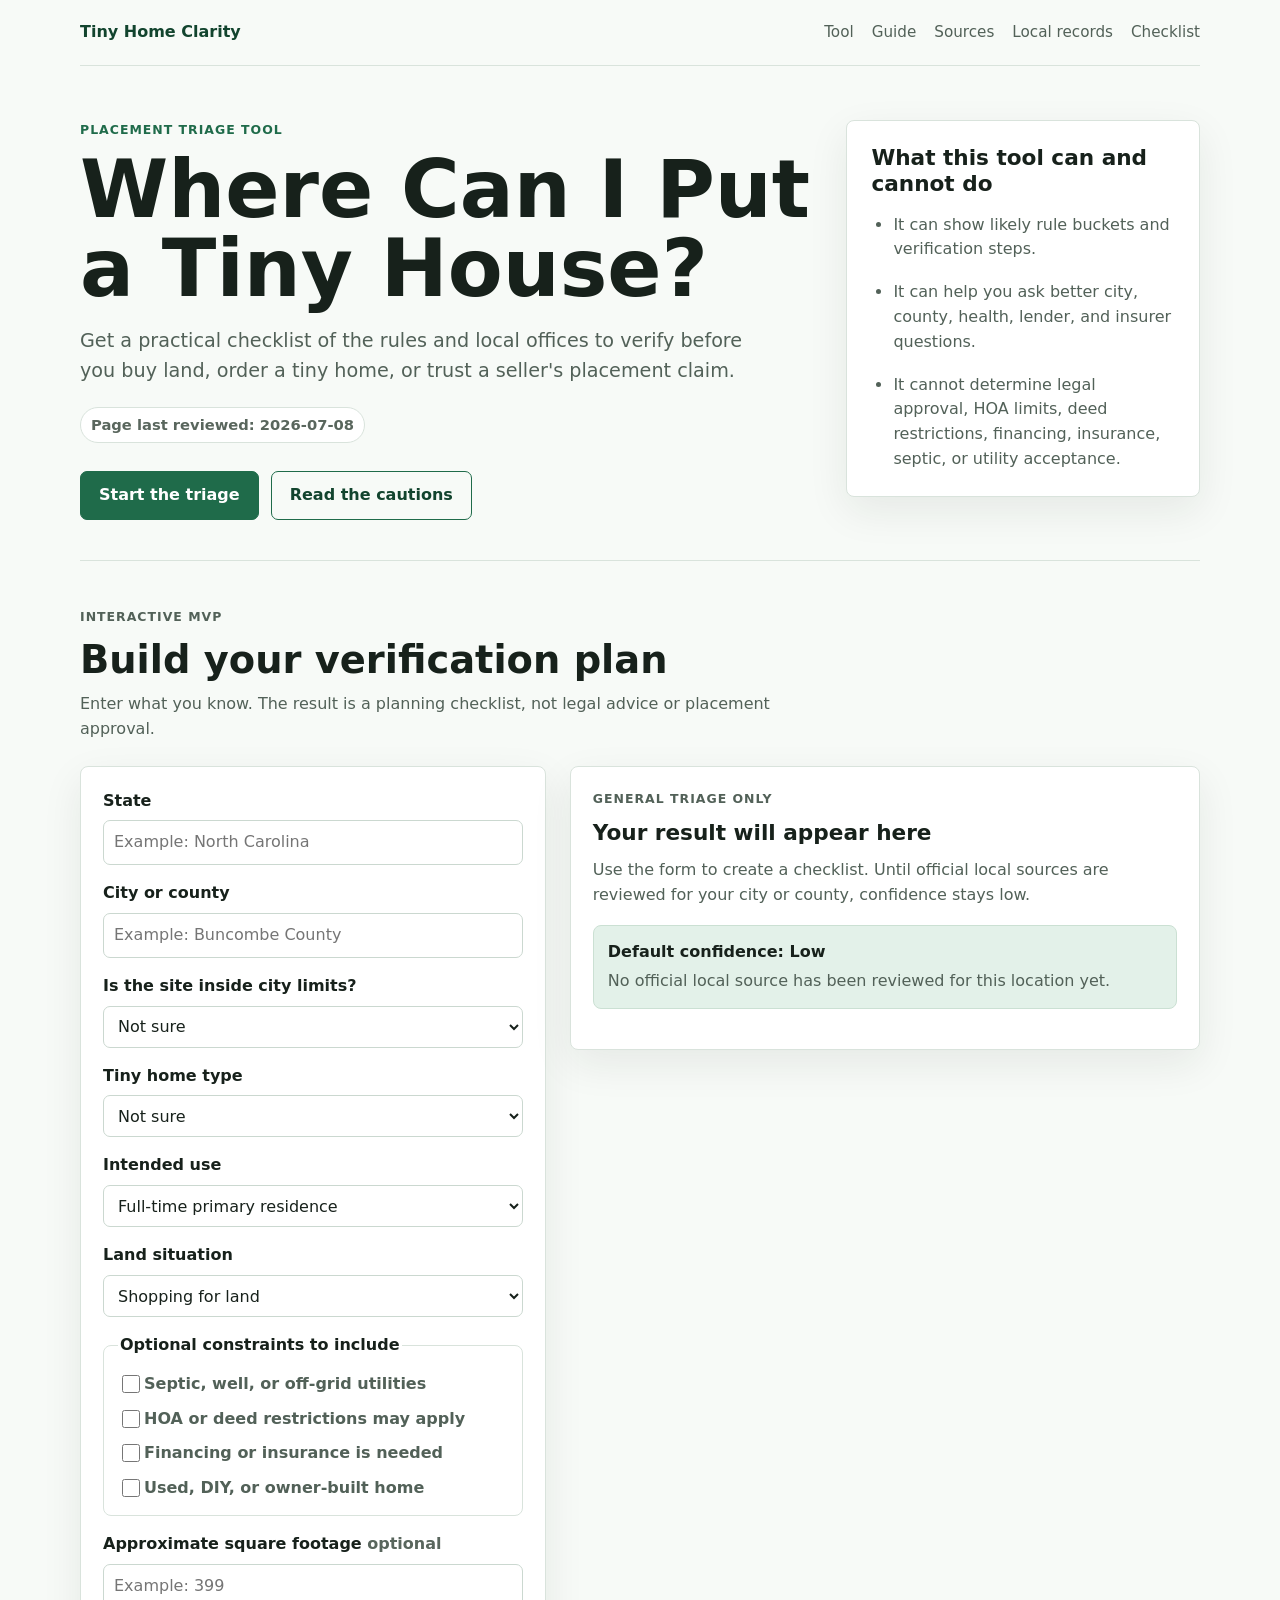
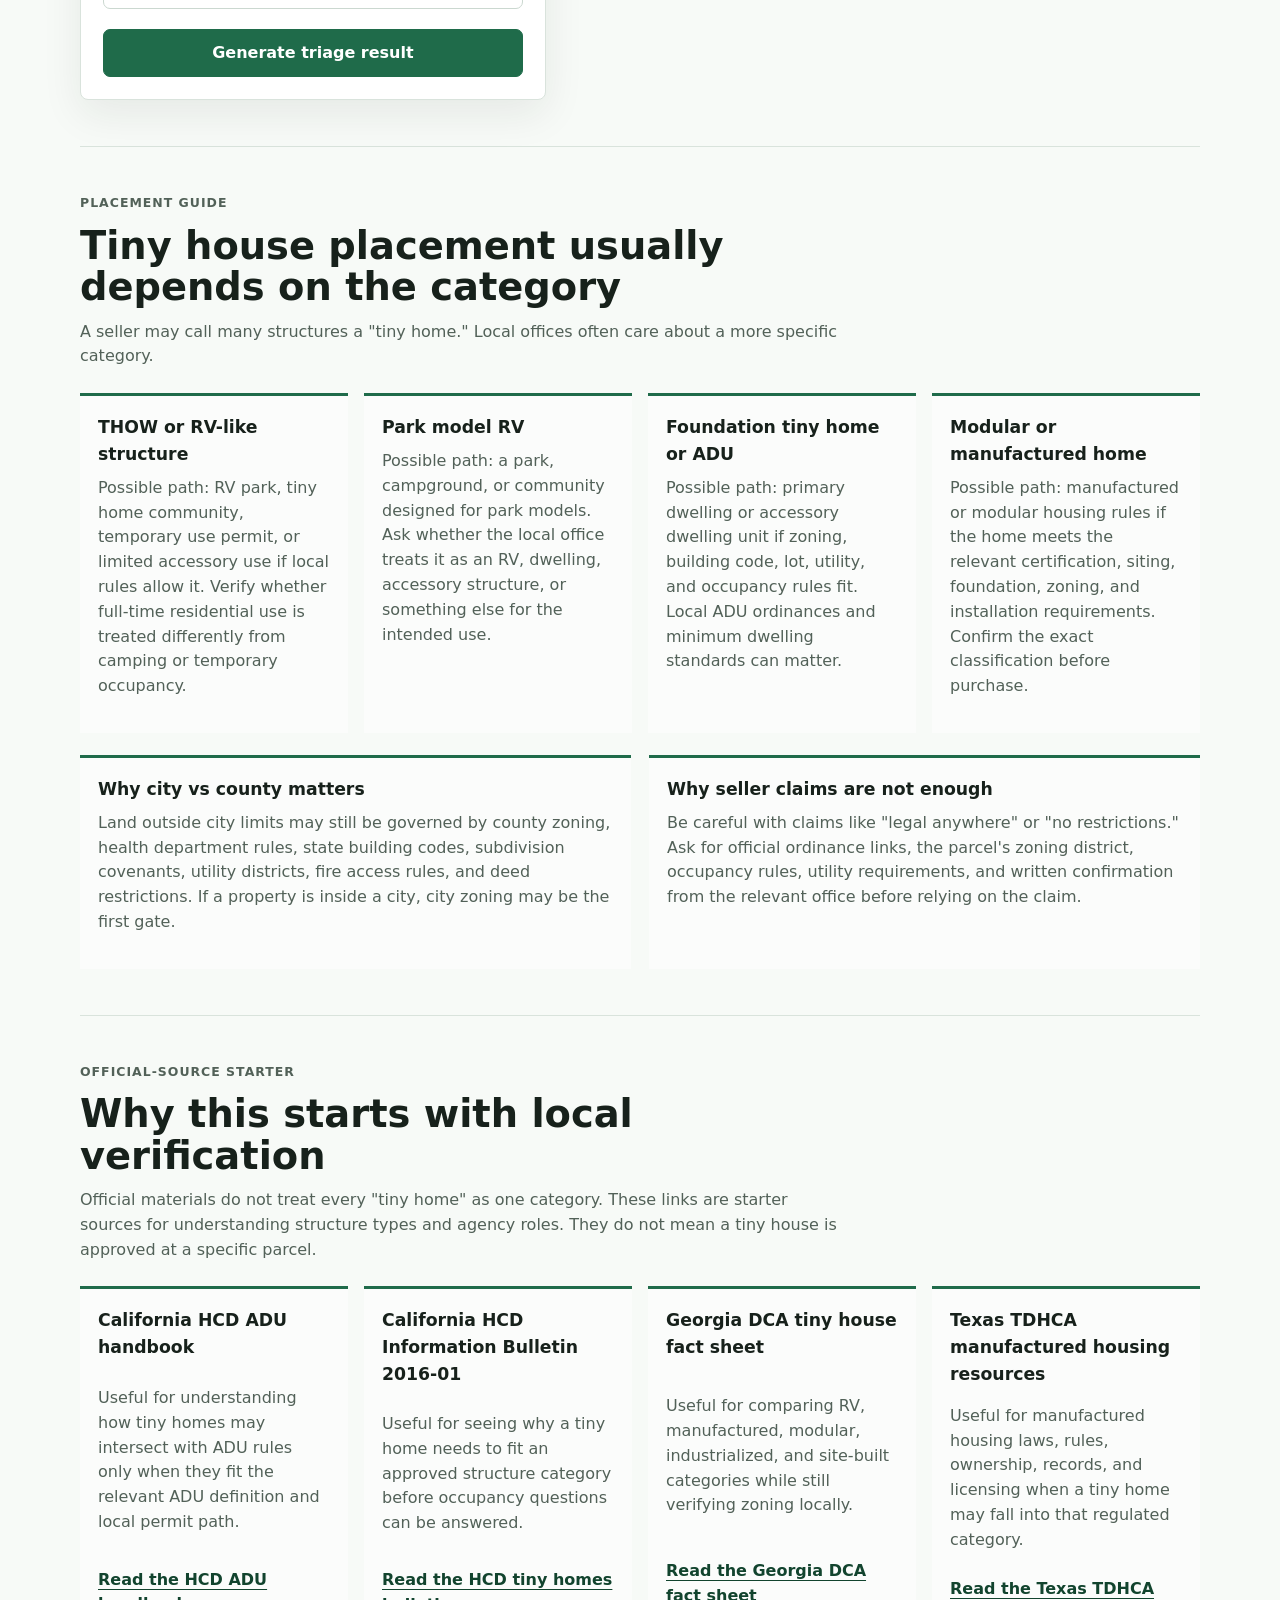
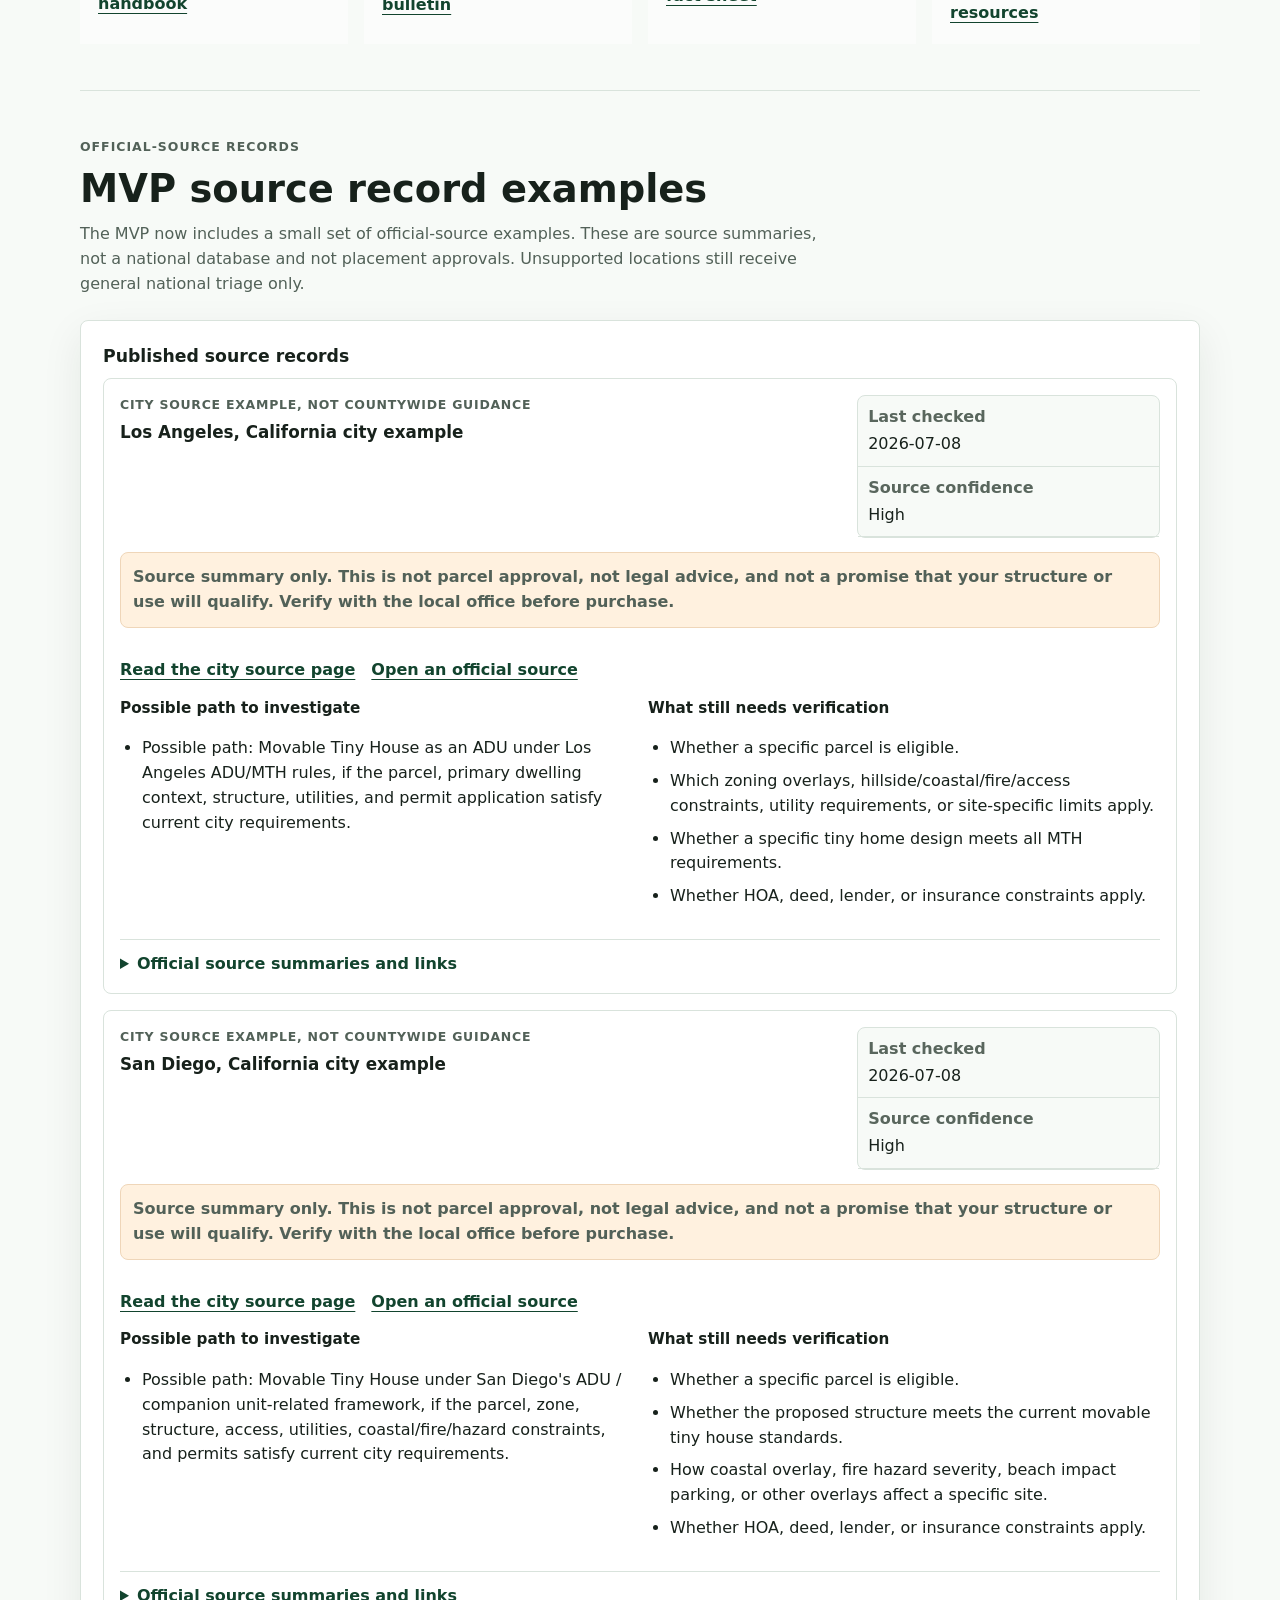
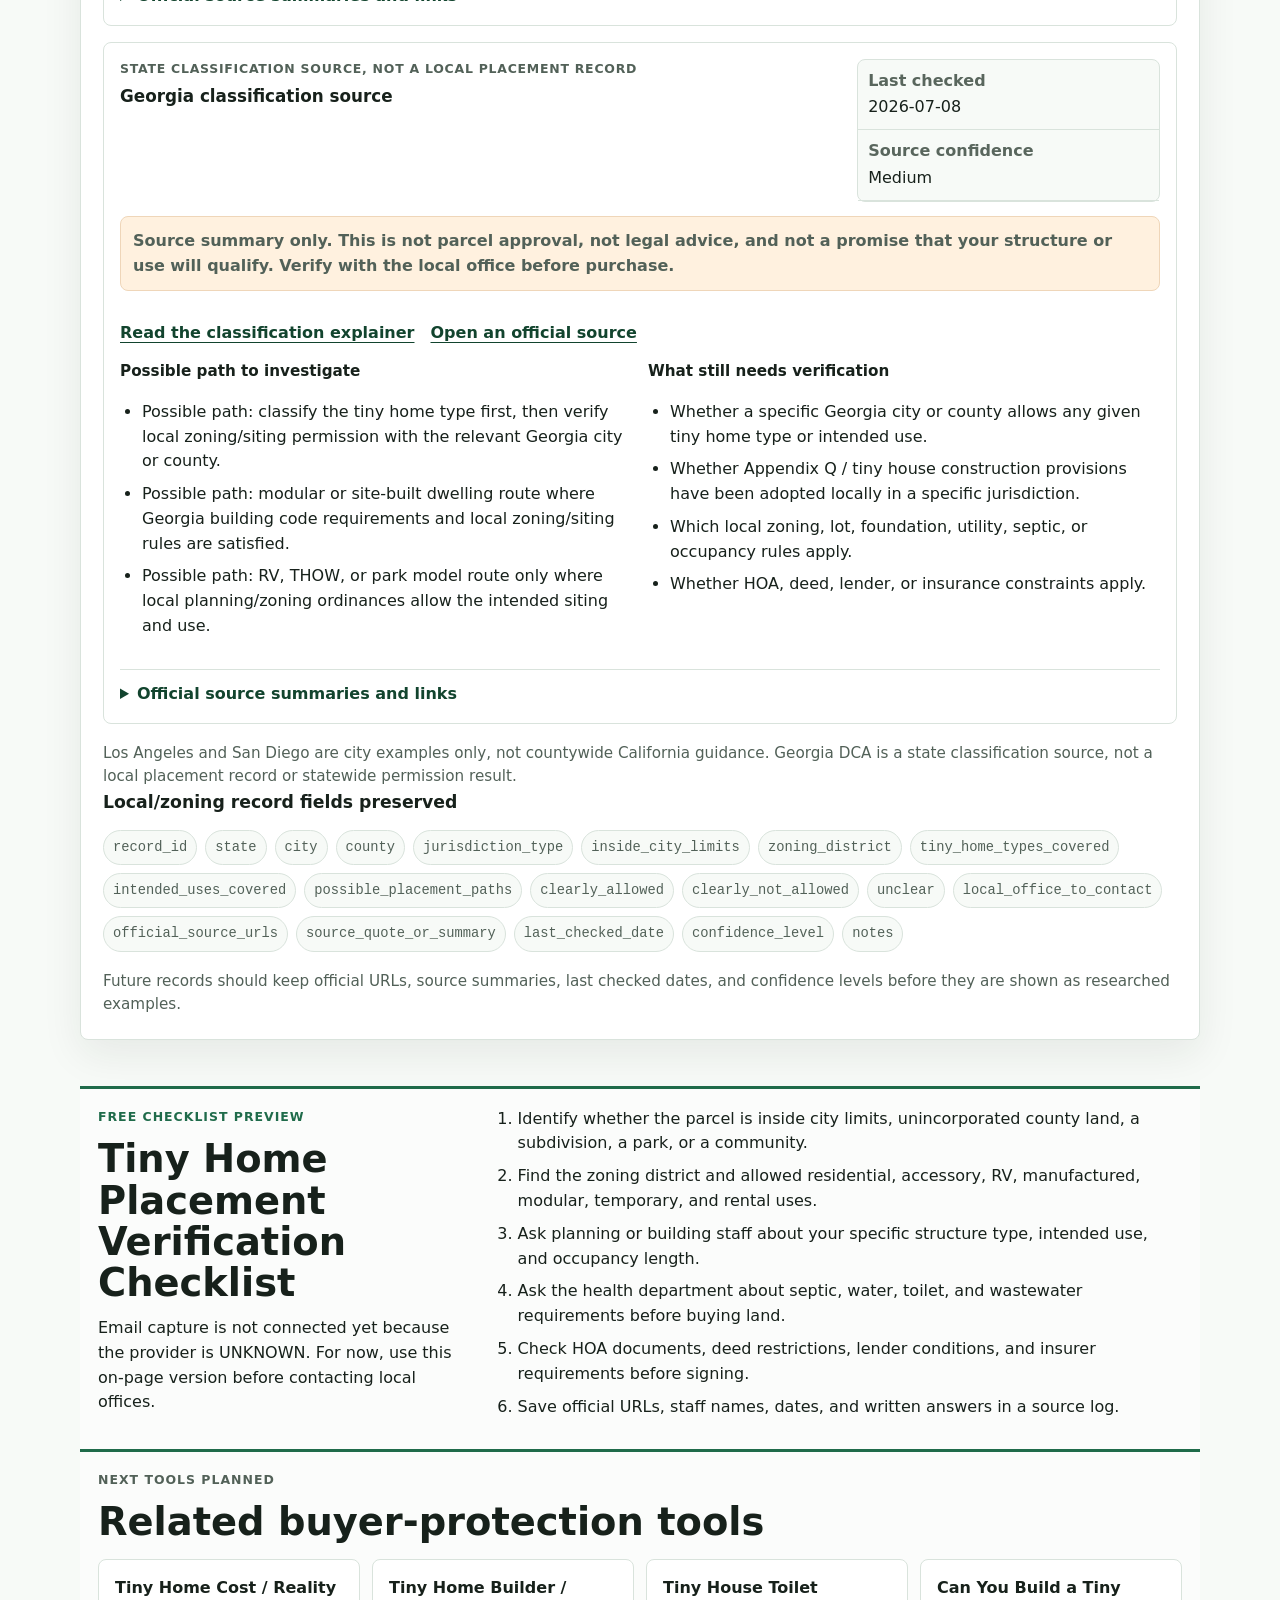
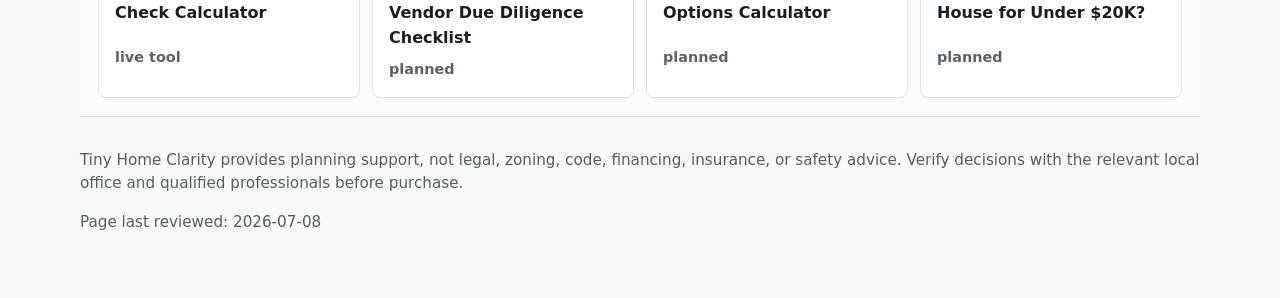
==== site/index.html @ 68c2bb1c "Add tiny home cost calculator" ====
<!doctype html>
<html lang="en">
  <head>
    <meta charset="utf-8">
    <meta name="viewport" content="width=device-width, initial-scale=1">
    <title>Where Can I Put a Tiny House? | Tiny Home Clarity</title>
    <meta name="description" content="Use this tiny house placement triage tool to identify zoning, code, septic, HOA, financing, insurance, and local office checks before buying land or a tiny home.">
    <link rel="stylesheet" href="./styles.css">
  </head>
  <body>
    <header class="site-header">
      <a class="brand" href="./" aria-label="Tiny Home Clarity home">Tiny Home Clarity</a>
      <nav class="site-nav" aria-label="Page sections">
        <a href="#tool">Tool</a>
        <a href="#guide">Guide</a>
        <a href="#sources">Sources</a>
        <a href="#records">Local records</a>
        <a href="#checklist">Checklist</a>
      </nav>
    </header>

    <main>
      <section class="hero">
        <div class="hero-copy">
          <p class="eyebrow">Placement triage tool</p>
          <h1>Where Can I Put a Tiny House?</h1>
          <p class="lede">Get a practical checklist of the rules and local offices to verify before you buy land, order a tiny home, or trust a seller's placement claim.</p>
          <p class="freshness-label">Page last reviewed: 2026-07-08</p>
          <div class="hero-actions" aria-label="Primary actions">
            <a class="button primary" href="#tool">Start the triage</a>
            <a class="button secondary" href="#guide">Read the cautions</a>
          </div>
        </div>
        <aside class="hero-panel" aria-label="Important caveats">
          <h2>What this tool can and cannot do</h2>
          <ul class="check-list">
            <li>It can show likely rule buckets and verification steps.</li>
            <li>It can help you ask better city, county, health, lender, and insurer questions.</li>
            <li>It cannot determine legal approval, HOA limits, deed restrictions, financing, insurance, septic, or utility acceptance.</li>
          </ul>
        </aside>
      </section>

      <section id="tool" class="tool-section" aria-labelledby="tool-title">
        <div class="section-heading">
          <p class="eyebrow">Interactive MVP</p>
          <h2 id="tool-title">Build your verification plan</h2>
          <p>Enter what you know. The result is a planning checklist, not legal advice or placement approval.</p>
        </div>

        <div class="tool-grid">
          <form id="placement-form" class="form-card">
            <div class="field-row">
              <label for="state">State</label>
              <input id="state" name="state" type="text" placeholder="Example: North Carolina" autocomplete="address-level1" required>
            </div>

            <div class="field-row">
              <label for="place">City or county</label>
              <input id="place" name="place" type="text" placeholder="Example: Buncombe County" autocomplete="address-level2" required>
            </div>

            <div class="field-row">
              <label for="inside-city">Is the site inside city limits?</label>
              <select id="inside-city" name="insideCity" required>
                <option value="not sure">Not sure</option>
                <option value="yes">Yes</option>
                <option value="no">No</option>
              </select>
            </div>

            <div class="field-row">
              <label for="home-type">Tiny home type</label>
              <select id="home-type" name="homeType" required>
                <option value="not sure">Not sure</option>
                <option value="thow">THOW / tiny house on wheels</option>
                <option value="park-model">Park model RV</option>
                <option value="rv">RV or travel trailer</option>
                <option value="foundation">Foundation tiny home</option>
                <option value="adu">ADU</option>
                <option value="modular">Modular home</option>
                <option value="manufactured">Manufactured home</option>
                <option value="cabin">Small cabin</option>
              </select>
            </div>

            <div class="field-row">
              <label for="intended-use">Intended use</label>
              <select id="intended-use" name="intendedUse" required>
                <option value="full-time">Full-time primary residence</option>
                <option value="part-time">Part-time / vacation</option>
                <option value="family">Backyard family housing</option>
                <option value="rental">Rental</option>
                <option value="temporary">Temporary while building</option>
                <option value="community">Community / park placement</option>
              </select>
            </div>

            <div class="field-row">
              <label for="land">Land situation</label>
              <select id="land" name="land" required>
                <option value="shopping">Shopping for land</option>
                <option value="own">Own land</option>
                <option value="family">Family or friend land</option>
                <option value="community">Tiny home community / RV park</option>
                <option value="not sure">Not sure</option>
              </select>
            </div>

            <fieldset>
              <legend>Optional constraints to include</legend>
              <label class="option"><input type="checkbox" name="utilities" value="septic"> Septic, well, or off-grid utilities</label>
              <label class="option"><input type="checkbox" name="hoa" value="hoa"> HOA or deed restrictions may apply</label>
              <label class="option"><input type="checkbox" name="finance" value="finance"> Financing or insurance is needed</label>
              <label class="option"><input type="checkbox" name="used" value="used"> Used, DIY, or owner-built home</label>
            </fieldset>

            <div class="field-row">
              <label for="square-feet">Approximate square footage <span>optional</span></label>
              <input id="square-feet" name="squareFeet" type="number" min="80" max="2000" step="10" placeholder="Example: 399">
            </div>

            <button class="button primary full" type="submit">Generate triage result</button>
          </form>

          <section id="result" class="result-panel" aria-live="polite" aria-labelledby="result-title">
            <p class="eyebrow">General triage only</p>
            <h2 id="result-title">Your result will appear here</h2>
            <p>Use the form to create a checklist. Until official local sources are reviewed for your city or county, confidence stays low.</p>
            <div class="empty-state">
              <strong>Default confidence: Low</strong>
              <span>No official local source has been reviewed for this location yet.</span>
            </div>
          </section>
        </div>
      </section>

      <section id="guide" class="content-section" aria-labelledby="guide-title">
        <div class="section-heading">
          <p class="eyebrow">Placement guide</p>
          <h2 id="guide-title">Tiny house placement usually depends on the category</h2>
          <p>A seller may call many structures a "tiny home." Local offices often care about a more specific category.</p>
        </div>

        <div class="category-grid">
          <article>
            <h3>THOW or RV-like structure</h3>
            <p>Possible path: RV park, tiny home community, temporary use permit, or limited accessory use if local rules allow it. Verify whether full-time residential use is treated differently from camping or temporary occupancy.</p>
          </article>
          <article>
            <h3>Park model RV</h3>
            <p>Possible path: a park, campground, or community designed for park models. Ask whether the local office treats it as an RV, dwelling, accessory structure, or something else for the intended use.</p>
          </article>
          <article>
            <h3>Foundation tiny home or ADU</h3>
            <p>Possible path: primary dwelling or accessory dwelling unit if zoning, building code, lot, utility, and occupancy rules fit. Local ADU ordinances and minimum dwelling standards can matter.</p>
          </article>
          <article>
            <h3>Modular or manufactured home</h3>
            <p>Possible path: manufactured or modular housing rules if the home meets the relevant certification, siting, foundation, zoning, and installation requirements. Confirm the exact classification before purchase.</p>
          </article>
        </div>

        <div class="split-panel">
          <div>
            <h3>Why city vs county matters</h3>
            <p>Land outside city limits may still be governed by county zoning, health department rules, state building codes, subdivision covenants, utility districts, fire access rules, and deed restrictions. If a property is inside a city, city zoning may be the first gate.</p>
          </div>
          <div>
            <h3>Why seller claims are not enough</h3>
            <p>Be careful with claims like "legal anywhere" or "no restrictions." Ask for official ordinance links, the parcel's zoning district, occupancy rules, utility requirements, and written confirmation from the relevant office before relying on the claim.</p>
          </div>
        </div>
      </section>

      <section id="sources" class="content-section" aria-labelledby="sources-title">
        <div class="section-heading">
          <p class="eyebrow">Official-source starter</p>
          <h2 id="sources-title">Why this starts with local verification</h2>
          <p>Official materials do not treat every "tiny home" as one category. These links are starter sources for understanding structure types and agency roles. They do not mean a tiny house is approved at a specific parcel.</p>
        </div>

        <div class="source-grid">
          <article>
            <h3>California HCD ADU handbook</h3>
            <p>Useful for understanding how tiny homes may intersect with ADU rules only when they fit the relevant ADU definition and local permit path.</p>
            <a href="https://www.hcd.ca.gov/sites/default/files/docs/policy-and-research/adu-handbook-update.pdf">Read the HCD ADU handbook</a>
          </article>
          <article>
            <h3>California HCD Information Bulletin 2016-01</h3>
            <p>Useful for seeing why a tiny home needs to fit an approved structure category before occupancy questions can be answered.</p>
            <a href="https://www.hcd.ca.gov/sites/default/files/docs/building-standards/ib-2016-01.pdf">Read the HCD tiny homes bulletin</a>
          </article>
          <article>
            <h3>Georgia DCA tiny house fact sheet</h3>
            <p>Useful for comparing RV, manufactured, modular, industrialized, and site-built categories while still verifying zoning locally.</p>
            <a href="https://dca.georgia.gov/document/public-notices/georgiatinyhousefactsheet32824pdf/download">Read the Georgia DCA fact sheet</a>
          </article>
          <article>
            <h3>Texas TDHCA manufactured housing resources</h3>
            <p>Useful for manufactured housing laws, rules, ownership, records, and licensing when a tiny home may fall into that regulated category.</p>
            <a href="https://www.tdhca.texas.gov/manufactured-housing-federal-and-state-laws-and-rules">Read the Texas TDHCA resources</a>
          </article>
        </div>
      </section>

      <section id="records" class="content-section" aria-labelledby="records-title">
        <div class="section-heading">
          <p class="eyebrow">Official-source records</p>
          <h2 id="records-title">MVP source record examples</h2>
          <p>The MVP now includes a small set of official-source examples. These are source summaries, not a national database and not placement approvals. Unsupported locations still receive general national triage only.</p>
        </div>

        <div class="record-card">
          <h3>Published source records</h3>
          <div id="records-overview" class="records-overview" aria-live="polite">
            <p class="small-note">Loading official-source example records...</p>
          </div>
          <p class="small-note">Los Angeles and San Diego are city examples only, not countywide California guidance. Georgia DCA is a state classification source, not a local placement record or statewide permission result.</p>

          <h3>Local/zoning record fields preserved</h3>
          <div class="record-grid" role="list" aria-label="Required local record fields">
            <span role="listitem">record_id</span>
            <span role="listitem">state</span>
            <span role="listitem">city</span>
            <span role="listitem">county</span>
            <span role="listitem">jurisdiction_type</span>
            <span role="listitem">inside_city_limits</span>
            <span role="listitem">zoning_district</span>
            <span role="listitem">tiny_home_types_covered</span>
            <span role="listitem">intended_uses_covered</span>
            <span role="listitem">possible_placement_paths</span>
            <span role="listitem">clearly_allowed</span>
            <span role="listitem">clearly_not_allowed</span>
            <span role="listitem">unclear</span>
            <span role="listitem">local_office_to_contact</span>
            <span role="listitem">official_source_urls</span>
            <span role="listitem">source_quote_or_summary</span>
            <span role="listitem">last_checked_date</span>
            <span role="listitem">confidence_level</span>
            <span role="listitem">notes</span>
          </div>
          <p class="small-note">Future records should keep official URLs, source summaries, last checked dates, and confidence levels before they are shown as researched examples.</p>
        </div>
      </section>

      <section id="checklist" class="content-section checklist-section" aria-labelledby="checklist-title">
        <div>
          <p class="eyebrow">Free checklist preview</p>
          <h2 id="checklist-title">Tiny Home Placement Verification Checklist</h2>
          <p>Email capture is not connected yet because the provider is UNKNOWN. For now, use this on-page version before contacting local offices.</p>
        </div>
        <ol class="number-list">
          <li>Identify whether the parcel is inside city limits, unincorporated county land, a subdivision, a park, or a community.</li>
          <li>Find the zoning district and allowed residential, accessory, RV, manufactured, modular, temporary, and rental uses.</li>
          <li>Ask planning or building staff about your specific structure type, intended use, and occupancy length.</li>
          <li>Ask the health department about septic, water, toilet, and wastewater requirements before buying land.</li>
          <li>Check HOA documents, deed restrictions, lender conditions, and insurer requirements before signing.</li>
          <li>Save official URLs, staff names, dates, and written answers in a source log.</li>
        </ol>
      </section>

      <section class="content-section next-links" aria-labelledby="next-title">
        <p class="eyebrow">Next tools planned</p>
        <h2 id="next-title">Related buyer-protection tools</h2>
        <div class="planned-grid" aria-label="Planned tools">
          <a href="./tiny-home-cost-calculator/">Tiny Home Cost / Reality Check Calculator <span>live tool</span></a>
          <article>Tiny Home Builder / Vendor Due Diligence Checklist <span>planned</span></article>
          <article>Tiny House Toilet Options Calculator <span>planned</span></article>
          <article>Can You Build a Tiny House for Under $20K? <span>planned</span></article>
        </div>
      </section>
    </main>

    <footer class="site-footer">
      <p>Tiny Home Clarity provides planning support, not legal, zoning, code, financing, insurance, or safety advice. Verify decisions with the relevant local office and qualified professionals before purchase.</p>
      <p>Page last reviewed: 2026-07-08</p>
    </footer>

    <script>
      const form = document.querySelector("#placement-form");
      const result = document.querySelector("#result");
      const recordsOverview = document.querySelector("#records-overview");
      let localRecords = [];

      const ruleBuckets = {
        always: [
          "Zoning/use rules for the parcel and intended occupancy",
          "Building department requirements for the structure and installation",
          "Health department review for septic, water, toilets, and wastewater",
          "Utility, driveway, access, fire, and address requirements",
          "HOA, subdivision, deed, lender, and insurance constraints"
        ],
        thow: [
          "RV, camping, temporary-use, or movable dwelling rules",
          "Whether full-time occupancy is allowed for a wheeled structure"
        ],
        "park-model": [
          "Park model RV placement and occupancy rules",
          "Community, campground, or park approval requirements"
        ],
        rv: [
          "RV parking, camping, and temporary occupancy rules",
          "Limits on using an RV as a primary residence"
        ],
        foundation: [
          "Minimum dwelling standards and residential building code path",
          "Foundation, utility hookup, inspection, and certificate requirements"
        ],
        adu: [
          "Accessory dwelling unit ordinance and owner-occupancy or rental limits",
          "Setback, size, parking, utility, and address rules for ADUs"
        ],
        modular: [
          "State modular certification, local zoning, foundation, and installation rules",
          "Inspection handoff between factory certification and local site work"
        ],
        manufactured: [
          "Manufactured housing zoning, HUD-code, installation, and foundation rules",
          "Park, subdivision, age, width, or design restrictions"
        ],
        cabin: [
          "Cabin, accessory structure, and dwelling conversion rules",
          "Occupancy limits if the structure is not approved as a residence"
        ],
        "not sure": [
          "Structure classification: ask whether the office treats it as an RV, dwelling, ADU, modular, manufactured home, or accessory structure"
        ]
      };

      const pathMap = {
        thow: ["RV park or tiny home community path", "Temporary RV/use permit path", "Rural accessory use path if local rules support that use"],
        "park-model": ["RV park or tiny home community path", "Park model community path", "Temporary or seasonal-use path if locally allowed"],
        rv: ["RV park or campground path", "Temporary RV/use permit path", "Seasonal or vacation-use path if locally allowed"],
        foundation: ["Foundation dwelling path", "Small single-family home path", "ADU path if it is accessory to an existing dwelling"],
        adu: ["ADU path if the local ordinance allows this structure and use", "Backyard family housing path if occupancy rules fit"],
        modular: ["Modular home path", "Foundation dwelling path if zoning and site work requirements fit"],
        manufactured: ["Manufactured home path", "Manufactured home park or approved residential zoning path"],
        cabin: ["Small cabin path", "Foundation dwelling path if converted and approved for residential occupancy"],
        "not sure": ["Classification-first path: confirm the structure category before buying or applying"]
      };

      const redFlags = [
        "Seller says the tiny home is legal anywhere.",
        "No official zoning source or local office contact is provided.",
        "A land listing says no restrictions without confirming city, county, subdivision, HOA, and deed rules.",
        "A THOW is marketed as a permanent dwelling where only RV or camping rules appear to apply.",
        "Septic, water, power, fire access, driveway, insurance, or financing assumptions are missing."
      ];

      const baseChecklist = [
        "Identify whether the parcel is inside city limits or under county jurisdiction.",
        "Find the zoning district and the allowed uses for that district.",
        "Ask the planning/building department about the exact tiny home type and intended use.",
        "Ask the health department about septic, water, toilet, and wastewater requirements.",
        "Check HOA documents, deed restrictions, and subdivision covenants.",
        "Ask your lender and insurer before purchase if financing or coverage is needed.",
        "Save official URLs, staff names, dates, and written answers in a source log."
      ];

      function listItems(items) {
        return items.map((item) => `<li>${escapeHtml(item)}</li>`).join("");
      }

      function escapeHtml(value) {
        return String(value).replace(/[&<>"']/g, (character) => ({
          "&": "&amp;",
          "<": "&lt;",
          ">": "&gt;",
          '"': "&quot;",
          "'": "&#39;"
        })[character]);
      }

      function normalize(value) {
        return String(value || "").toLowerCase().replace(/[^a-z0-9]/g, "");
      }

      function stateMatches(record, state) {
        const recordState = normalize(record.state);
        const selectedState = normalize(state);
        const aliases = {
          ca: "california",
          california: "california",
          ga: "georgia",
          georgia: "georgia"
        };

        return recordState === selectedState || aliases[selectedState] === recordState;
      }

      function cityMatches(record, place) {
        if (!record.city || record.city === "UNKNOWN") {
          return false;
        }

        const city = normalize(record.city);
        const selectedPlace = normalize(place);
        return selectedPlace === city || selectedPlace === `cityof${city}`;
      }

      function getMatchingRecords(state, place) {
        return localRecords.filter((record) => {
          if (!stateMatches(record, state)) {
            return false;
          }

          if (record.jurisdiction_type === "state agency classification source") {
            return true;
          }

          return record.jurisdiction_type === "city" && cityMatches(record, place);
        });
      }

      function recordKind(record) {
        if (record.jurisdiction_type === "state agency classification source") {
          return "State classification source, not a local placement record";
        }

        return "City source example, not countywide guidance";
      }

      function recordTitle(record) {
        if (record.jurisdiction_type === "state agency classification source") {
          return `${record.state} classification source`;
        }

        return `${record.city}, ${record.state} city example`;
      }

      function sourceLinks(urls) {
        return urls.map((url) => `<li><a href="${escapeHtml(url)}">${escapeHtml(url)}</a></li>`).join("");
      }

      function supportPagePath(record) {
        const paths = {
          "los-angeles-ca-movable-tiny-house-adu": "./los-angeles-tiny-house-adu/",
          "san-diego-ca-movable-tiny-house-adu": "./san-diego-tiny-house-adu/",
          "georgia-dca-tiny-house-classification": "./georgia-tiny-house-classification/"
        };

        return paths[record.record_id] || "";
      }

      function supportPageLabel(record) {
        if (record.jurisdiction_type === "state agency classification source") {
          return "Read the classification explainer";
        }

        return "Read the city source page";
      }

      function renderRecord(record) {
        const supportPath = supportPagePath(record);
        const firstSource = record.official_source_urls[0];

        return `
          <article class="record-example">
            <div class="record-example-heading">
              <div>
                <p class="record-kind">${escapeHtml(recordKind(record))}</p>
                <h4>${escapeHtml(recordTitle(record))}</h4>
              </div>
              <dl class="record-meta">
                <div><dt>Last checked</dt><dd>${escapeHtml(record.last_checked_date)}</dd></div>
                <div><dt>Source confidence</dt><dd>${escapeHtml(record.confidence_level)}</dd></div>
              </dl>
            </div>
            <p class="record-caution">Source summary only. This is not parcel approval, not legal advice, and not a promise that your structure or use will qualify. Verify with the local office before purchase.</p>
            <div class="record-links">
              ${supportPath ? `<a class="record-page-link" href="${escapeHtml(supportPath)}">${escapeHtml(supportPageLabel(record))}</a>` : ""}
              ${firstSource ? `<a class="record-visible-source" href="${escapeHtml(firstSource)}">Open an official source</a>` : ""}
            </div>
            <div class="record-detail-grid">
              <div>
                <h5>Possible path to investigate</h5>
                <ul>${listItems(record.possible_placement_paths)}</ul>
              </div>
              <div>
                <h5>What still needs verification</h5>
                <ul>${listItems(record.unclear)}</ul>
              </div>
            </div>
            <details>
              <summary>Official source summaries and links</summary>
              <h5>Source summaries</h5>
              <ul>${listItems(record.source_quote_or_summary)}</ul>
              <h5>Official source URLs</h5>
              <ul class="source-url-list">${sourceLinks(record.official_source_urls)}</ul>
              <h5>Office or agency to contact</h5>
              <ul>${listItems(record.local_office_to_contact)}</ul>
            </details>
          </article>
        `;
      }

      function renderRecordsOverview(records) {
        if (!recordsOverview) {
          return;
        }

        if (!records.length) {
          recordsOverview.innerHTML = '<p class="small-note">No official-source example records are loaded yet.</p>';
          return;
        }

        recordsOverview.innerHTML = records.map(renderRecord).join("");
      }

      async function loadLocalRecords() {
        try {
          const response = await fetch("./data/local-records.json");
          if (!response.ok) {
            throw new Error(`Records request failed: ${response.status}`);
          }

          localRecords = await response.json();
          renderRecordsOverview(localRecords);
        } catch (error) {
          if (recordsOverview) {
            recordsOverview.innerHTML = '<p class="small-note">Official-source example records could not be loaded. The triage tool still works as general national guidance.</p>';
          }
        }
      }

      function getChecked(name) {
        return Array.from(form.querySelectorAll(`input[name="${name}"]:checked`)).map((input) => input.value);
      }

      function buildResult(event) {
        event.preventDefault();

        const data = new FormData(form);
        const rawState = String(data.get("state") || "").trim() || "UNKNOWN state";
        const rawPlace = String(data.get("place") || "").trim() || "UNKNOWN city/county";
        const state = escapeHtml(rawState);
        const place = escapeHtml(rawPlace);
        const insideCity = data.get("insideCity");
        const homeType = data.get("homeType");
        const intendedUse = data.get("intendedUse");
        const land = data.get("land");
        const squareFeet = escapeHtml(String(data.get("squareFeet") || "").trim());
        const constraints = {
          utilities: getChecked("utilities").length > 0,
          hoa: getChecked("hoa").length > 0,
          finance: getChecked("finance").length > 0,
          used: getChecked("used").length > 0
        };

        const buckets = [...ruleBuckets.always, ...(ruleBuckets[homeType] || [])];
        const paths = [...(pathMap[homeType] || pathMap["not sure"])];
        const checklist = [...baseChecklist];
        const matchingRecords = getMatchingRecords(rawState, rawPlace);
        const sourceDates = [...new Set(matchingRecords.map((record) => record.last_checked_date))];
        const sourceConfidence = [...new Set(matchingRecords.map((record) => `${recordTitle(record)}: ${record.confidence_level}`))];

        if (insideCity === "not sure") {
          checklist.unshift("Confirm city-limit status with the county GIS, assessor, planning office, or city boundary map.");
        }

        if (intendedUse === "rental") {
          buckets.push("Short-term rental, landlord, business license, occupancy, and tax rules");
          checklist.push("Ask whether rental use is regulated separately from owner occupancy.");
        }

        if (intendedUse === "temporary") {
          buckets.push("Temporary dwelling, construction housing, camping, and permit time-limit rules");
          paths.push("Temporary while building path if the local office offers a permit for that use");
        }

        if (intendedUse === "community" || land === "community") {
          checklist.push("Request written community or park rules, lease terms, move-out rules, and utility billing details.");
        }

        if (land === "shopping") {
          checklist.push("Do not rely on listing copy. Verify parcel zoning, access, utilities, and deed restrictions before an offer becomes nonrefundable.");
        }

        if (constraints.utilities) {
          buckets.push("Septic/well/off-grid system approval and maintenance rules");
          checklist.push("Ask whether composting toilets, wells, greywater, solar, or hauled water are accepted for this use.");
        }

        if (constraints.hoa) {
          checklist.push("Read HOA, deed, architectural, minimum-size, parking, and occupancy rules before buying.");
        }

        if (constraints.finance) {
          checklist.push("Ask the lender and insurer whether this structure type, land setup, and occupancy plan can be financed or insured.");
        }

        if (constraints.used) {
          checklist.push("For used, DIY, or owner-built homes, ask what inspections, certifications, labels, plans, or engineer letters are required.");
        }

        if (squareFeet) {
          buckets.push(`Minimum size, room, egress, ceiling height, and occupancy standards for an approximately ${squareFeet} sq ft structure`);
        }

        result.innerHTML = `
          <p class="eyebrow">General triage only</p>
          <h2 id="result-title">Verification plan for ${place}, ${state}</h2>
          <div class="confidence">
            <strong>Personal placement confidence: Low</strong>
            <span>${matchingRecords.length ? "A matching official-source example exists, but this tool still cannot verify your parcel, structure, use, HOA, lender, insurer, utilities, or permit outcome." : "No matching official local source has been reviewed for this location. Verify with the local planning/building department before purchase."}</span>
          </div>

          <div class="result-block">
            <h3>Likely rule buckets to check</h3>
            <ul>${listItems([...new Set(buckets)])}</ul>
          </div>

          <div class="result-block">
            <h3>Possible placement paths to investigate</h3>
            <ul>${listItems([...new Set(paths.map((path) => `Possible path: ${path}. Verify that the local ordinance allows this structure and use.`))])}</ul>
          </div>

          <div class="result-block warning">
            <h3>Red flags before you buy</h3>
            <ul>${listItems(redFlags)}</ul>
          </div>

          <div class="result-block">
            <h3>Verification checklist</h3>
            <ol>${listItems([...new Set(checklist)])}</ol>
          </div>

          <div class="result-block source-status">
            <h3>Local record status</h3>
            <dl>
              <div><dt>State</dt><dd>${state}</dd></div>
              <div><dt>City/county</dt><dd>${place}</dd></div>
              <div><dt>Inside city limits</dt><dd>${insideCity}</dd></div>
              <div><dt>Tiny home type</dt><dd>${form.elements.homeType.selectedOptions[0].textContent}</dd></div>
              <div><dt>Intended use</dt><dd>${form.elements.intendedUse.selectedOptions[0].textContent}</dd></div>
              <div><dt>Official source URLs</dt><dd>${matchingRecords.length ? "See matching source summary below" : "UNKNOWN"}</dd></div>
              <div><dt>Last checked date</dt><dd>${sourceDates.length ? escapeHtml(sourceDates.join(", ")) : "UNKNOWN"}</dd></div>
              <div><dt>Source confidence</dt><dd>${sourceConfidence.length ? escapeHtml(sourceConfidence.join("; ")) : "Low"}</dd></div>
            </dl>
          </div>

          ${matchingRecords.length ? `
            <div class="result-block">
              <h3>Matching official-source example</h3>
              <p>Use this as a source summary and question prompt only. Los Angeles and San Diego examples apply to those cities only. Georgia DCA is a state classification source, not local placement permission.</p>
              <div class="records-overview">${matchingRecords.map(renderRecord).join("")}</div>
            </div>
          ` : ""}
        `;
      }

      loadLocalRecords();
      form.addEventListener("submit", buildResult);
    </script>
  </body>
</html>
---- site/styles.css ----
:root {
  color-scheme: light;
  --ink: #17211b;
  --muted: #526158;
  --subtle: #59665d;
  --line: #d9e3dc;
  --paper: #f7faf7;
  --panel: #ffffff;
  --accent: #1f6b4a;
  --accent-dark: #12442e;
  --accent-soft: #e3f1e9;
  --warn: #7a3d12;
  --warn-soft: #fff1df;
  --shadow: 0 14px 40px rgba(23, 33, 27, 0.08);
}

* {
  box-sizing: border-box;
}

html {
  scroll-behavior: smooth;
}

body {
  margin: 0;
  background: var(--paper);
  color: var(--ink);
  font-family: Inter, ui-sans-serif, system-ui, -apple-system, BlinkMacSystemFont, "Segoe UI", sans-serif;
  line-height: 1.55;
}

a {
  color: inherit;
}

.site-header,
main,
.site-footer {
  width: min(100% - 32px, 1120px);
  margin: 0 auto;
}

.site-header {
  display: flex;
  align-items: center;
  justify-content: space-between;
  gap: 24px;
  padding: 20px 0;
}

.brand {
  color: var(--accent-dark);
  font-weight: 800;
  text-decoration: none;
}

.site-nav {
  display: flex;
  flex-wrap: wrap;
  justify-content: flex-end;
  gap: 8px 18px;
  color: var(--muted);
  font-size: 0.95rem;
}

.site-nav a {
  text-decoration: none;
}

.site-nav a:hover,
.site-nav a:focus {
  color: var(--accent-dark);
  text-decoration: underline;
  text-underline-offset: 4px;
}

.hero {
  display: grid;
  grid-template-columns: minmax(0, 1.35fr) minmax(280px, 0.65fr);
  gap: 32px;
  align-items: start;
  padding: 54px 0 40px;
  border-top: 1px solid var(--line);
}

.hero-copy {
  max-width: 780px;
}

.support-hero {
  max-width: 860px;
  padding: 54px 0 40px;
  border-top: 1px solid var(--line);
}

.hero-panel,
.form-card,
.result-panel,
.record-card,
.summary-box {
  background: var(--panel);
  border: 1px solid var(--line);
  border-radius: 8px;
  box-shadow: var(--shadow);
}

.hero-panel {
  padding: 24px;
}

.summary-box {
  margin-bottom: 46px;
  padding: 22px;
}

.eyebrow {
  margin: 0 0 12px;
  color: var(--accent);
  font-size: 0.78rem;
  font-weight: 800;
  letter-spacing: 0.08em;
  text-transform: uppercase;
}

h1,
h2,
h3,
h4,
h5,
p {
  margin-top: 0;
}

h1 {
  max-width: 760px;
  margin-bottom: 18px;
  font-size: clamp(2.45rem, 7vw, 5rem);
  line-height: 0.98;
}

h2 {
  margin-bottom: 12px;
  font-size: clamp(1.6rem, 3vw, 2.55rem);
  line-height: 1.08;
}

.hero-panel h2,
.result-panel h2 {
  font-size: 1.35rem;
  line-height: 1.2;
}

h3 {
  margin-bottom: 8px;
  font-size: 1.08rem;
}

h4 {
  margin-bottom: 8px;
  font-size: 1.05rem;
}

h5 {
  margin-bottom: 8px;
  font-size: 0.95rem;
}

.lede {
  max-width: 700px;
  color: var(--muted);
  font-size: 1.2rem;
}

.freshness-label {
  display: inline-flex;
  margin: 2px 0 0;
  padding: 6px 10px;
  border: 1px solid var(--line);
  border-radius: 999px;
  background: var(--panel);
  color: var(--subtle);
  font-size: 0.92rem;
  font-weight: 800;
}

.hero-actions {
  display: flex;
  flex-wrap: wrap;
  gap: 12px;
  margin-top: 28px;
}

.button {
  display: inline-flex;
  align-items: center;
  justify-content: center;
  min-height: 44px;
  padding: 11px 18px;
  border: 1px solid var(--accent);
  border-radius: 7px;
  font: inherit;
  font-weight: 800;
  text-decoration: none;
  cursor: pointer;
}

.button.primary {
  background: var(--accent);
  color: #ffffff;
}

.button.primary:hover,
.button.primary:focus {
  background: var(--accent-dark);
}

.button.secondary {
  background: transparent;
  color: var(--accent-dark);
}

.button.full {
  width: 100%;
  margin-top: 4px;
}

.tool-section,
.content-section {
  padding: 46px 0;
  border-top: 1px solid var(--line);
}

.section-heading {
  max-width: 760px;
  margin-bottom: 24px;
}

.section-heading p,
.content-section > p,
.hero-panel p,
.result-panel p,
.record-card p {
  color: var(--muted);
}

.tool-grid {
  display: grid;
  grid-template-columns: minmax(280px, 0.85fr) minmax(320px, 1.15fr);
  gap: 24px;
  align-items: start;
}

.calculator-grid {
  display: grid;
  grid-template-columns: minmax(300px, 1fr) minmax(340px, 0.9fr);
  gap: 24px;
  align-items: start;
}

.form-card,
.result-panel,
.record-card {
  padding: 22px;
}

.form-card {
  display: grid;
  gap: 16px;
}

.calculator-form {
  gap: 22px;
}

.form-group {
  display: grid;
  gap: 14px;
  padding-bottom: 18px;
  border-bottom: 1px solid var(--line);
}

.form-group:last-of-type {
  padding-bottom: 0;
  border-bottom: 0;
}

.cost-input-grid {
  display: grid;
  grid-template-columns: repeat(2, minmax(0, 1fr));
  gap: 14px;
}

.field-row {
  display: grid;
  gap: 7px;
}

label,
legend {
  color: var(--ink);
  font-weight: 800;
}

label span {
  color: var(--subtle);
  font-weight: 600;
}

.input-help {
  margin: 0;
  color: var(--muted);
  font-size: 0.92rem;
}

input,
select {
  width: 100%;
  min-height: 42px;
  border: 1px solid #cbd8d0;
  border-radius: 7px;
  background: #ffffff;
  color: var(--ink);
  font: inherit;
  padding: 9px 10px;
}

input:focus,
select:focus,
button:focus,
a:focus {
  outline: 3px solid rgba(31, 107, 74, 0.22);
  outline-offset: 2px;
}

fieldset {
  display: grid;
  gap: 10px;
  margin: 0;
  padding: 14px;
  border: 1px solid var(--line);
  border-radius: 8px;
}

.option {
  display: grid;
  grid-template-columns: 18px minmax(0, 1fr);
  gap: 8px;
  align-items: start;
  color: var(--muted);
  font-weight: 650;
}

.option input {
  width: 18px;
  min-height: 18px;
  margin-top: 3px;
}

.result-panel {
  position: sticky;
  top: 18px;
}

.empty-state,
.confidence {
  display: grid;
  gap: 4px;
  margin: 18px 0;
  padding: 14px;
  border: 1px solid #cbe0d3;
  border-radius: 8px;
  background: var(--accent-soft);
}

.empty-state span,
.confidence span {
  color: var(--muted);
}

.result-block {
  margin-top: 22px;
  padding-top: 18px;
  border-top: 1px solid var(--line);
}

.result-block.warning {
  padding: 16px;
  border: 1px solid #efd6b9;
  border-radius: 8px;
  background: var(--warn-soft);
  color: var(--warn);
}

.metric-grid {
  display: grid;
  grid-template-columns: repeat(2, minmax(0, 1fr));
  gap: 12px;
  margin-top: 18px;
}

.metric-card {
  display: grid;
  gap: 5px;
  padding: 14px;
  border: 1px solid var(--line);
  border-radius: 8px;
  background: var(--paper);
}

.metric-label {
  color: var(--subtle);
  font-size: 0.84rem;
  font-weight: 800;
  text-transform: uppercase;
}

.metric-value {
  font-size: 1.35rem;
  line-height: 1.1;
}

.metric-note {
  margin: 0;
  color: var(--muted);
  font-size: 0.92rem;
}

ul,
ol {
  padding-left: 22px;
}

li + li {
  margin-top: 8px;
}

.check-list {
  display: grid;
  gap: 10px;
  margin-bottom: 0;
  color: var(--muted);
}

.category-grid {
  display: grid;
  grid-template-columns: repeat(4, minmax(0, 1fr));
  gap: 16px;
}

.source-grid {
  display: grid;
  grid-template-columns: repeat(4, minmax(0, 1fr));
  gap: 16px;
}

.category-grid article,
.source-grid article,
.split-panel > div,
.checklist-section,
.next-links {
  border-top: 3px solid var(--accent);
  background: rgba(255, 255, 255, 0.58);
  padding: 18px;
}

.category-grid p,
.source-grid p,
.split-panel p {
  color: var(--muted);
}

.source-grid article {
  display: grid;
  gap: 8px;
}

.source-grid a {
  color: var(--accent-dark);
  font-weight: 800;
  text-underline-offset: 4px;
}

.support-grid {
  display: grid;
  grid-template-columns: repeat(3, minmax(0, 1fr));
  gap: 16px;
}

.support-grid article {
  display: grid;
  gap: 8px;
  border-top: 3px solid var(--accent);
  background: rgba(255, 255, 255, 0.58);
  padding: 18px;
}

.support-grid p {
  color: var(--muted);
}

.support-grid a,
.record-page-link,
.record-visible-source {
  color: var(--accent-dark);
  font-weight: 800;
  text-underline-offset: 4px;
}

.warning-panel {
  max-width: 820px;
  margin-top: 18px;
  padding: 16px;
  border: 1px solid #efd6b9;
  border-radius: 8px;
  background: var(--warn-soft);
  color: var(--warn);
}

.warning-panel p {
  margin: 6px 0 0;
  color: var(--warn);
}

.split-panel {
  display: grid;
  grid-template-columns: repeat(2, minmax(0, 1fr));
  gap: 18px;
  margin-top: 22px;
}

.record-grid {
  display: flex;
  flex-wrap: wrap;
  gap: 8px;
  margin-top: 14px;
}

.records-overview {
  display: grid;
  gap: 16px;
  margin-bottom: 18px;
}

.record-example {
  display: grid;
  gap: 14px;
  padding: 16px;
  border: 1px solid var(--line);
  border-radius: 8px;
  background: var(--panel);
}

.record-example-heading {
  display: grid;
  grid-template-columns: minmax(0, 1fr) minmax(220px, 0.42fr);
  gap: 16px;
  align-items: start;
}

.record-kind {
  margin-bottom: 5px;
  color: var(--accent);
  font-size: 0.78rem;
  font-weight: 800;
  letter-spacing: 0.06em;
  text-transform: uppercase;
}

.record-caution {
  padding: 12px;
  border: 1px solid #efd6b9;
  border-radius: 8px;
  background: var(--warn-soft);
  color: var(--warn);
  font-weight: 700;
}

.record-links {
  display: flex;
  flex-wrap: wrap;
  gap: 10px 16px;
}

.record-detail-grid {
  display: grid;
  grid-template-columns: repeat(2, minmax(0, 1fr));
  gap: 16px;
}

.record-meta {
  gap: 0;
  border: 1px solid var(--line);
  border-radius: 8px;
  background: var(--paper);
}

.record-meta div {
  grid-template-columns: 1fr;
  gap: 2px;
  padding: 9px 10px;
}

.record-example details {
  border-top: 1px solid var(--line);
  padding-top: 12px;
}

.record-example summary {
  color: var(--accent-dark);
  cursor: pointer;
  font-weight: 800;
}

.source-url-list a {
  overflow-wrap: anywhere;
  color: var(--accent-dark);
  text-underline-offset: 4px;
}

.record-grid span {
  padding: 6px 9px;
  border: 1px solid var(--line);
  border-radius: 999px;
  background: var(--paper);
  color: var(--muted);
  font-family: ui-monospace, SFMono-Regular, Menlo, Monaco, Consolas, "Liberation Mono", monospace;
  font-size: 0.86rem;
}

.small-note {
  margin: 18px 0 0;
  font-size: 0.95rem;
}

.checklist-section {
  display: grid;
  grid-template-columns: minmax(240px, 0.7fr) minmax(280px, 1.3fr);
  gap: 28px;
  align-items: start;
}

.number-list {
  margin: 0;
}

.planned-grid {
  display: grid;
  grid-template-columns: repeat(4, minmax(0, 1fr));
  gap: 12px;
  margin-top: 16px;
}

.planned-grid > article,
.planned-grid > a {
  display: grid;
  gap: 8px;
  min-height: 112px;
  padding: 16px;
  border: 1px solid var(--line);
  border-radius: 8px;
  background: var(--panel);
  color: var(--ink);
  font-weight: 800;
  text-decoration: none;
}

.planned-grid > a:hover,
.planned-grid > a:focus {
  border-color: var(--accent);
  color: var(--accent-dark);
}

.planned-grid span {
  color: var(--subtle);
  font-size: 0.9rem;
  font-weight: 700;
}

dl {
  display: grid;
  gap: 8px;
  margin: 0;
}

dl div {
  display: grid;
  grid-template-columns: 150px minmax(0, 1fr);
  gap: 10px;
  padding: 8px 0;
  border-bottom: 1px solid var(--line);
}

dt {
  color: var(--subtle);
  font-weight: 800;
}

dd {
  margin: 0;
}

.site-footer {
  padding: 32px 0 48px;
  border-top: 1px solid var(--line);
  color: var(--muted);
  font-size: 0.95rem;
}

@media (max-width: 900px) {
  .hero,
  .tool-grid,
  .calculator-grid,
  .category-grid,
  .source-grid,
  .support-grid,
  .record-example-heading,
  .record-detail-grid,
  .split-panel,
  .checklist-section,
  .planned-grid {
    grid-template-columns: 1fr;
  }

  .result-panel {
    position: static;
  }

  .cost-input-grid,
  .metric-grid {
    grid-template-columns: 1fr;
  }
}

@media (max-width: 640px) {
  .site-header,
  main,
  .site-footer {
    width: min(100% - 24px, 1120px);
  }

  .site-header {
    align-items: flex-start;
    flex-direction: column;
  }

  .site-nav {
    justify-content: flex-start;
  }

  .hero {
    padding-top: 34px;
  }

  h1 {
    font-size: 2.55rem;
  }

  .hero-panel,
  .form-card,
  .result-panel,
  .record-card {
    padding: 18px;
  }

  dl div {
    grid-template-columns: 1fr;
    gap: 2px;
  }
}
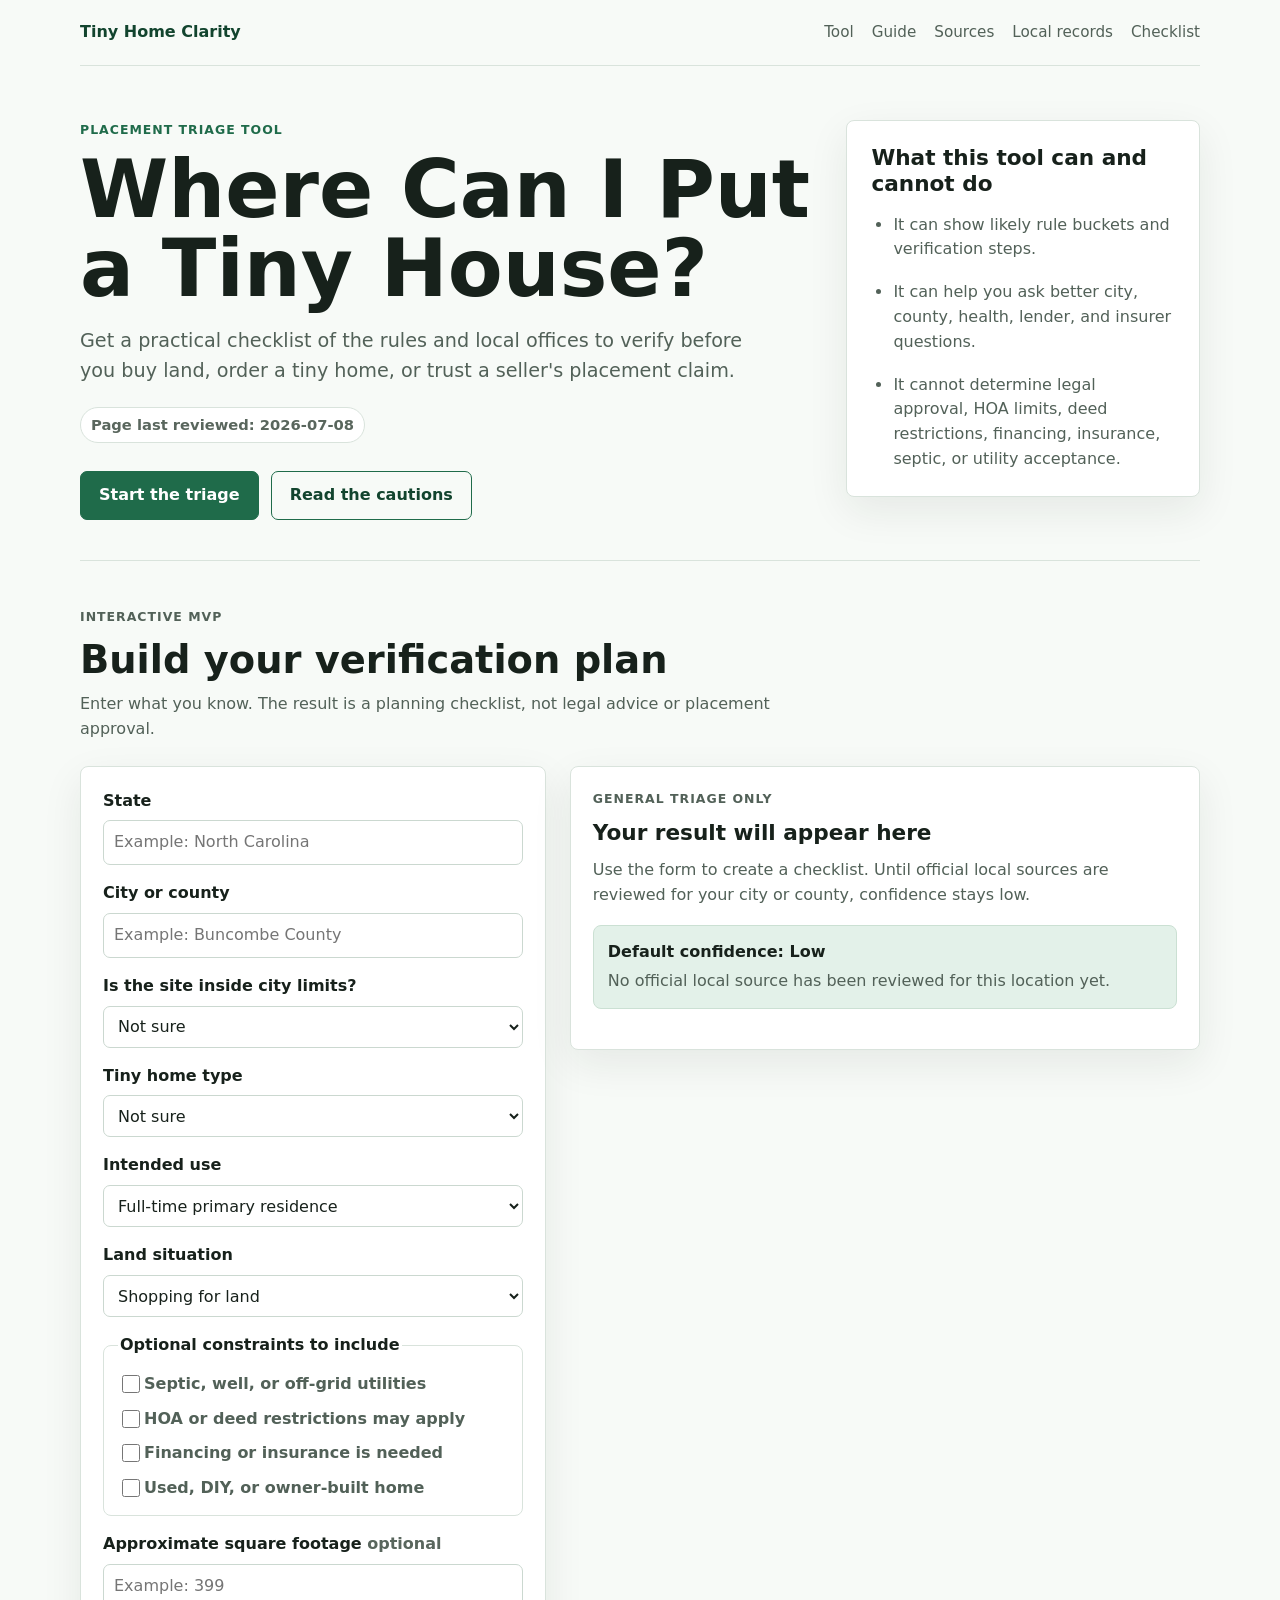
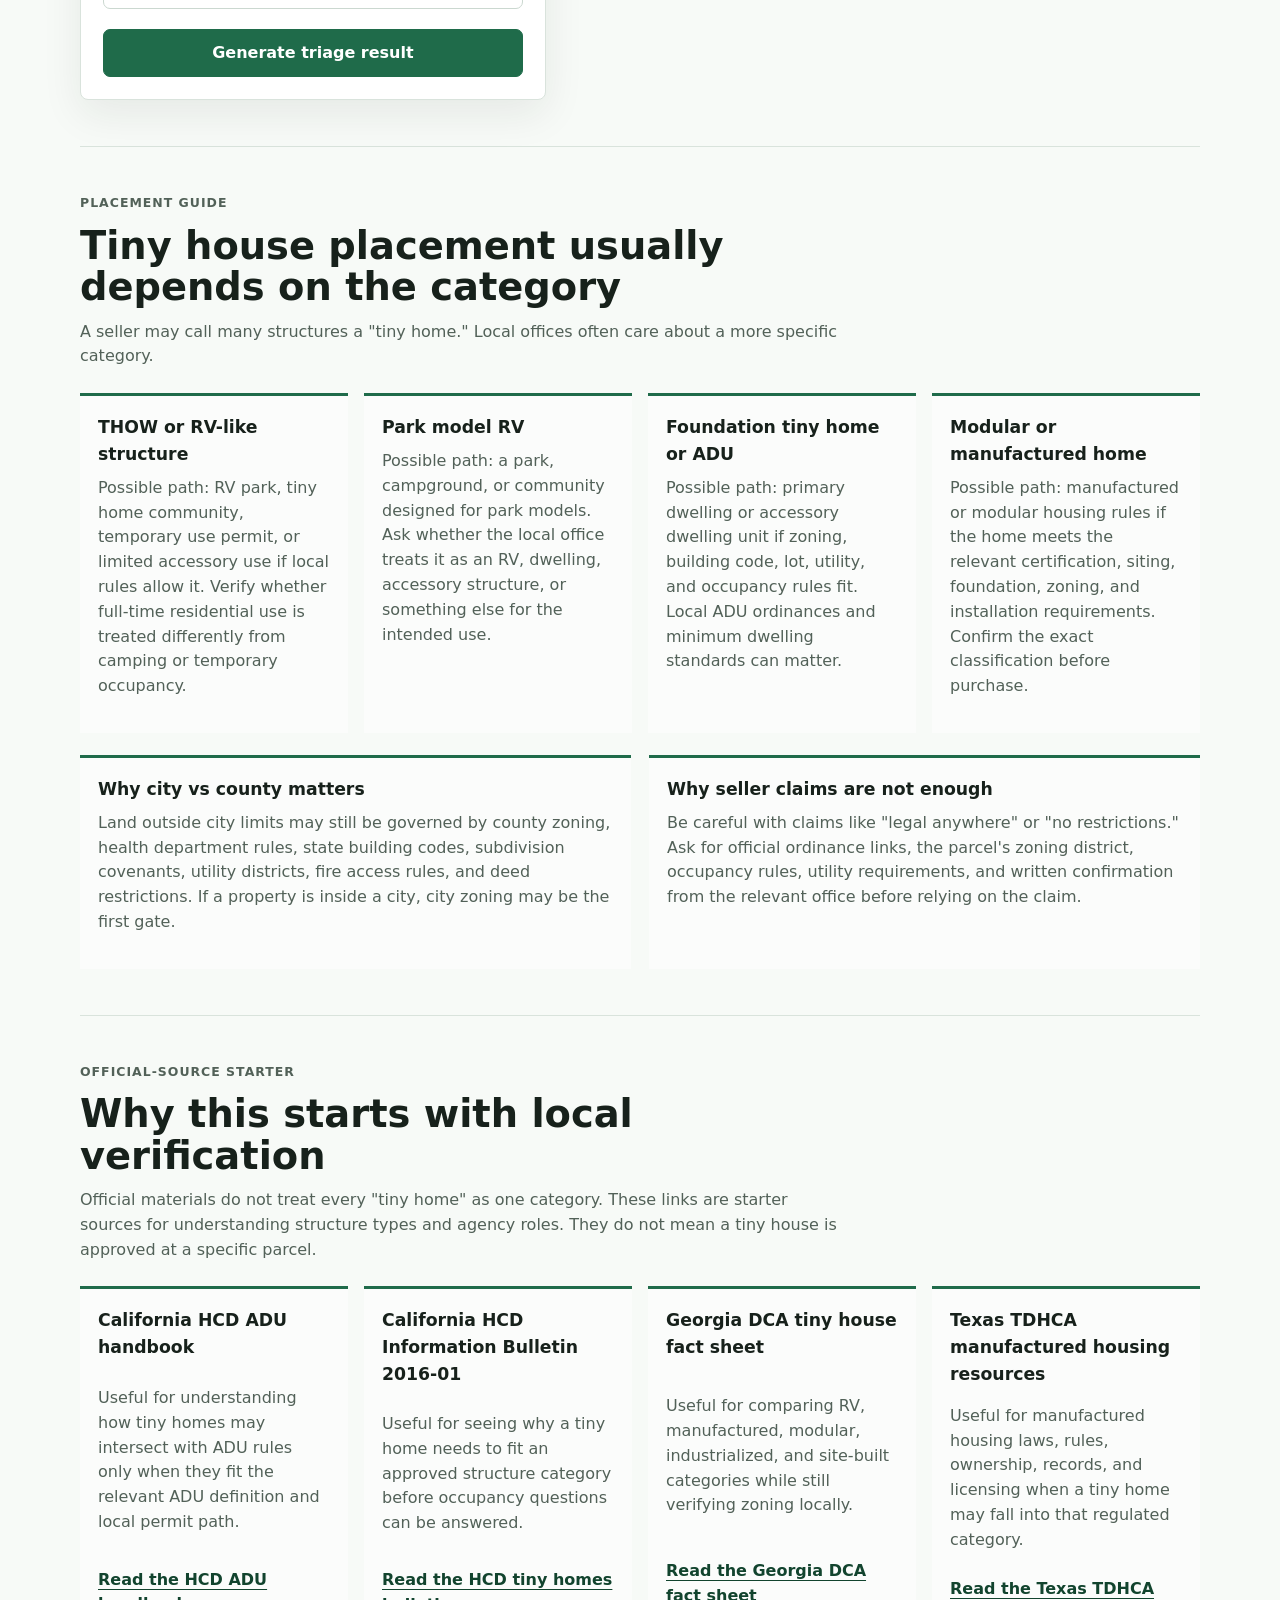
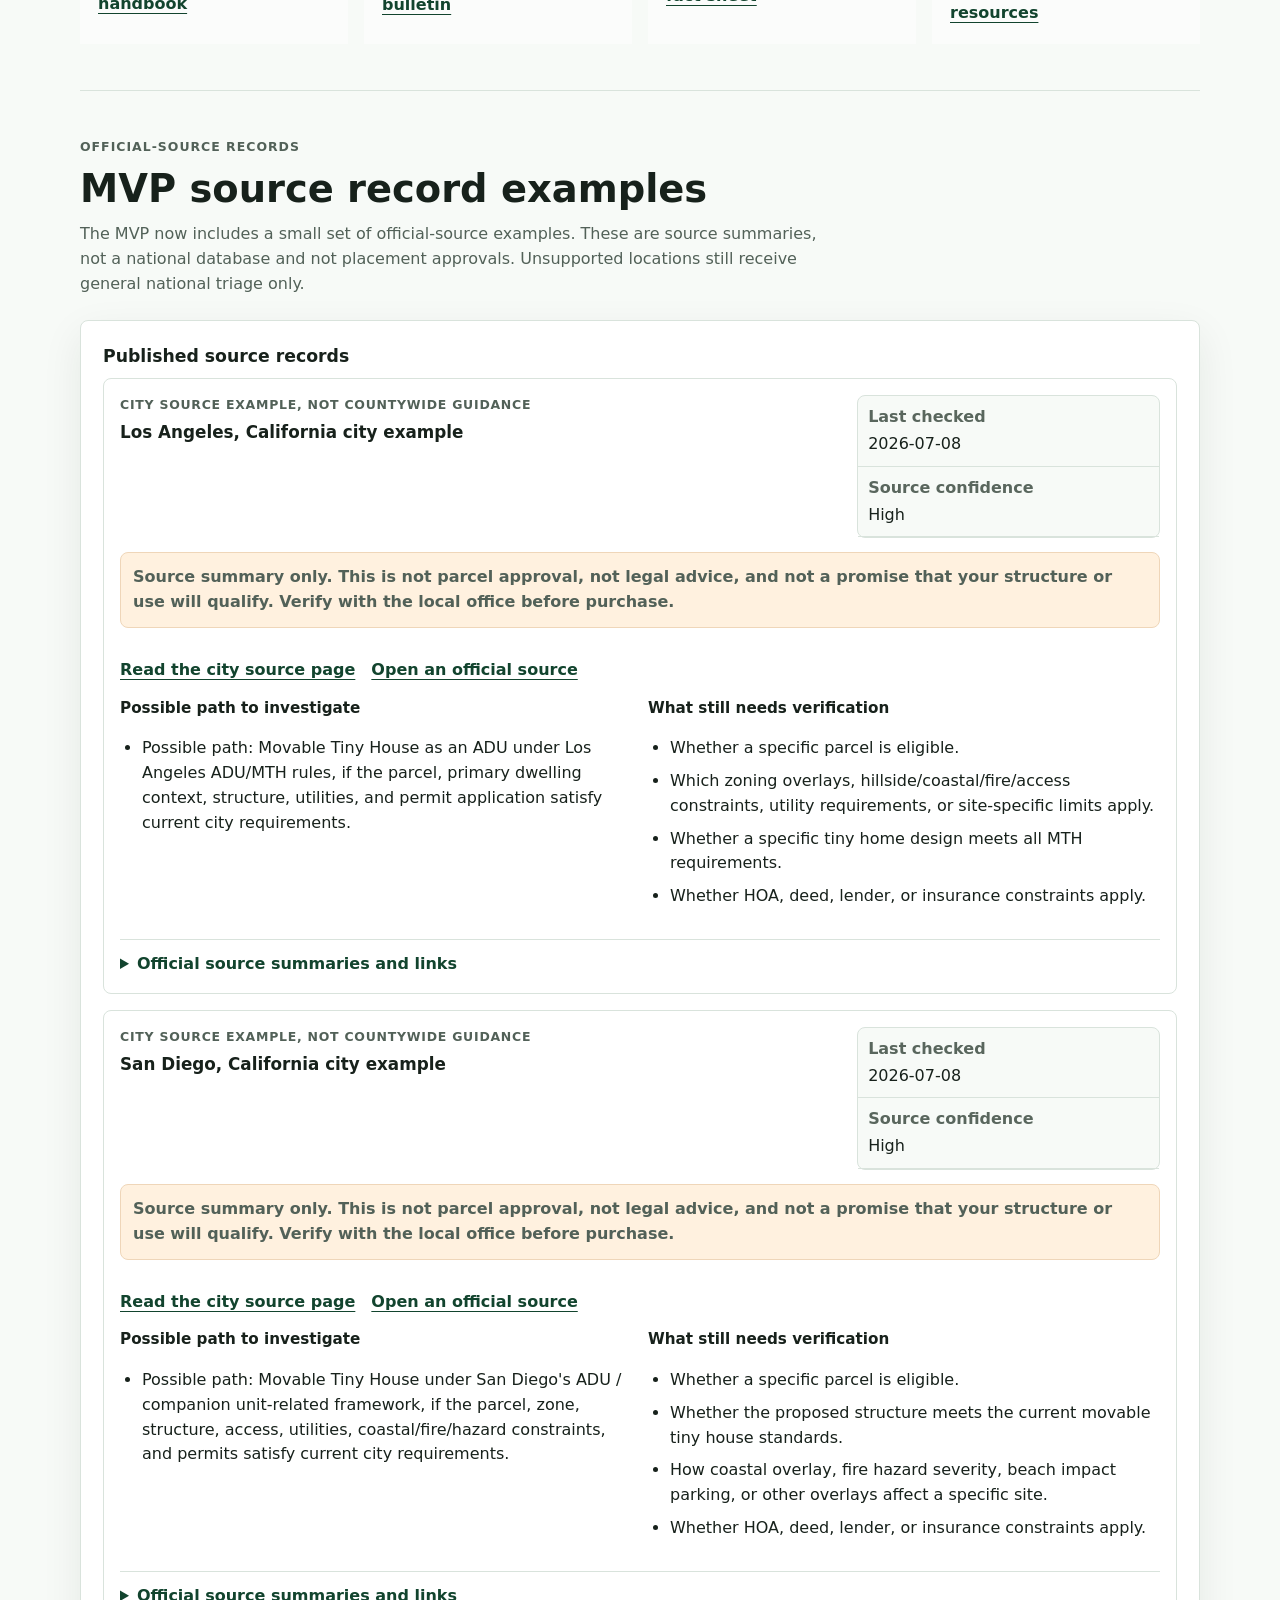
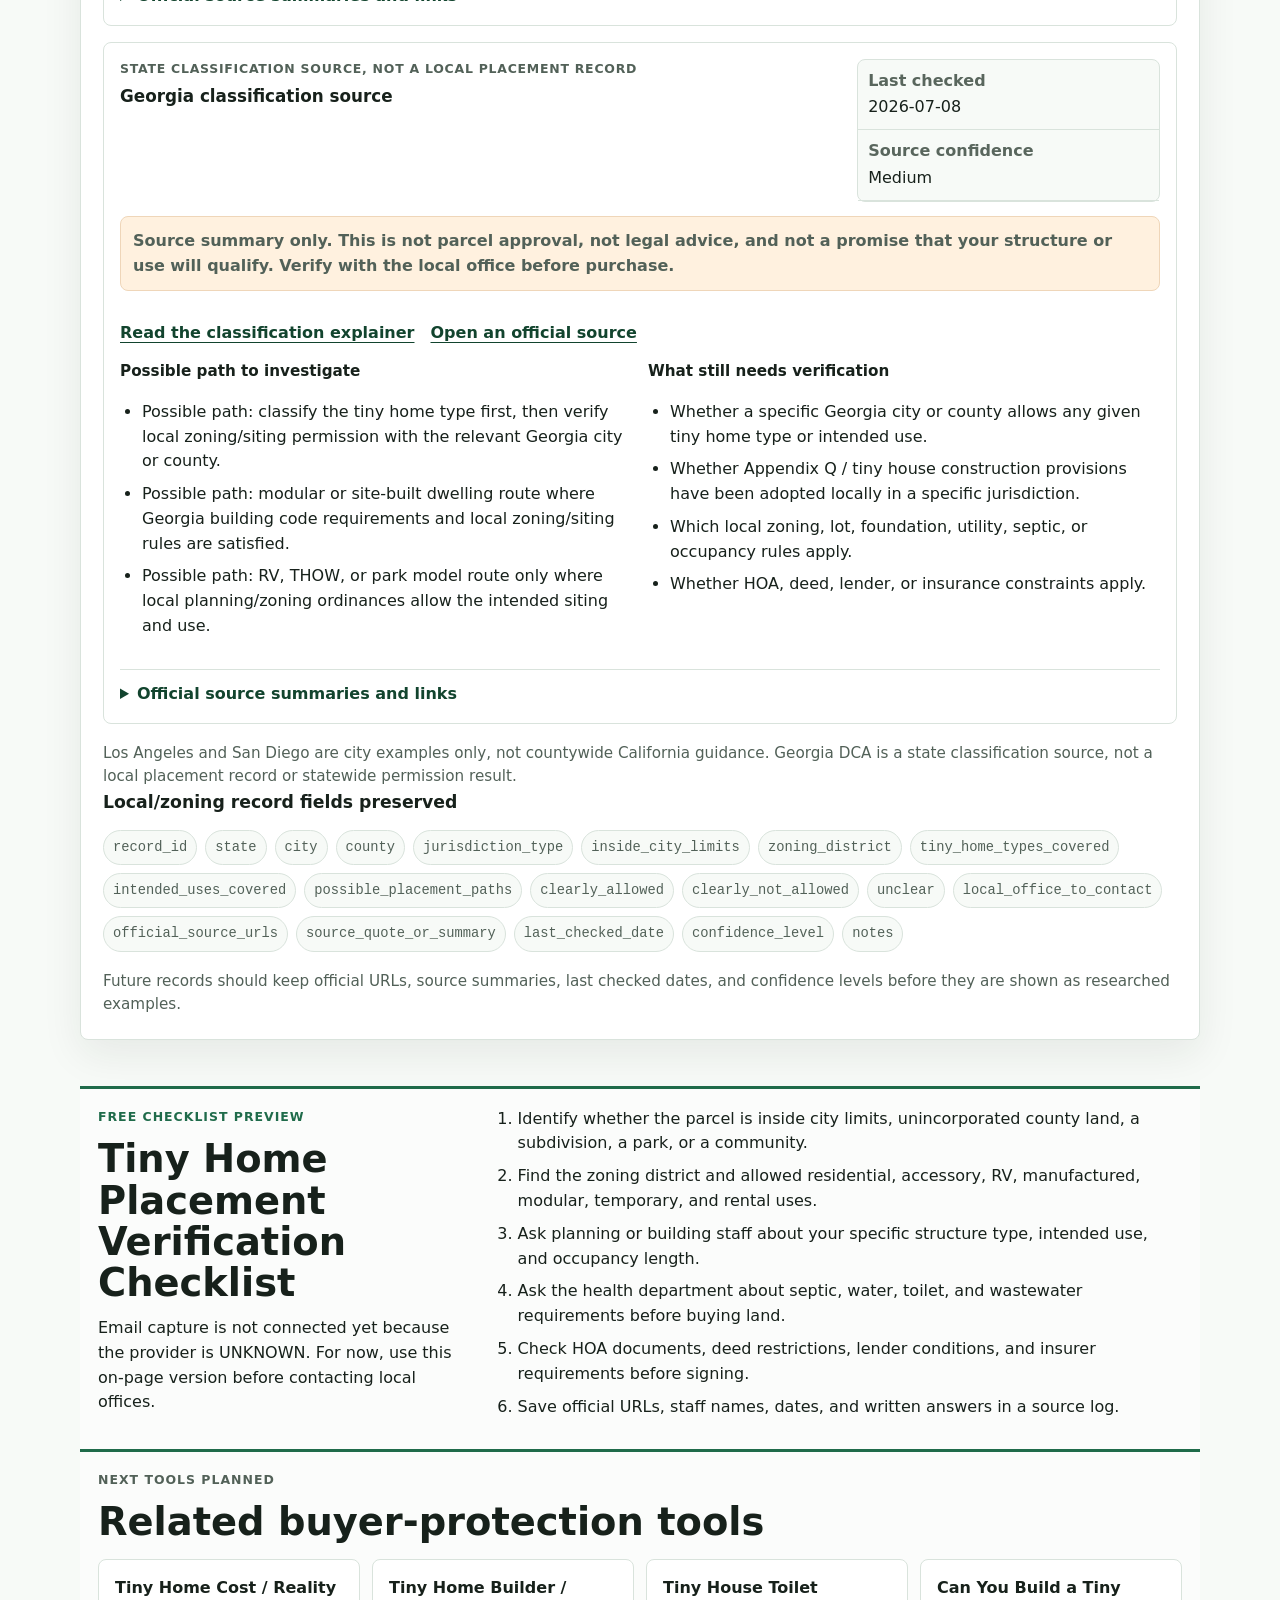
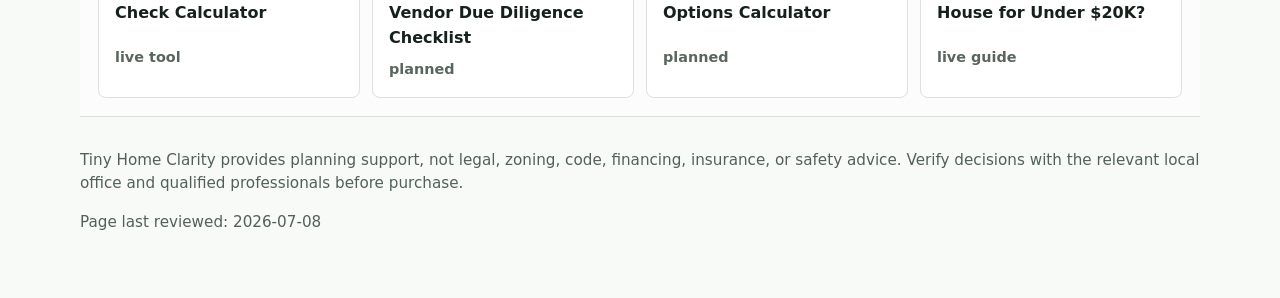
==== commit a90434e2: "feat: capture reviewed under-20k guide" ====
--- a/site/index.html
+++ b/site/index.html
@@ -267,7 +267,7 @@
           <a href="./tiny-home-cost-calculator/">Tiny Home Cost / Reality Check Calculator <span>live tool</span></a>
           <article>Tiny Home Builder / Vendor Due Diligence Checklist <span>planned</span></article>
           <article>Tiny House Toilet Options Calculator <span>planned</span></article>
-          <article>Can You Build a Tiny House for Under $20K? <span>planned</span></article>
+          <a href="./tiny-house-under-20k/">Can You Build a Tiny House for Under $20K? <span>live guide</span></a>
         </div>
       </section>
     </main>
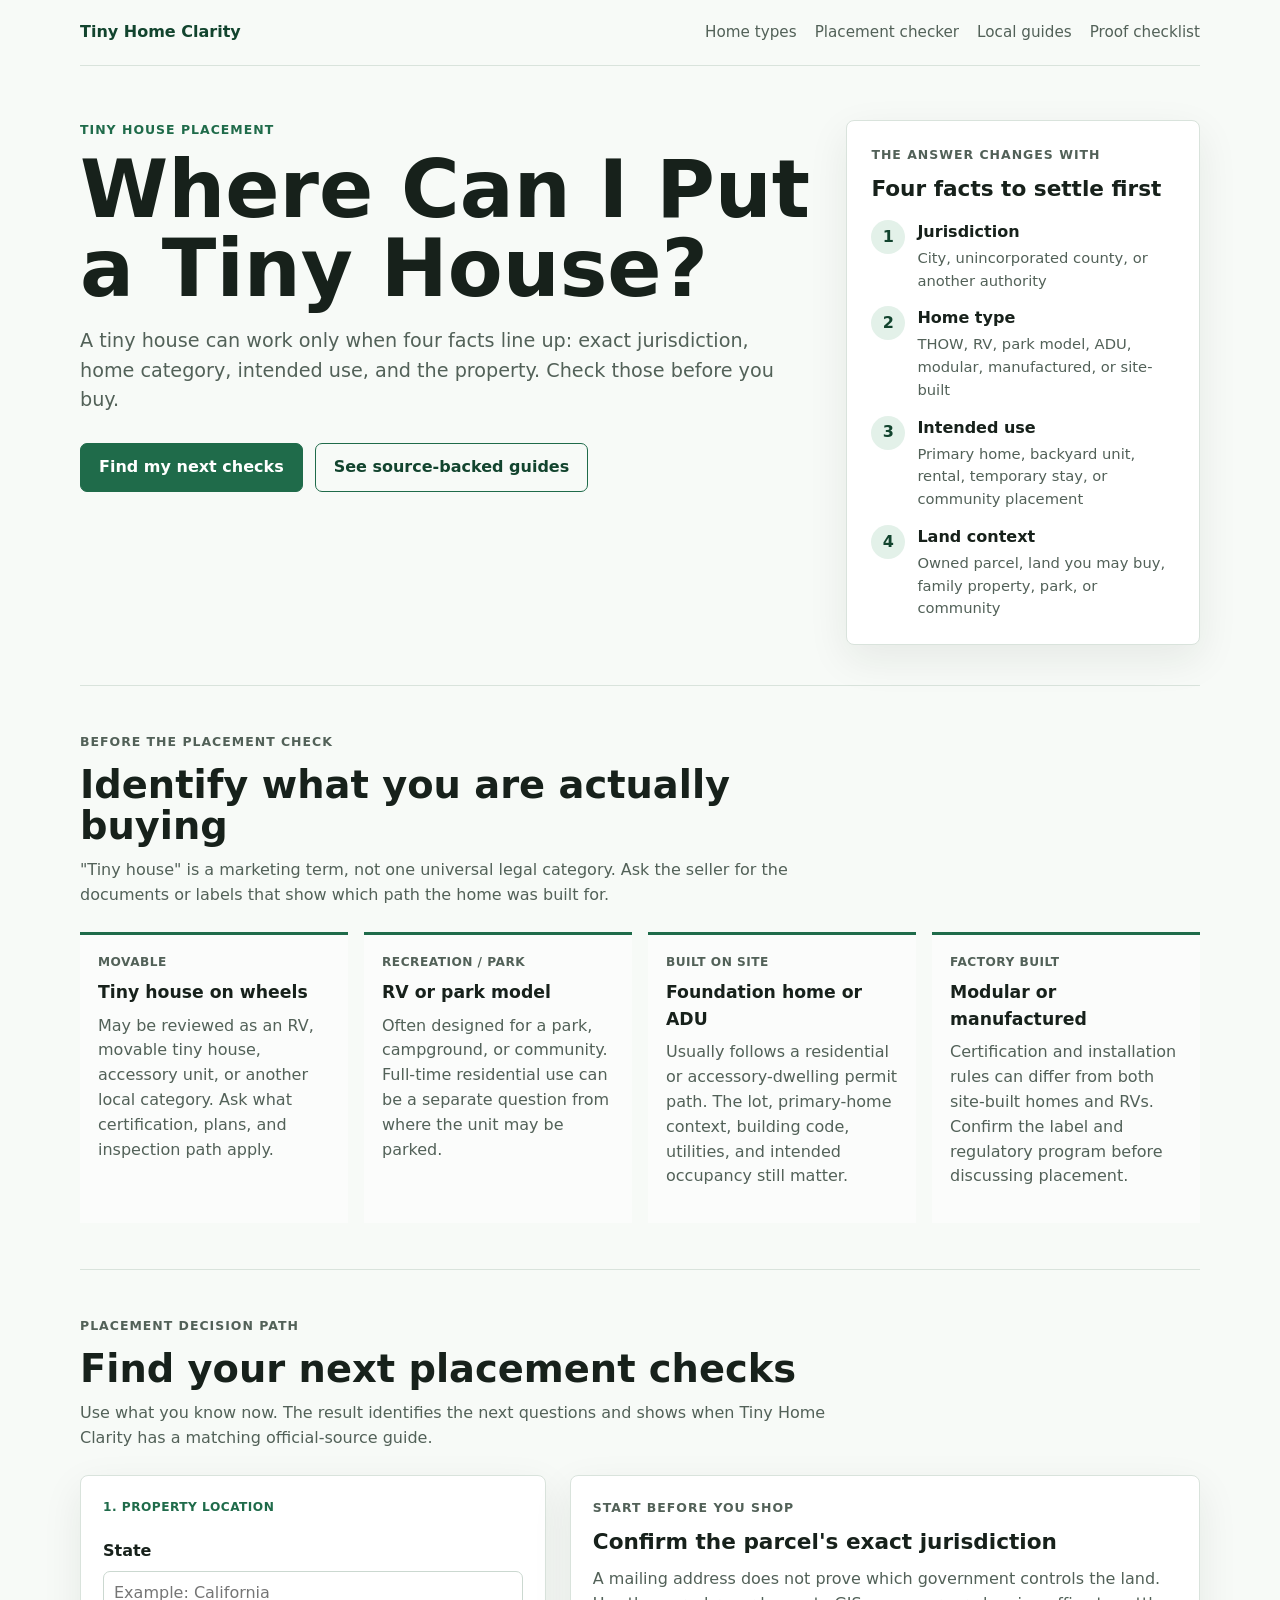
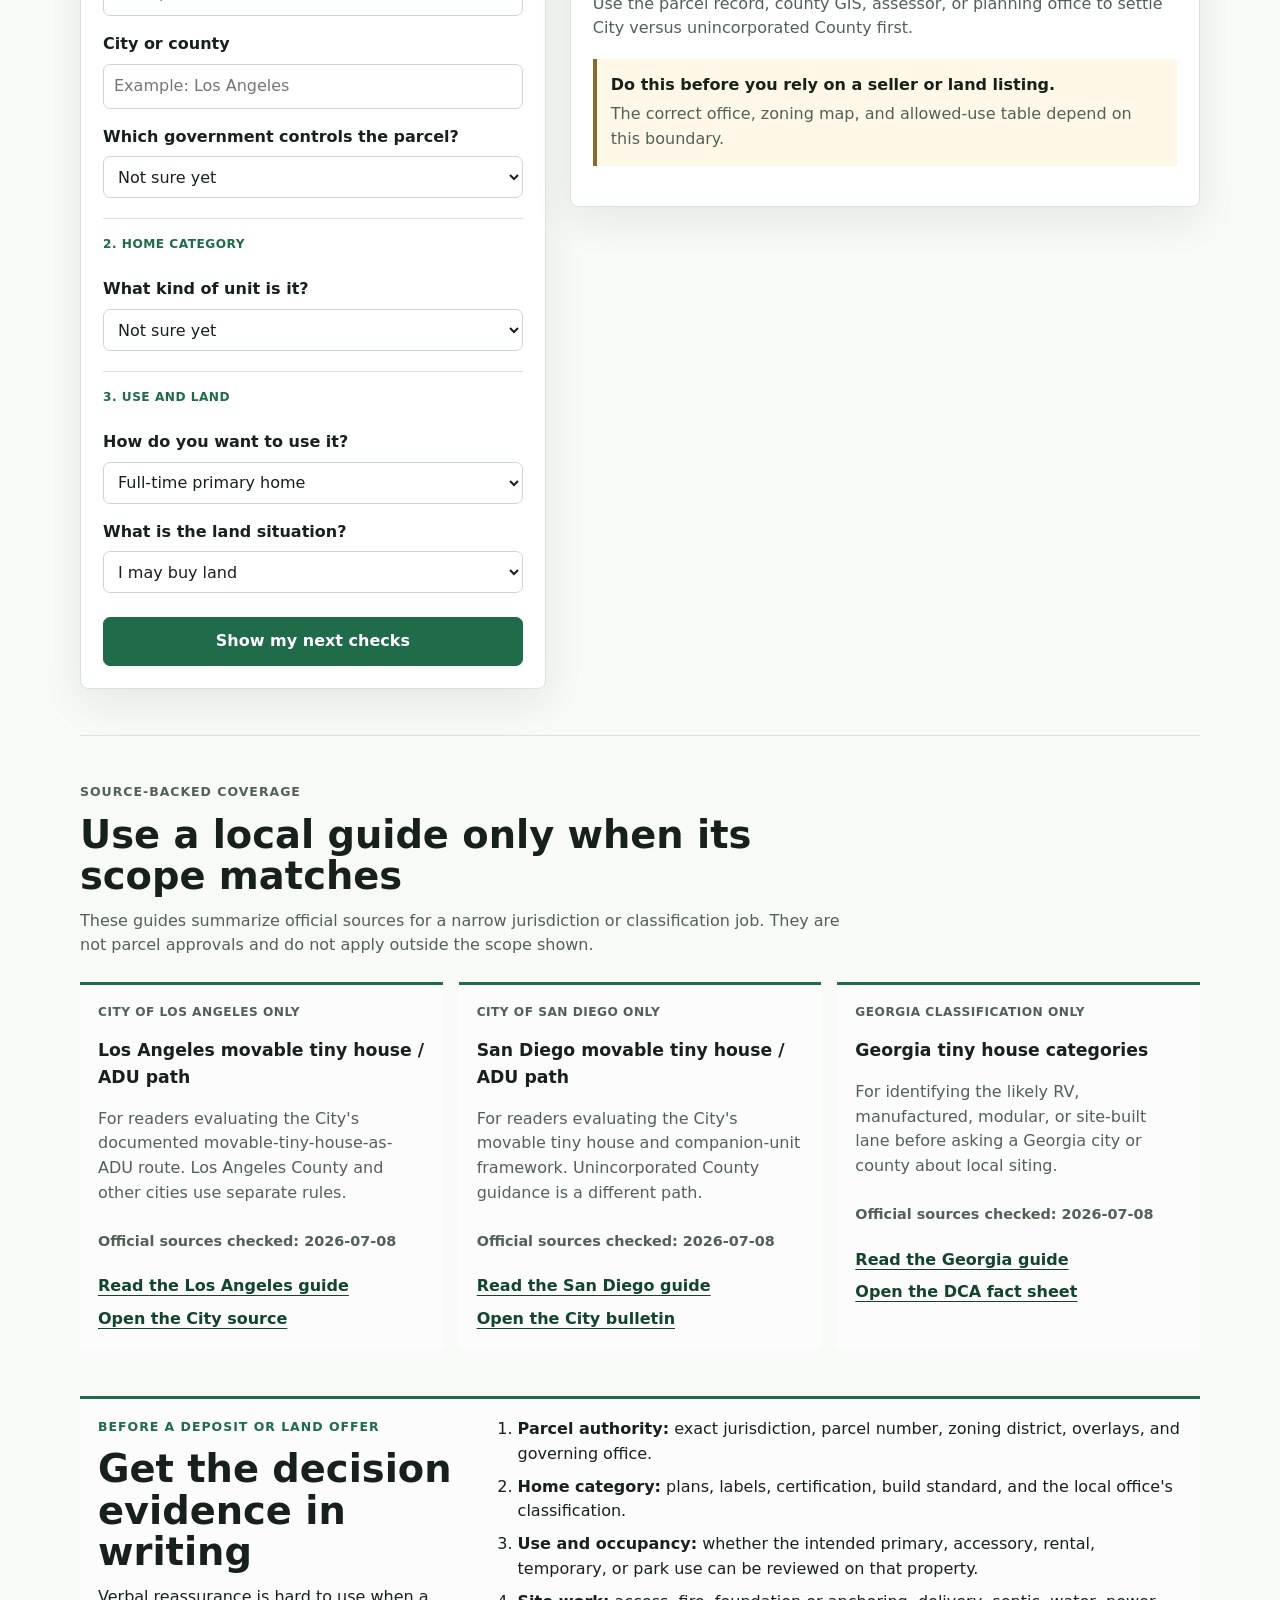
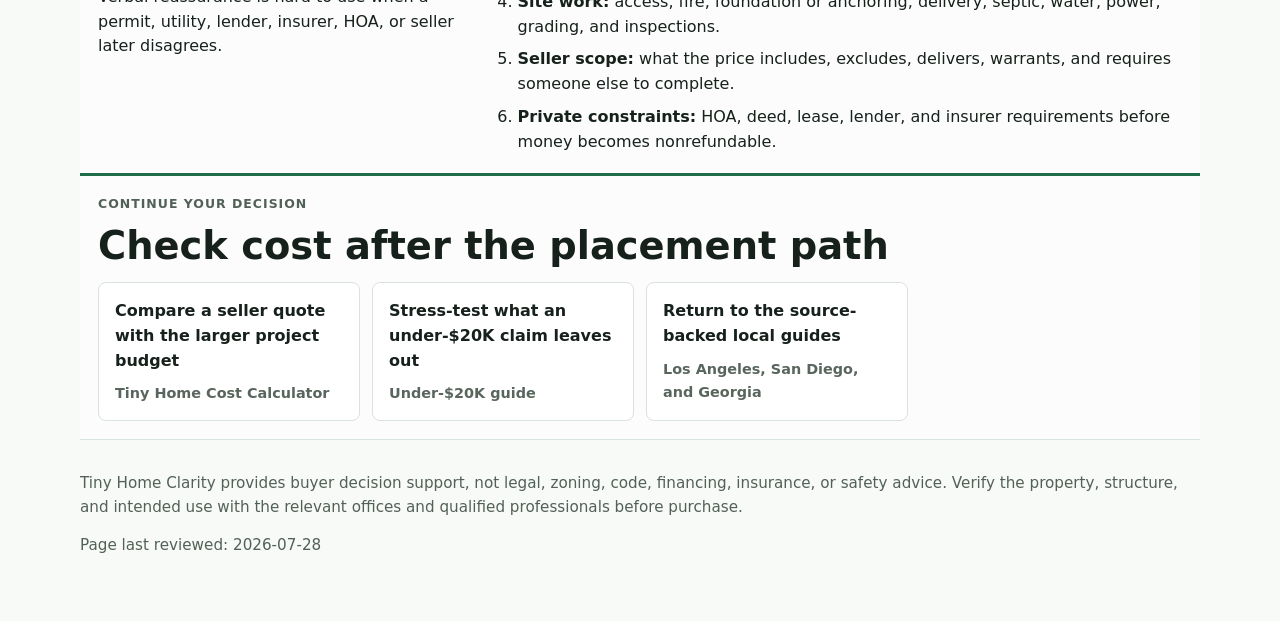
==== commit 7f9ea5f5: "site: rebuild placement homepage" ====
--- a/site/index.html
+++ b/site/index.html
@@ -4,363 +4,303 @@
     <meta charset="utf-8">
     <meta name="viewport" content="width=device-width, initial-scale=1">
     <title>Where Can I Put a Tiny House? | Tiny Home Clarity</title>
-    <meta name="description" content="Use this tiny house placement triage tool to identify zoning, code, septic, HOA, financing, insurance, and local office checks before buying land or a tiny home.">
+    <meta name="description" content="Find the next tiny house placement checks for your jurisdiction, home type, intended use, and land situation before you buy a home or property.">
+    <link rel="canonical" href="https://tinyhomeclarity.com/">
     <link rel="stylesheet" href="./styles.css">
   </head>
   <body>
     <header class="site-header">
       <a class="brand" href="./" aria-label="Tiny Home Clarity home">Tiny Home Clarity</a>
       <nav class="site-nav" aria-label="Page sections">
-        <a href="#tool">Tool</a>
-        <a href="#guide">Guide</a>
-        <a href="#sources">Sources</a>
-        <a href="#records">Local records</a>
-        <a href="#checklist">Checklist</a>
+        <a href="#types">Home types</a>
+        <a href="#tool">Placement checker</a>
+        <a href="#records">Local guides</a>
+        <a href="#proof">Proof checklist</a>
       </nav>
     </header>
 
     <main>
       <section class="hero">
         <div class="hero-copy">
-          <p class="eyebrow">Placement triage tool</p>
+          <p class="eyebrow">Tiny house placement</p>
           <h1>Where Can I Put a Tiny House?</h1>
-          <p class="lede">Get a practical checklist of the rules and local offices to verify before you buy land, order a tiny home, or trust a seller's placement claim.</p>
-          <p class="freshness-label">Page last reviewed: 2026-07-08</p>
+          <p class="lede">A tiny house can work only when four facts line up: exact jurisdiction, home category, intended use, and the property. Check those before you buy.</p>
           <div class="hero-actions" aria-label="Primary actions">
-            <a class="button primary" href="#tool">Start the triage</a>
-            <a class="button secondary" href="#guide">Read the cautions</a>
+            <a class="button primary" href="#tool">Find my next checks</a>
+            <a class="button secondary" href="#records">See source-backed guides</a>
           </div>
         </div>
-        <aside class="hero-panel" aria-label="Important caveats">
-          <h2>What this tool can and cannot do</h2>
-          <ul class="check-list">
-            <li>It can show likely rule buckets and verification steps.</li>
-            <li>It can help you ask better city, county, health, lender, and insurer questions.</li>
-            <li>It cannot determine legal approval, HOA limits, deed restrictions, financing, insurance, septic, or utility acceptance.</li>
-          </ul>
+        <aside class="hero-panel" aria-labelledby="four-checks-title">
+          <p class="eyebrow">The answer changes with</p>
+          <h2 id="four-checks-title">Four facts to settle first</h2>
+          <ol class="factor-list">
+            <li><span>1</span><div><strong>Jurisdiction</strong><small>City, unincorporated county, or another authority</small></div></li>
+            <li><span>2</span><div><strong>Home type</strong><small>THOW, RV, park model, ADU, modular, manufactured, or site-built</small></div></li>
+            <li><span>3</span><div><strong>Intended use</strong><small>Primary home, backyard unit, rental, temporary stay, or community placement</small></div></li>
+            <li><span>4</span><div><strong>Land context</strong><small>Owned parcel, land you may buy, family property, park, or community</small></div></li>
+          </ol>
         </aside>
       </section>
 
-      <section id="tool" class="tool-section" aria-labelledby="tool-title">
+      <section id="types" class="content-section" aria-labelledby="types-title">
         <div class="section-heading">
-          <p class="eyebrow">Interactive MVP</p>
-          <h2 id="tool-title">Build your verification plan</h2>
-          <p>Enter what you know. The result is a planning checklist, not legal advice or placement approval.</p>
+          <p class="eyebrow">Before the placement check</p>
+          <h2 id="types-title">Identify what you are actually buying</h2>
+          <p>"Tiny house" is a marketing term, not one universal legal category. Ask the seller for the documents or labels that show which path the home was built for.</p>
+        </div>
+
+        <div class="category-grid">
+          <article>
+            <p class="category-label">Movable</p>
+            <h3>Tiny house on wheels</h3>
+            <p>May be reviewed as an RV, movable tiny house, accessory unit, or another local category. Ask what certification, plans, and inspection path apply.</p>
+          </article>
+          <article>
+            <p class="category-label">Recreation / park</p>
+            <h3>RV or park model</h3>
+            <p>Often designed for a park, campground, or community. Full-time residential use can be a separate question from where the unit may be parked.</p>
+          </article>
+          <article>
+            <p class="category-label">Built on site</p>
+            <h3>Foundation home or ADU</h3>
+            <p>Usually follows a residential or accessory-dwelling permit path. The lot, primary-home context, building code, utilities, and intended occupancy still matter.</p>
+          </article>
+          <article>
+            <p class="category-label">Factory built</p>
+            <h3>Modular or manufactured</h3>
+            <p>Certification and installation rules can differ from both site-built homes and RVs. Confirm the label and regulatory program before discussing placement.</p>
+          </article>
+        </div>
+      </section>
+
+      <section id="tool" class="tool-section" aria-labelledby="checker-title">
+        <div class="section-heading">
+          <p class="eyebrow">Placement decision path</p>
+          <h2 id="checker-title">Find your next placement checks</h2>
+          <p>Use what you know now. The result identifies the next questions and shows when Tiny Home Clarity has a matching official-source guide.</p>
         </div>
 
         <div class="tool-grid">
           <form id="placement-form" class="form-card">
-            <div class="field-row">
-              <label for="state">State</label>
-              <input id="state" name="state" type="text" placeholder="Example: North Carolina" autocomplete="address-level1" required>
-            </div>
-
-            <div class="field-row">
-              <label for="place">City or county</label>
-              <input id="place" name="place" type="text" placeholder="Example: Buncombe County" autocomplete="address-level2" required>
-            </div>
-
-            <div class="field-row">
-              <label for="inside-city">Is the site inside city limits?</label>
-              <select id="inside-city" name="insideCity" required>
-                <option value="not sure">Not sure</option>
-                <option value="yes">Yes</option>
-                <option value="no">No</option>
-              </select>
-            </div>
-
-            <div class="field-row">
-              <label for="home-type">Tiny home type</label>
-              <select id="home-type" name="homeType" required>
-                <option value="not sure">Not sure</option>
-                <option value="thow">THOW / tiny house on wheels</option>
-                <option value="park-model">Park model RV</option>
-                <option value="rv">RV or travel trailer</option>
-                <option value="foundation">Foundation tiny home</option>
-                <option value="adu">ADU</option>
-                <option value="modular">Modular home</option>
-                <option value="manufactured">Manufactured home</option>
-                <option value="cabin">Small cabin</option>
-              </select>
-            </div>
-
-            <div class="field-row">
-              <label for="intended-use">Intended use</label>
-              <select id="intended-use" name="intendedUse" required>
-                <option value="full-time">Full-time primary residence</option>
-                <option value="part-time">Part-time / vacation</option>
-                <option value="family">Backyard family housing</option>
-                <option value="rental">Rental</option>
-                <option value="temporary">Temporary while building</option>
-                <option value="community">Community / park placement</option>
-              </select>
-            </div>
-
-            <div class="field-row">
-              <label for="land">Land situation</label>
-              <select id="land" name="land" required>
-                <option value="shopping">Shopping for land</option>
-                <option value="own">Own land</option>
-                <option value="family">Family or friend land</option>
-                <option value="community">Tiny home community / RV park</option>
-                <option value="not sure">Not sure</option>
-              </select>
-            </div>
-
-            <fieldset>
-              <legend>Optional constraints to include</legend>
-              <label class="option"><input type="checkbox" name="utilities" value="septic"> Septic, well, or off-grid utilities</label>
-              <label class="option"><input type="checkbox" name="hoa" value="hoa"> HOA or deed restrictions may apply</label>
-              <label class="option"><input type="checkbox" name="finance" value="finance"> Financing or insurance is needed</label>
-              <label class="option"><input type="checkbox" name="used" value="used"> Used, DIY, or owner-built home</label>
-            </fieldset>
-
-            <div class="field-row">
-              <label for="square-feet">Approximate square footage <span>optional</span></label>
-              <input id="square-feet" name="squareFeet" type="number" min="80" max="2000" step="10" placeholder="Example: 399">
-            </div>
-
-            <button class="button primary full" type="submit">Generate triage result</button>
+            <div class="form-step">
+              <p class="step-label">1. Property location</p>
+              <div class="field-row">
+                <label for="state">State</label>
+                <input id="state" name="state" type="text" maxlength="60" placeholder="Example: California" autocomplete="address-level1" required>
+              </div>
+              <div class="field-row">
+                <label for="place">City or county</label>
+                <input id="place" name="place" type="text" maxlength="100" placeholder="Example: Los Angeles" autocomplete="address-level2" required>
+              </div>
+              <div class="field-row">
+                <label for="jurisdiction">Which government controls the parcel?</label>
+                <select id="jurisdiction" name="jurisdiction" required>
+                  <option value="not-sure">Not sure yet</option>
+                  <option value="city">Inside city limits</option>
+                  <option value="county">Unincorporated county</option>
+                  <option value="other">Park, tribal land, or another authority</option>
+                </select>
+              </div>
+            </div>
+
+            <div class="form-step">
+              <p class="step-label">2. Home category</p>
+              <div class="field-row">
+                <label for="home-type">What kind of unit is it?</label>
+                <select id="home-type" name="homeType" required>
+                  <option value="not-sure">Not sure yet</option>
+                  <option value="thow">Tiny house on wheels / movable tiny house</option>
+                  <option value="rv">RV or travel trailer</option>
+                  <option value="park-model">Park model RV</option>
+                  <option value="foundation">Site-built foundation tiny home</option>
+                  <option value="adu">Accessory dwelling unit (ADU)</option>
+                  <option value="modular">Modular home</option>
+                  <option value="manufactured">Manufactured home</option>
+                  <option value="cabin">Cabin, shed conversion, or unclear small structure</option>
+                </select>
+              </div>
+            </div>
+
+            <div class="form-step">
+              <p class="step-label">3. Use and land</p>
+              <div class="field-row">
+                <label for="intended-use">How do you want to use it?</label>
+                <select id="intended-use" name="intendedUse" required>
+                  <option value="primary">Full-time primary home</option>
+                  <option value="backyard">Backyard or family housing</option>
+                  <option value="rental">Long- or short-term rental</option>
+                  <option value="part-time">Part-time or vacation use</option>
+                  <option value="temporary">Temporary home while building</option>
+                  <option value="community">Placement in a park or community</option>
+                </select>
+              </div>
+              <div class="field-row">
+                <label for="land">What is the land situation?</label>
+                <select id="land" name="land" required>
+                  <option value="shopping">I may buy land</option>
+                  <option value="own">I own the land</option>
+                  <option value="family">Family or friend owns the land</option>
+                  <option value="community">Park or community placement</option>
+                  <option value="not-sure">Not sure yet</option>
+                </select>
+              </div>
+            </div>
+
+            <button class="button primary full" type="submit">Show my next checks</button>
           </form>
 
-          <section id="result" class="result-panel" aria-live="polite" aria-labelledby="result-title">
-            <p class="eyebrow">General triage only</p>
-            <h2 id="result-title">Your result will appear here</h2>
-            <p>Use the form to create a checklist. Until official local sources are reviewed for your city or county, confidence stays low.</p>
-            <div class="empty-state">
-              <strong>Default confidence: Low</strong>
-              <span>No official local source has been reviewed for this location yet.</span>
+          <section id="result" class="result-panel placement-result" aria-live="polite" aria-labelledby="result-title">
+            <p class="eyebrow">Start before you shop</p>
+            <h2 id="result-title">Confirm the parcel's exact jurisdiction</h2>
+            <p>A mailing address does not prove which government controls the land. Use the parcel record, county GIS, assessor, or planning office to settle City versus unincorporated County first.</p>
+            <div class="path-status general">
+              <strong>Do this before you rely on a seller or land listing.</strong>
+              <span>The correct office, zoning map, and allowed-use table depend on this boundary.</span>
             </div>
           </section>
         </div>
       </section>
 
-      <section id="guide" class="content-section" aria-labelledby="guide-title">
+      <section id="records" class="content-section" aria-labelledby="local-guides-title">
         <div class="section-heading">
-          <p class="eyebrow">Placement guide</p>
-          <h2 id="guide-title">Tiny house placement usually depends on the category</h2>
-          <p>A seller may call many structures a "tiny home." Local offices often care about a more specific category.</p>
-        </div>
-
-        <div class="category-grid">
-          <article>
-            <h3>THOW or RV-like structure</h3>
-            <p>Possible path: RV park, tiny home community, temporary use permit, or limited accessory use if local rules allow it. Verify whether full-time residential use is treated differently from camping or temporary occupancy.</p>
-          </article>
-          <article>
-            <h3>Park model RV</h3>
-            <p>Possible path: a park, campground, or community designed for park models. Ask whether the local office treats it as an RV, dwelling, accessory structure, or something else for the intended use.</p>
-          </article>
-          <article>
-            <h3>Foundation tiny home or ADU</h3>
-            <p>Possible path: primary dwelling or accessory dwelling unit if zoning, building code, lot, utility, and occupancy rules fit. Local ADU ordinances and minimum dwelling standards can matter.</p>
-          </article>
-          <article>
-            <h3>Modular or manufactured home</h3>
-            <p>Possible path: manufactured or modular housing rules if the home meets the relevant certification, siting, foundation, zoning, and installation requirements. Confirm the exact classification before purchase.</p>
-          </article>
-        </div>
-
-        <div class="split-panel">
-          <div>
-            <h3>Why city vs county matters</h3>
-            <p>Land outside city limits may still be governed by county zoning, health department rules, state building codes, subdivision covenants, utility districts, fire access rules, and deed restrictions. If a property is inside a city, city zoning may be the first gate.</p>
-          </div>
-          <div>
-            <h3>Why seller claims are not enough</h3>
-            <p>Be careful with claims like "legal anywhere" or "no restrictions." Ask for official ordinance links, the parcel's zoning district, occupancy rules, utility requirements, and written confirmation from the relevant office before relying on the claim.</p>
-          </div>
-        </div>
-      </section>
-
-      <section id="sources" class="content-section" aria-labelledby="sources-title">
-        <div class="section-heading">
-          <p class="eyebrow">Official-source starter</p>
-          <h2 id="sources-title">Why this starts with local verification</h2>
-          <p>Official materials do not treat every "tiny home" as one category. These links are starter sources for understanding structure types and agency roles. They do not mean a tiny house is approved at a specific parcel.</p>
-        </div>
-
-        <div class="source-grid">
-          <article>
-            <h3>California HCD ADU handbook</h3>
-            <p>Useful for understanding how tiny homes may intersect with ADU rules only when they fit the relevant ADU definition and local permit path.</p>
-            <a href="https://www.hcd.ca.gov/sites/default/files/docs/policy-and-research/adu-handbook-update.pdf">Read the HCD ADU handbook</a>
-          </article>
-          <article>
-            <h3>California HCD Information Bulletin 2016-01</h3>
-            <p>Useful for seeing why a tiny home needs to fit an approved structure category before occupancy questions can be answered.</p>
-            <a href="https://www.hcd.ca.gov/sites/default/files/docs/building-standards/ib-2016-01.pdf">Read the HCD tiny homes bulletin</a>
-          </article>
-          <article>
-            <h3>Georgia DCA tiny house fact sheet</h3>
-            <p>Useful for comparing RV, manufactured, modular, industrialized, and site-built categories while still verifying zoning locally.</p>
-            <a href="https://dca.georgia.gov/document/public-notices/georgiatinyhousefactsheet32824pdf/download">Read the Georgia DCA fact sheet</a>
-          </article>
-          <article>
-            <h3>Texas TDHCA manufactured housing resources</h3>
-            <p>Useful for manufactured housing laws, rules, ownership, records, and licensing when a tiny home may fall into that regulated category.</p>
-            <a href="https://www.tdhca.texas.gov/manufactured-housing-federal-and-state-laws-and-rules">Read the Texas TDHCA resources</a>
-          </article>
-        </div>
-      </section>
-
-      <section id="records" class="content-section" aria-labelledby="records-title">
-        <div class="section-heading">
-          <p class="eyebrow">Official-source records</p>
-          <h2 id="records-title">MVP source record examples</h2>
-          <p>The MVP now includes a small set of official-source examples. These are source summaries, not a national database and not placement approvals. Unsupported locations still receive general national triage only.</p>
-        </div>
-
-        <div class="record-card">
-          <h3>Published source records</h3>
-          <div id="records-overview" class="records-overview" aria-live="polite">
-            <p class="small-note">Loading official-source example records...</p>
-          </div>
-          <p class="small-note">Los Angeles and San Diego are city examples only, not countywide California guidance. Georgia DCA is a state classification source, not a local placement record or statewide permission result.</p>
-
-          <h3>Local/zoning record fields preserved</h3>
-          <div class="record-grid" role="list" aria-label="Required local record fields">
-            <span role="listitem">record_id</span>
-            <span role="listitem">state</span>
-            <span role="listitem">city</span>
-            <span role="listitem">county</span>
-            <span role="listitem">jurisdiction_type</span>
-            <span role="listitem">inside_city_limits</span>
-            <span role="listitem">zoning_district</span>
-            <span role="listitem">tiny_home_types_covered</span>
-            <span role="listitem">intended_uses_covered</span>
-            <span role="listitem">possible_placement_paths</span>
-            <span role="listitem">clearly_allowed</span>
-            <span role="listitem">clearly_not_allowed</span>
-            <span role="listitem">unclear</span>
-            <span role="listitem">local_office_to_contact</span>
-            <span role="listitem">official_source_urls</span>
-            <span role="listitem">source_quote_or_summary</span>
-            <span role="listitem">last_checked_date</span>
-            <span role="listitem">confidence_level</span>
-            <span role="listitem">notes</span>
-          </div>
-          <p class="small-note">Future records should keep official URLs, source summaries, last checked dates, and confidence levels before they are shown as researched examples.</p>
-        </div>
-      </section>
-
-      <section id="checklist" class="content-section checklist-section" aria-labelledby="checklist-title">
+          <p class="eyebrow">Source-backed coverage</p>
+          <h2 id="local-guides-title">Use a local guide only when its scope matches</h2>
+          <p>These guides summarize official sources for a narrow jurisdiction or classification job. They are not parcel approvals and do not apply outside the scope shown.</p>
+        </div>
+
+        <div class="support-grid coverage-grid">
+          <article>
+            <p class="scope-label">City of Los Angeles only</p>
+            <h3>Los Angeles movable tiny house / ADU path</h3>
+            <p>For readers evaluating the City's documented movable-tiny-house-as-ADU route. Los Angeles County and other cities use separate rules.</p>
+            <p class="source-date">Official sources checked: 2026-07-08</p>
+            <div class="source-actions">
+              <a href="./los-angeles-tiny-house-adu/">Read the Los Angeles guide</a>
+              <a href="https://dbs.lacity.gov/adu">Open the City source</a>
+            </div>
+          </article>
+          <article>
+            <p class="scope-label">City of San Diego only</p>
+            <h3>San Diego movable tiny house / ADU path</h3>
+            <p>For readers evaluating the City's movable tiny house and companion-unit framework. Unincorporated County guidance is a different path.</p>
+            <p class="source-date">Official sources checked: 2026-07-08</p>
+            <div class="source-actions">
+              <a href="./san-diego-tiny-house-adu/">Read the San Diego guide</a>
+              <a href="https://www.sandiego.gov/sites/default/files/dsdib403.pdf">Open the City bulletin</a>
+            </div>
+          </article>
+          <article>
+            <p class="scope-label">Georgia classification only</p>
+            <h3>Georgia tiny house categories</h3>
+            <p>For identifying the likely RV, manufactured, modular, or site-built lane before asking a Georgia city or county about local siting.</p>
+            <p class="source-date">Official sources checked: 2026-07-08</p>
+            <div class="source-actions">
+              <a href="./georgia-tiny-house-classification/">Read the Georgia guide</a>
+              <a href="https://dca.georgia.gov/document/public-notices/georgiatinyhousefactsheet32824pdf/download">Open the DCA fact sheet</a>
+            </div>
+          </article>
+        </div>
+      </section>
+
+      <section id="proof" class="content-section checklist-section" aria-labelledby="proof-title">
         <div>
-          <p class="eyebrow">Free checklist preview</p>
-          <h2 id="checklist-title">Tiny Home Placement Verification Checklist</h2>
-          <p>Email capture is not connected yet because the provider is UNKNOWN. For now, use this on-page version before contacting local offices.</p>
+          <p class="eyebrow">Before a deposit or land offer</p>
+          <h2 id="proof-title">Get the decision evidence in writing</h2>
+          <p>Verbal reassurance is hard to use when a permit, utility, lender, insurer, HOA, or seller later disagrees.</p>
         </div>
         <ol class="number-list">
-          <li>Identify whether the parcel is inside city limits, unincorporated county land, a subdivision, a park, or a community.</li>
-          <li>Find the zoning district and allowed residential, accessory, RV, manufactured, modular, temporary, and rental uses.</li>
-          <li>Ask planning or building staff about your specific structure type, intended use, and occupancy length.</li>
-          <li>Ask the health department about septic, water, toilet, and wastewater requirements before buying land.</li>
-          <li>Check HOA documents, deed restrictions, lender conditions, and insurer requirements before signing.</li>
-          <li>Save official URLs, staff names, dates, and written answers in a source log.</li>
+          <li><strong>Parcel authority:</strong> exact jurisdiction, parcel number, zoning district, overlays, and governing office.</li>
+          <li><strong>Home category:</strong> plans, labels, certification, build standard, and the local office's classification.</li>
+          <li><strong>Use and occupancy:</strong> whether the intended primary, accessory, rental, temporary, or park use can be reviewed on that property.</li>
+          <li><strong>Site work:</strong> access, fire, foundation or anchoring, delivery, septic, water, power, grading, and inspections.</li>
+          <li><strong>Seller scope:</strong> what the price includes, excludes, delivers, warrants, and requires someone else to complete.</li>
+          <li><strong>Private constraints:</strong> HOA, deed, lease, lender, and insurer requirements before money becomes nonrefundable.</li>
         </ol>
       </section>
 
       <section class="content-section next-links" aria-labelledby="next-title">
-        <p class="eyebrow">Next tools planned</p>
-        <h2 id="next-title">Related buyer-protection tools</h2>
-        <div class="planned-grid" aria-label="Planned tools">
-          <a href="./tiny-home-cost-calculator/">Tiny Home Cost / Reality Check Calculator <span>live tool</span></a>
-          <article>Tiny Home Builder / Vendor Due Diligence Checklist <span>planned</span></article>
-          <article>Tiny House Toilet Options Calculator <span>planned</span></article>
-          <a href="./tiny-house-under-20k/">Can You Build a Tiny House for Under $20K? <span>live guide</span></a>
+        <p class="eyebrow">Continue your decision</p>
+        <h2 id="next-title">Check cost after the placement path</h2>
+        <div class="planned-grid decision-links">
+          <a href="./tiny-home-cost-calculator/">Compare a seller quote with the larger project budget <span>Tiny Home Cost Calculator</span></a>
+          <a href="./tiny-house-under-20k/">Stress-test what an under-$20K claim leaves out <span>Under-$20K guide</span></a>
+          <a href="#records">Return to the source-backed local guides <span>Los Angeles, San Diego, and Georgia</span></a>
         </div>
       </section>
     </main>
 
     <footer class="site-footer">
-      <p>Tiny Home Clarity provides planning support, not legal, zoning, code, financing, insurance, or safety advice. Verify decisions with the relevant local office and qualified professionals before purchase.</p>
-      <p>Page last reviewed: 2026-07-08</p>
+      <p>Tiny Home Clarity provides buyer decision support, not legal, zoning, code, financing, insurance, or safety advice. Verify the property, structure, and intended use with the relevant offices and qualified professionals before purchase.</p>
+      <p>Page last reviewed: 2026-07-28</p>
     </footer>
 
     <script>
       const form = document.querySelector("#placement-form");
       const result = document.querySelector("#result");
-      const recordsOverview = document.querySelector("#records-overview");
       let localRecords = [];
 
-      const ruleBuckets = {
-        always: [
-          "Zoning/use rules for the parcel and intended occupancy",
-          "Building department requirements for the structure and installation",
-          "Health department review for septic, water, toilets, and wastewater",
-          "Utility, driveway, access, fire, and address requirements",
-          "HOA, subdivision, deed, lender, and insurance constraints"
-        ],
-        thow: [
-          "RV, camping, temporary-use, or movable dwelling rules",
-          "Whether full-time occupancy is allowed for a wheeled structure"
-        ],
-        "park-model": [
-          "Park model RV placement and occupancy rules",
-          "Community, campground, or park approval requirements"
-        ],
-        rv: [
-          "RV parking, camping, and temporary occupancy rules",
-          "Limits on using an RV as a primary residence"
-        ],
-        foundation: [
-          "Minimum dwelling standards and residential building code path",
-          "Foundation, utility hookup, inspection, and certificate requirements"
-        ],
-        adu: [
-          "Accessory dwelling unit ordinance and owner-occupancy or rental limits",
-          "Setback, size, parking, utility, and address rules for ADUs"
-        ],
-        modular: [
-          "State modular certification, local zoning, foundation, and installation rules",
-          "Inspection handoff between factory certification and local site work"
-        ],
-        manufactured: [
-          "Manufactured housing zoning, HUD-code, installation, and foundation rules",
-          "Park, subdivision, age, width, or design restrictions"
-        ],
-        cabin: [
-          "Cabin, accessory structure, and dwelling conversion rules",
-          "Occupancy limits if the structure is not approved as a residence"
-        ],
-        "not sure": [
-          "Structure classification: ask whether the office treats it as an RV, dwelling, ADU, modular, manufactured home, or accessory structure"
-        ]
+      const homeDetails = {
+        "not-sure": {
+          label: "an unclassified tiny home",
+          check: "Ask the seller for plans, labels, certification, chassis or foundation details, and the standard it was built to. Take those documents to the local building office before discussing placement."
+        },
+        thow: {
+          label: "a tiny house on wheels or movable tiny house",
+          check: "Ask whether the office treats this unit as an RV, movable tiny house, accessory dwelling, or another category, and which certification, anchoring, utility, and inspection rules apply."
+        },
+        rv: {
+          label: "an RV or travel trailer",
+          check: "Ask where RV occupancy is allowed, whether full-time residence is prohibited or time-limited, and whether a park or temporary-use approval is required."
+        },
+        "park-model": {
+          label: "a park model RV",
+          check: "Ask whether the unit must be placed in an approved park or community and whether the intended occupancy is allowed under the park model or RV rules."
+        },
+        foundation: {
+          label: "a site-built foundation tiny home",
+          check: "Ask which residential building-code and zoning path applies, including minimum dwelling, foundation, access, utility, inspection, and occupancy requirements."
+        },
+        adu: {
+          label: "an accessory dwelling unit",
+          check: "Ask whether the parcel and primary-home context qualify for an ADU and which size, setback, utility, address, parking, rental, and permit rules apply."
+        },
+        modular: {
+          label: "a modular home",
+          check: "Ask for the state modular certification and confirm the local zoning, foundation, installation, utility, and site-inspection handoff."
+        },
+        manufactured: {
+          label: "a manufactured home",
+          check: "Ask for the HUD or state labels and confirm manufactured-home zoning, age/design limits, installation, foundation, and inspection requirements."
+        },
+        cabin: {
+          label: "a cabin, shed conversion, or unclear small structure",
+          check: "Ask whether the structure was approved as a dwelling. A shed or cabin sales label does not establish residential code, utility, or occupancy approval."
+        }
       };
 
-      const pathMap = {
-        thow: ["RV park or tiny home community path", "Temporary RV/use permit path", "Rural accessory use path if local rules support that use"],
-        "park-model": ["RV park or tiny home community path", "Park model community path", "Temporary or seasonal-use path if locally allowed"],
-        rv: ["RV park or campground path", "Temporary RV/use permit path", "Seasonal or vacation-use path if locally allowed"],
-        foundation: ["Foundation dwelling path", "Small single-family home path", "ADU path if it is accessory to an existing dwelling"],
-        adu: ["ADU path if the local ordinance allows this structure and use", "Backyard family housing path if occupancy rules fit"],
-        modular: ["Modular home path", "Foundation dwelling path if zoning and site work requirements fit"],
-        manufactured: ["Manufactured home path", "Manufactured home park or approved residential zoning path"],
-        cabin: ["Small cabin path", "Foundation dwelling path if converted and approved for residential occupancy"],
-        "not sure": ["Classification-first path: confirm the structure category before buying or applying"]
+      const useQuestions = {
+        primary: "Can this category be reviewed for full-time primary residential occupancy on this parcel?",
+        backyard: "Can this category be reviewed as an accessory or family dwelling on a parcel with the existing primary home?",
+        rental: "Is this residential use allowed, and do rental term, business-license, occupancy, parking, or tax rules add another approval?",
+        "part-time": "Is part-time occupancy treated as residential use, vacation use, camping, or another time-limited use here?",
+        temporary: "Does this jurisdiction offer a temporary dwelling or construction-housing permit, and what is the time limit?",
+        community: "Is the park or community approved for this unit category and occupancy, and what do the lease, utility, and move-out terms require?"
       };
 
+      const landActions = {
+        shopping: "Before an offer becomes nonrefundable, verify the parcel's jurisdiction, zoning district, access, utilities, septic or sewer path, overlays, and private restrictions from source documents.",
+        own: "Use the parcel number to obtain the current zoning, overlays, legal-lot status, access, utility, septic or sewer, and permit history from the responsible offices.",
+        family: "The property owner should confirm the parcel facts and private restrictions. Family permission does not replace zoning, building, utility, health, or HOA review.",
+        community: "Request the park or community approval documents, accepted unit standards, lease, utility billing, move-out rules, and written confirmation that this exact unit can enter.",
+        "not-sure": "Identify the exact parcel, park, or community before relying on a placement answer; the controlling rules attach to a real location and intended use."
+      };
+
       const redFlags = [
-        "Seller says the tiny home is legal anywhere.",
-        "No official zoning source or local office contact is provided.",
-        "A land listing says no restrictions without confirming city, county, subdivision, HOA, and deed rules.",
-        "A THOW is marketed as a permanent dwelling where only RV or camping rules appear to apply.",
-        "Septic, water, power, fire access, driveway, insurance, or financing assumptions are missing."
+        "The seller says the home is legal anywhere or needs no permit.",
+        "The land listing says there are no restrictions but provides no parcel zoning or jurisdiction source.",
+        "The quote omits delivery, foundation or anchoring, site work, utilities, permits, inspections, or certification.",
+        "Someone treats a stay, community listing, RV parking rule, or product label as proof of full-time residential permission."
       ];
-
-      const baseChecklist = [
-        "Identify whether the parcel is inside city limits or under county jurisdiction.",
-        "Find the zoning district and the allowed uses for that district.",
-        "Ask the planning/building department about the exact tiny home type and intended use.",
-        "Ask the health department about septic, water, toilet, and wastewater requirements.",
-        "Check HOA documents, deed restrictions, and subdivision covenants.",
-        "Ask your lender and insurer before purchase if financing or coverage is needed.",
-        "Save official URLs, staff names, dates, and written answers in a source log."
-      ];
-
-      function listItems(items) {
-        return items.map((item) => `<li>${escapeHtml(item)}</li>`).join("");
-      }
 
       function escapeHtml(value) {
         return String(value).replace(/[&<>"']/g, (character) => ({
@@ -372,20 +312,23 @@
         })[character]);
       }
 
+      function listItems(items) {
+        return items.map((item) => `<li>${escapeHtml(item)}</li>`).join("");
+      }
+
       function normalize(value) {
         return String(value || "").toLowerCase().replace(/[^a-z0-9]/g, "");
       }
 
       function stateMatches(record, state) {
-        const recordState = normalize(record.state);
-        const selectedState = normalize(state);
         const aliases = {
           ca: "california",
           california: "california",
           ga: "georgia",
           georgia: "georgia"
         };
-
+        const recordState = normalize(record.state);
+        const selectedState = normalize(state);
         return recordState === selectedState || aliases[selectedState] === recordState;
       }
 
@@ -393,44 +336,21 @@
         if (!record.city || record.city === "UNKNOWN") {
           return false;
         }
-
         const city = normalize(record.city);
         const selectedPlace = normalize(place);
         return selectedPlace === city || selectedPlace === `cityof${city}`;
       }
 
-      function getMatchingRecords(state, place) {
-        return localRecords.filter((record) => {
+      function getMatchingRecord(state, place, jurisdiction) {
+        return localRecords.find((record) => {
           if (!stateMatches(record, state)) {
             return false;
           }
-
           if (record.jurisdiction_type === "state agency classification source") {
             return true;
           }
-
-          return record.jurisdiction_type === "city" && cityMatches(record, place);
+          return jurisdiction === "city" && record.jurisdiction_type === "city" && cityMatches(record, place);
         });
-      }
-
-      function recordKind(record) {
-        if (record.jurisdiction_type === "state agency classification source") {
-          return "State classification source, not a local placement record";
-        }
-
-        return "City source example, not countywide guidance";
-      }
-
-      function recordTitle(record) {
-        if (record.jurisdiction_type === "state agency classification source") {
-          return `${record.state} classification source`;
-        }
-
-        return `${record.city}, ${record.state} city example`;
-      }
-
-      function sourceLinks(urls) {
-        return urls.map((url) => `<li><a href="${escapeHtml(url)}">${escapeHtml(url)}</a></li>`).join("");
       }
 
       function supportPagePath(record) {
@@ -439,73 +359,44 @@
           "san-diego-ca-movable-tiny-house-adu": "./san-diego-tiny-house-adu/",
           "georgia-dca-tiny-house-classification": "./georgia-tiny-house-classification/"
         };
-
         return paths[record.record_id] || "";
       }
 
-      function supportPageLabel(record) {
+      function recordScope(record) {
         if (record.jurisdiction_type === "state agency classification source") {
-          return "Read the classification explainer";
-        }
-
-        return "Read the city source page";
-      }
-
-      function renderRecord(record) {
+          return `${record.state} classification source only`;
+        }
+        return `City of ${record.city} source path only`;
+      }
+
+      function jurisdictionAction(jurisdiction, place) {
+        if (jurisdiction === "city") {
+          return `Use the parcel number to confirm the zoning district and overlays with ${place} city planning or building staff.`;
+        }
+        if (jurisdiction === "county") {
+          return `Confirm the parcel is in unincorporated county territory, then obtain its zoning district and overlays from the county planning office.`;
+        }
+        if (jurisdiction === "other") {
+          return "Identify the governing authority and obtain both its land-use rules and any separate park, lease, tribal, or federal requirements.";
+        }
+        return "Confirm whether the parcel is inside a city or in unincorporated county territory using the assessor, county GIS, parcel record, or written planning-office confirmation.";
+      }
+
+      function renderSourceMatch(record) {
         const supportPath = supportPagePath(record);
-        const firstSource = record.official_source_urls[0];
-
+        const sourceUrl = record.official_source_urls[0];
+        const isClassification = record.jurisdiction_type === "state agency classification source";
         return `
-          <article class="record-example">
-            <div class="record-example-heading">
-              <div>
-                <p class="record-kind">${escapeHtml(recordKind(record))}</p>
-                <h4>${escapeHtml(recordTitle(record))}</h4>
-              </div>
-              <dl class="record-meta">
-                <div><dt>Last checked</dt><dd>${escapeHtml(record.last_checked_date)}</dd></div>
-                <div><dt>Source confidence</dt><dd>${escapeHtml(record.confidence_level)}</dd></div>
-              </dl>
-            </div>
-            <p class="record-caution">Source summary only. This is not parcel approval, not legal advice, and not a promise that your structure or use will qualify. Verify with the local office before purchase.</p>
-            <div class="record-links">
-              ${supportPath ? `<a class="record-page-link" href="${escapeHtml(supportPath)}">${escapeHtml(supportPageLabel(record))}</a>` : ""}
-              ${firstSource ? `<a class="record-visible-source" href="${escapeHtml(firstSource)}">Open an official source</a>` : ""}
-            </div>
-            <div class="record-detail-grid">
-              <div>
-                <h5>Possible path to investigate</h5>
-                <ul>${listItems(record.possible_placement_paths)}</ul>
-              </div>
-              <div>
-                <h5>What still needs verification</h5>
-                <ul>${listItems(record.unclear)}</ul>
-              </div>
-            </div>
-            <details>
-              <summary>Official source summaries and links</summary>
-              <h5>Source summaries</h5>
-              <ul>${listItems(record.source_quote_or_summary)}</ul>
-              <h5>Official source URLs</h5>
-              <ul class="source-url-list">${sourceLinks(record.official_source_urls)}</ul>
-              <h5>Office or agency to contact</h5>
-              <ul>${listItems(record.local_office_to_contact)}</ul>
-            </details>
-          </article>
+          <div class="result-block source-match">
+            <p class="scope-label">${escapeHtml(recordScope(record))}</p>
+            <h3>${isClassification ? "Use the state classification guide" : "Use the scoped City source guide"}</h3>
+            <p>This source record was checked ${escapeHtml(record.last_checked_date)}. It identifies a possible classification or permit path, not approval for this parcel or unit.</p>
+            <div class="source-actions">
+              ${supportPath ? `<a href="${escapeHtml(supportPath)}">Read the scoped guide</a>` : ""}
+              ${sourceUrl ? `<a href="${escapeHtml(sourceUrl)}">Open an official source</a>` : ""}
+            </div>
+          </div>
         `;
-      }
-
-      function renderRecordsOverview(records) {
-        if (!recordsOverview) {
-          return;
-        }
-
-        if (!records.length) {
-          recordsOverview.innerHTML = '<p class="small-note">No official-source example records are loaded yet.</p>';
-          return;
-        }
-
-        recordsOverview.innerHTML = records.map(renderRecord).join("");
       }
 
       async function loadLocalRecords() {
@@ -514,143 +405,83 @@
           if (!response.ok) {
             throw new Error(`Records request failed: ${response.status}`);
           }
-
           localRecords = await response.json();
-          renderRecordsOverview(localRecords);
         } catch (error) {
-          if (recordsOverview) {
-            recordsOverview.innerHTML = '<p class="small-note">Official-source example records could not be loaded. The triage tool still works as general national guidance.</p>';
-          }
-        }
-      }
-
-      function getChecked(name) {
-        return Array.from(form.querySelectorAll(`input[name="${name}"]:checked`)).map((input) => input.value);
-      }
-
-      function buildResult(event) {
+          localRecords = [];
+        }
+      }
+
+      const recordsPromise = loadLocalRecords();
+
+      async function buildResult(event) {
         event.preventDefault();
+        await recordsPromise;
 
         const data = new FormData(form);
-        const rawState = String(data.get("state") || "").trim() || "UNKNOWN state";
-        const rawPlace = String(data.get("place") || "").trim() || "UNKNOWN city/county";
+        const rawState = String(data.get("state") || "").trim();
+        const rawPlace = String(data.get("place") || "").trim();
         const state = escapeHtml(rawState);
         const place = escapeHtml(rawPlace);
-        const insideCity = data.get("insideCity");
-        const homeType = data.get("homeType");
-        const intendedUse = data.get("intendedUse");
-        const land = data.get("land");
-        const squareFeet = escapeHtml(String(data.get("squareFeet") || "").trim());
-        const constraints = {
-          utilities: getChecked("utilities").length > 0,
-          hoa: getChecked("hoa").length > 0,
-          finance: getChecked("finance").length > 0,
-          used: getChecked("used").length > 0
-        };
-
-        const buckets = [...ruleBuckets.always, ...(ruleBuckets[homeType] || [])];
-        const paths = [...(pathMap[homeType] || pathMap["not sure"])];
-        const checklist = [...baseChecklist];
-        const matchingRecords = getMatchingRecords(rawState, rawPlace);
-        const sourceDates = [...new Set(matchingRecords.map((record) => record.last_checked_date))];
-        const sourceConfidence = [...new Set(matchingRecords.map((record) => `${recordTitle(record)}: ${record.confidence_level}`))];
-
-        if (insideCity === "not sure") {
-          checklist.unshift("Confirm city-limit status with the county GIS, assessor, planning office, or city boundary map.");
-        }
-
-        if (intendedUse === "rental") {
-          buckets.push("Short-term rental, landlord, business license, occupancy, and tax rules");
-          checklist.push("Ask whether rental use is regulated separately from owner occupancy.");
-        }
-
-        if (intendedUse === "temporary") {
-          buckets.push("Temporary dwelling, construction housing, camping, and permit time-limit rules");
-          paths.push("Temporary while building path if the local office offers a permit for that use");
-        }
-
-        if (intendedUse === "community" || land === "community") {
-          checklist.push("Request written community or park rules, lease terms, move-out rules, and utility billing details.");
-        }
-
-        if (land === "shopping") {
-          checklist.push("Do not rely on listing copy. Verify parcel zoning, access, utilities, and deed restrictions before an offer becomes nonrefundable.");
-        }
-
-        if (constraints.utilities) {
-          buckets.push("Septic/well/off-grid system approval and maintenance rules");
-          checklist.push("Ask whether composting toilets, wells, greywater, solar, or hauled water are accepted for this use.");
-        }
-
-        if (constraints.hoa) {
-          checklist.push("Read HOA, deed, architectural, minimum-size, parking, and occupancy rules before buying.");
-        }
-
-        if (constraints.finance) {
-          checklist.push("Ask the lender and insurer whether this structure type, land setup, and occupancy plan can be financed or insured.");
-        }
-
-        if (constraints.used) {
-          checklist.push("For used, DIY, or owner-built homes, ask what inspections, certifications, labels, plans, or engineer letters are required.");
-        }
-
-        if (squareFeet) {
-          buckets.push(`Minimum size, room, egress, ceiling height, and occupancy standards for an approximately ${squareFeet} sq ft structure`);
-        }
-
+        const jurisdiction = String(data.get("jurisdiction") || "not-sure");
+        const homeType = String(data.get("homeType") || "not-sure");
+        const intendedUse = String(data.get("intendedUse") || "primary");
+        const land = String(data.get("land") || "not-sure");
+        const home = homeDetails[homeType] || homeDetails["not-sure"];
+        const sourceMatch = getMatchingRecord(rawState, rawPlace, jurisdiction);
+        const classificationMatch = sourceMatch?.jurisdiction_type === "state agency classification source";
+        const resultEyebrow = classificationMatch
+          ? "State classification route plus local checks"
+          : sourceMatch
+            ? "Source-backed City route plus parcel checks"
+            : "General decision path";
+        const statusTitle = classificationMatch
+          ? `${sourceMatch.state} state classification guidance is available.`
+          : sourceMatch
+            ? "A scoped City source guide matched your details."
+            : "No scoped local guide matched these details.";
+        const statusDetail = classificationMatch
+          ? "Use it to identify the likely home category, then verify siting with the responsible city or county."
+          : sourceMatch
+            ? "Use that guide for the official-source starting point, then verify the parcel and exact unit."
+            : "Start with jurisdiction and classification. Do not treat the general steps below as local permission.";
+
+        const steps = [
+          jurisdictionAction(jurisdiction, rawPlace),
+          home.check,
+          `Ask the planning or building office: "${useQuestions[intendedUse]}"`,
+          landActions[land]
+        ];
+
+        result.classList.add("has-result");
         result.innerHTML = `
-          <p class="eyebrow">General triage only</p>
-          <h2 id="result-title">Verification plan for ${place}, ${state}</h2>
-          <div class="confidence">
-            <strong>Personal placement confidence: Low</strong>
-            <span>${matchingRecords.length ? "A matching official-source example exists, but this tool still cannot verify your parcel, structure, use, HOA, lender, insurer, utilities, or permit outcome." : "No matching official local source has been reviewed for this location. Verify with the local planning/building department before purchase."}</span>
+          <p class="eyebrow">${escapeHtml(resultEyebrow)}</p>
+          <h2 id="result-title" tabindex="-1">Next checks for ${place}, ${state}</h2>
+          <p class="result-intro">You are evaluating ${escapeHtml(home.label)}. This result organizes the next decisions; it does not determine whether the parcel or unit will be approved.</p>
+
+          <div class="path-status ${sourceMatch ? "" : "general"}">
+            <strong>${escapeHtml(statusTitle)}</strong>
+            <span>${escapeHtml(statusDetail)}</span>
           </div>
 
           <div class="result-block">
-            <h3>Likely rule buckets to check</h3>
-            <ul>${listItems([...new Set(buckets)])}</ul>
+            <h3>Do these four checks in order</h3>
+            <ol>${listItems(steps)}</ol>
           </div>
 
-          <div class="result-block">
-            <h3>Possible placement paths to investigate</h3>
-            <ul>${listItems([...new Set(paths.map((path) => `Possible path: ${path}. Verify that the local ordinance allows this structure and use.`))])}</ul>
-          </div>
-
           <div class="result-block warning">
-            <h3>Red flags before you buy</h3>
+            <h3>Stop before paying if</h3>
             <ul>${listItems(redFlags)}</ul>
           </div>
 
-          <div class="result-block">
-            <h3>Verification checklist</h3>
-            <ol>${listItems([...new Set(checklist)])}</ol>
-          </div>
-
-          <div class="result-block source-status">
-            <h3>Local record status</h3>
-            <dl>
-              <div><dt>State</dt><dd>${state}</dd></div>
-              <div><dt>City/county</dt><dd>${place}</dd></div>
-              <div><dt>Inside city limits</dt><dd>${insideCity}</dd></div>
-              <div><dt>Tiny home type</dt><dd>${form.elements.homeType.selectedOptions[0].textContent}</dd></div>
-              <div><dt>Intended use</dt><dd>${form.elements.intendedUse.selectedOptions[0].textContent}</dd></div>
-              <div><dt>Official source URLs</dt><dd>${matchingRecords.length ? "See matching source summary below" : "UNKNOWN"}</dd></div>
-              <div><dt>Last checked date</dt><dd>${sourceDates.length ? escapeHtml(sourceDates.join(", ")) : "UNKNOWN"}</dd></div>
-              <div><dt>Source confidence</dt><dd>${sourceConfidence.length ? escapeHtml(sourceConfidence.join("; ")) : "Low"}</dd></div>
-            </dl>
-          </div>
-
-          ${matchingRecords.length ? `
-            <div class="result-block">
-              <h3>Matching official-source example</h3>
-              <p>Use this as a source summary and question prompt only. Los Angeles and San Diego examples apply to those cities only. Georgia DCA is a state classification source, not local placement permission.</p>
-              <div class="records-overview">${matchingRecords.map(renderRecord).join("")}</div>
-            </div>
-          ` : ""}
+          ${sourceMatch ? renderSourceMatch(sourceMatch) : ""}
+
+          <p class="result-proof-link"><a href="#proof">Use the full written-proof checklist before a deposit or land offer.</a></p>
         `;
-      }
-
-      loadLocalRecords();
+
+        document.querySelector("#result-title").focus({ preventScroll: true });
+        result.scrollIntoView({ behavior: "smooth", block: "nearest" });
+      }
+
       form.addEventListener("submit", buildResult);
     </script>
   </body>
--- a/site/styles.css
+++ b/site/styles.css
@@ -360,6 +360,7 @@
 .result-panel {
   position: sticky;
   top: 18px;
+  min-width: 0;
 }
 
 .empty-state,
@@ -440,6 +441,44 @@
   gap: 10px;
   margin-bottom: 0;
   color: var(--muted);
+}
+
+.factor-list {
+  display: grid;
+  gap: 14px;
+  margin: 18px 0 0;
+  padding: 0;
+  list-style: none;
+}
+
+.factor-list li {
+  display: grid;
+  grid-template-columns: 34px minmax(0, 1fr);
+  gap: 12px;
+  align-items: start;
+  margin: 0;
+}
+
+.factor-list li > span {
+  display: inline-flex;
+  width: 34px;
+  height: 34px;
+  align-items: center;
+  justify-content: center;
+  border-radius: 50%;
+  background: var(--accent-soft);
+  color: var(--accent-dark);
+  font-weight: 900;
+}
+
+.factor-list div {
+  display: grid;
+  gap: 2px;
+}
+
+.factor-list small {
+  color: var(--muted);
+  font-size: 0.92rem;
 }
 
 .category-grid {
@@ -470,6 +509,107 @@
   color: var(--muted);
 }
 
+.category-label,
+.scope-label,
+.step-label {
+  margin-bottom: 7px;
+  color: var(--accent);
+  font-size: 0.76rem;
+  font-weight: 850;
+  letter-spacing: 0.04em;
+  text-transform: uppercase;
+}
+
+.form-step {
+  display: grid;
+  gap: 16px;
+  padding-bottom: 20px;
+  border-bottom: 1px solid var(--line);
+}
+
+.form-step:last-of-type {
+  padding-bottom: 4px;
+  border-bottom: 0;
+}
+
+.result-intro,
+.source-date {
+  color: var(--muted);
+}
+
+.path-status {
+  display: grid;
+  gap: 4px;
+  margin: 18px 0;
+  padding: 14px;
+  border-left: 4px solid var(--accent);
+  background: var(--accent-soft);
+}
+
+.path-status.general {
+  border-left-color: #8a6a2d;
+  background: #fff7e7;
+}
+
+.path-status span {
+  color: var(--muted);
+}
+
+.placement-result {
+  position: sticky;
+  top: 18px;
+  overflow-wrap: anywhere;
+}
+
+.placement-result.has-result {
+  position: static;
+}
+
+.coverage-grid article {
+  align-content: start;
+}
+
+.source-date {
+  margin-top: auto;
+  font-size: 0.9rem;
+  font-weight: 700;
+}
+
+.source-actions {
+  display: flex;
+  flex-wrap: wrap;
+  gap: 8px 16px;
+}
+
+.source-actions a {
+  color: var(--accent-dark);
+  font-weight: 800;
+  text-underline-offset: 4px;
+}
+
+.source-match {
+  border-top-color: var(--accent);
+}
+
+.result-panel h2,
+.result-proof-link {
+  overflow-wrap: anywhere;
+}
+
+.result-proof-link {
+  margin: 22px 0 0;
+}
+
+.result-proof-link a {
+  color: var(--accent-dark);
+  font-weight: 800;
+  text-underline-offset: 4px;
+}
+
+.decision-links {
+  grid-template-columns: repeat(3, minmax(0, 1fr));
+}
+
 .source-grid article {
   display: grid;
   gap: 8px;
@@ -505,6 +645,39 @@
   color: var(--accent-dark);
   font-weight: 800;
   text-underline-offset: 4px;
+}
+
+.table-wrap {
+  overflow-x: auto;
+}
+
+.claim-table {
+  width: 100%;
+  min-width: 720px;
+  border-collapse: collapse;
+  background: var(--panel);
+  border: 1px solid var(--line);
+  border-radius: 8px;
+  box-shadow: var(--shadow);
+}
+
+.claim-table th,
+.claim-table td {
+  padding: 14px;
+  border-bottom: 1px solid var(--line);
+  text-align: left;
+  vertical-align: top;
+}
+
+.claim-table th {
+  background: var(--accent-soft);
+  color: var(--accent-dark);
+  font-size: 0.86rem;
+  text-transform: uppercase;
+}
+
+.claim-table tr:last-child td {
+  border-bottom: 0;
 }
 
 .warning-panel {
@@ -718,7 +891,8 @@
   .record-detail-grid,
   .split-panel,
   .checklist-section,
-  .planned-grid {
+  .planned-grid,
+  .decision-links {
     grid-template-columns: 1fr;
   }
 
@@ -742,18 +916,35 @@
   .site-header {
     align-items: flex-start;
     flex-direction: column;
+    gap: 10px;
+    padding: 14px 0;
   }
 
   .site-nav {
     justify-content: flex-start;
+    gap: 4px 12px;
+    font-size: 0.9rem;
   }
 
   .hero {
-    padding-top: 34px;
+    gap: 18px;
+    padding: 26px 0 24px;
   }
 
   h1 {
-    font-size: 2.55rem;
+    font-size: 2.4rem;
+  }
+
+  .lede {
+    font-size: 1.08rem;
+  }
+
+  .hero-actions {
+    margin-top: 20px;
+  }
+
+  .hero-panel {
+    display: none;
   }
 
   .hero-panel,
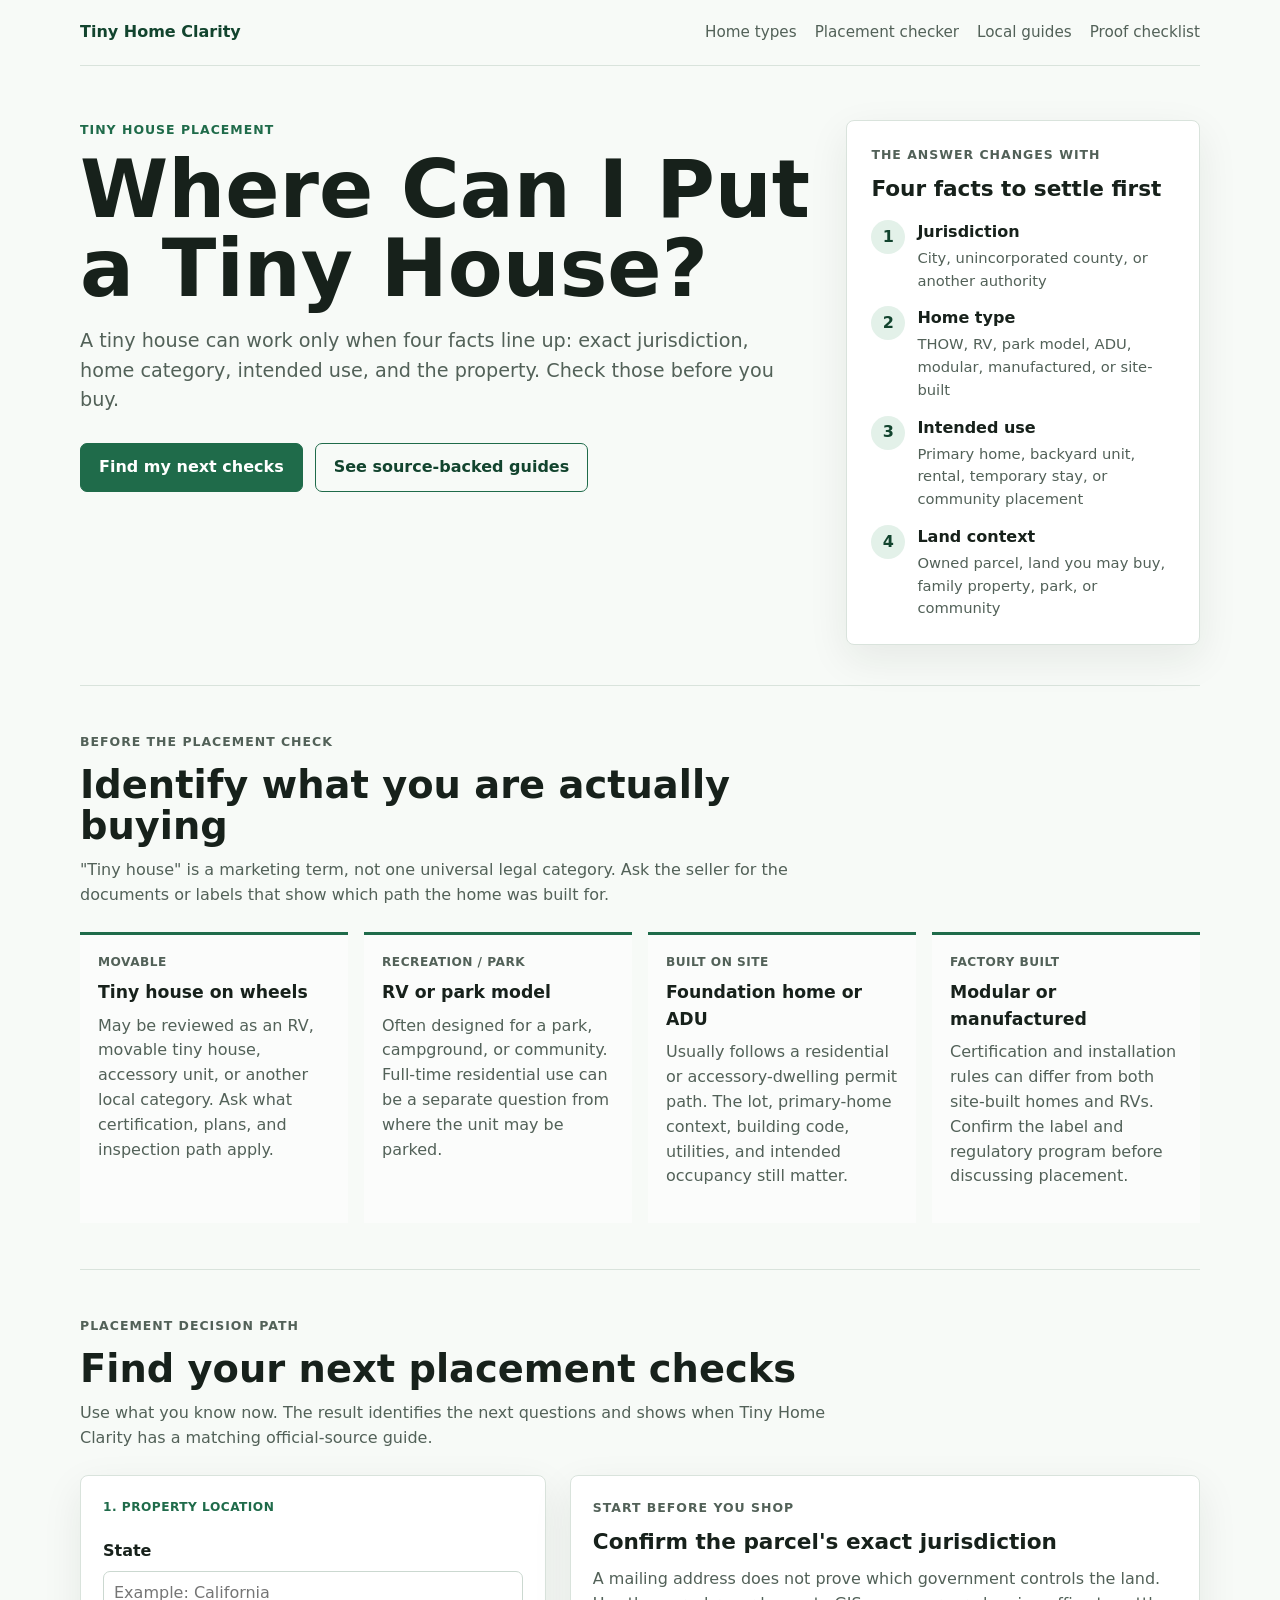
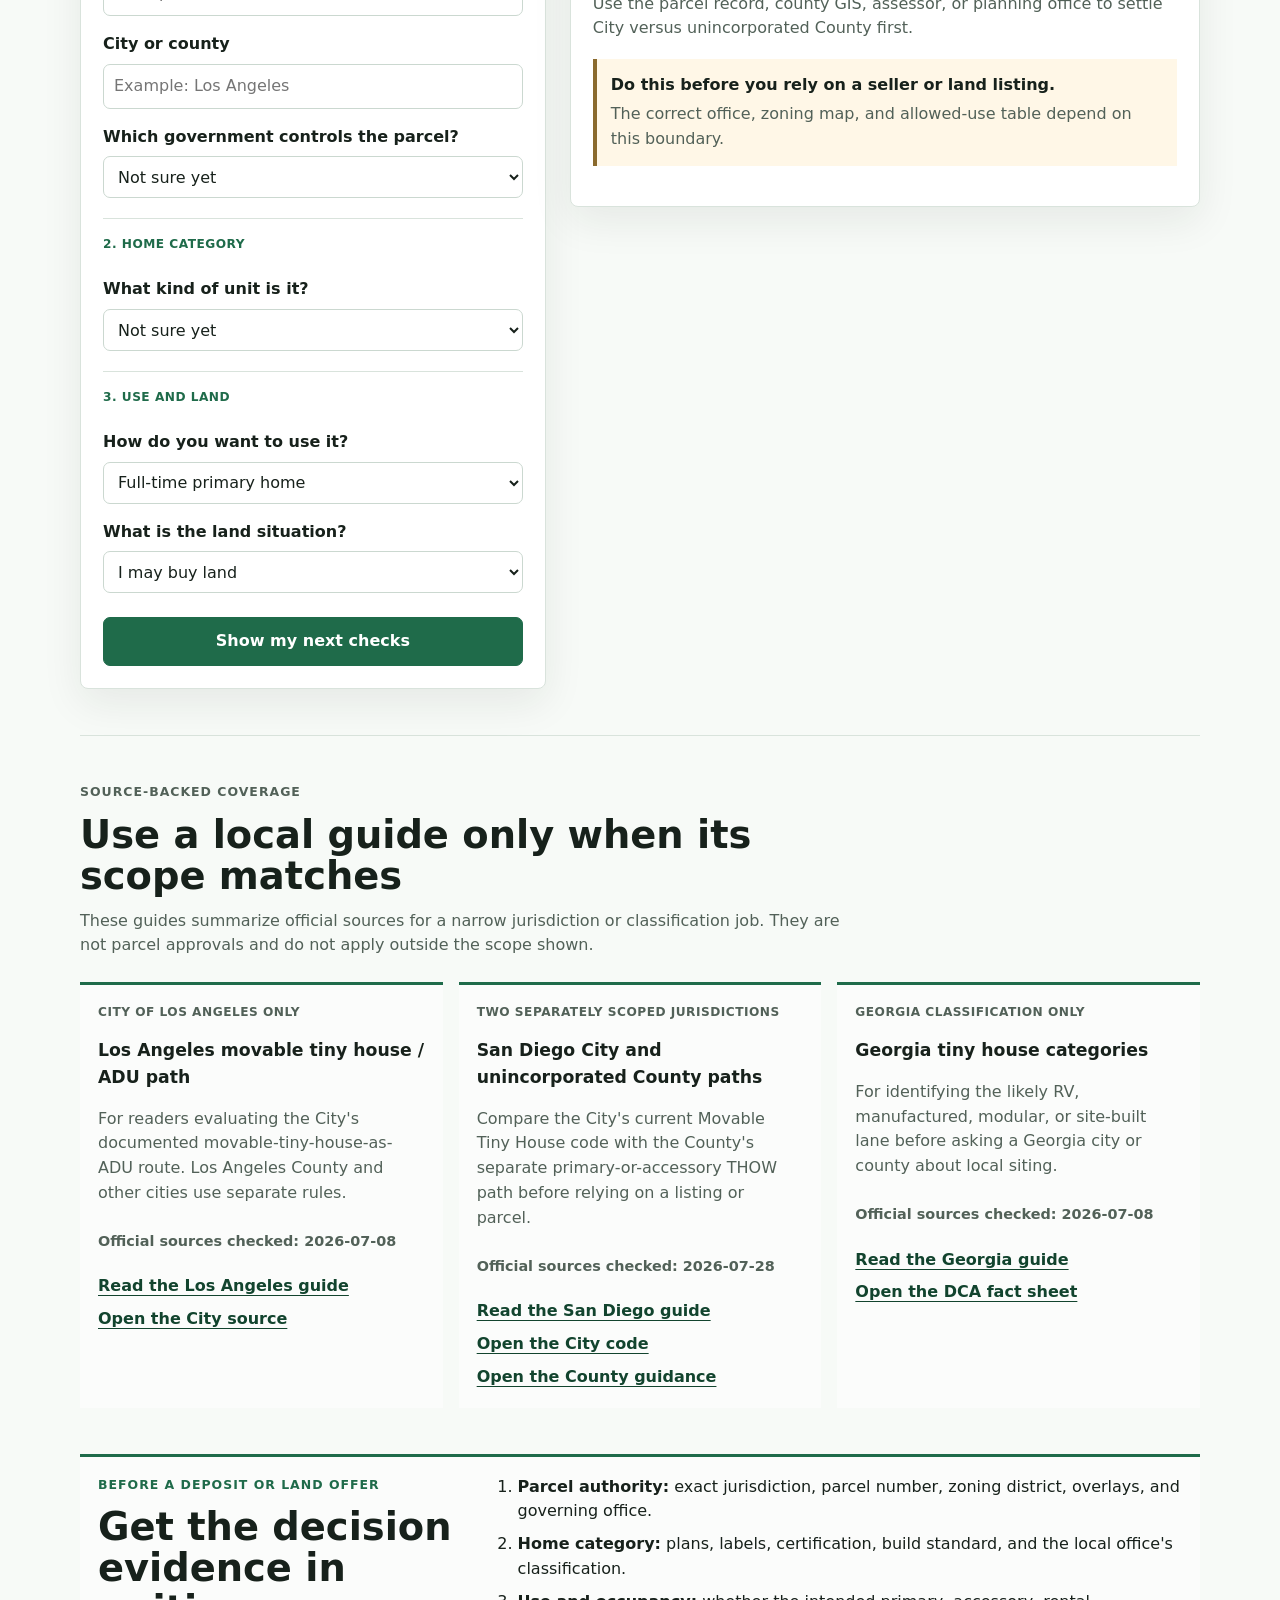
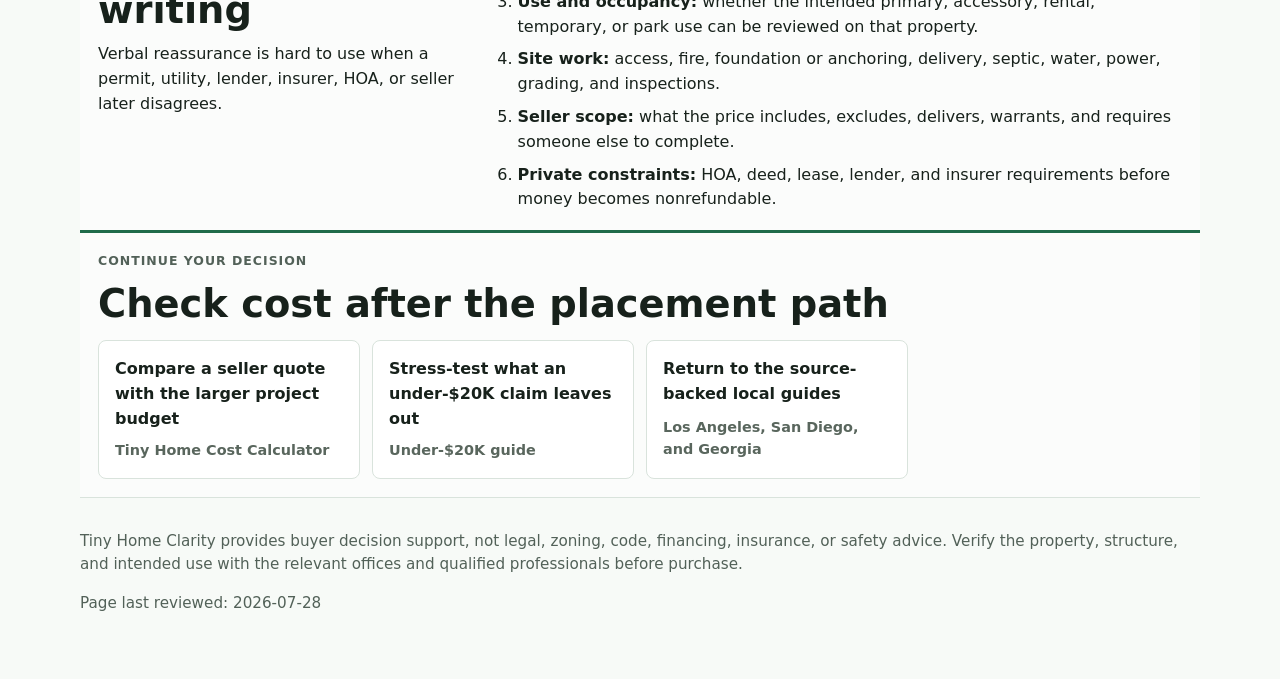
==== commit daaf743d: "site: separate San Diego city and county paths" ====
--- a/site/index.html
+++ b/site/index.html
@@ -180,13 +180,14 @@
             </div>
           </article>
           <article>
-            <p class="scope-label">City of San Diego only</p>
-            <h3>San Diego movable tiny house / ADU path</h3>
-            <p>For readers evaluating the City's movable tiny house and companion-unit framework. Unincorporated County guidance is a different path.</p>
-            <p class="source-date">Official sources checked: 2026-07-08</p>
+            <p class="scope-label">Two separately scoped jurisdictions</p>
+            <h3>San Diego City and unincorporated County paths</h3>
+            <p>Compare the City's current Movable Tiny House code with the County's separate primary-or-accessory THOW path before relying on a listing or parcel.</p>
+            <p class="source-date">Official sources checked: 2026-07-28</p>
             <div class="source-actions">
               <a href="./san-diego-tiny-house-adu/">Read the San Diego guide</a>
-              <a href="https://www.sandiego.gov/sites/default/files/dsdib403.pdf">Open the City bulletin</a>
+              <a href="https://docs.sandiego.gov/municode/MuniCodeChapter14/Ch14Art01Division03.pdf">Open the City code</a>
+              <a href="https://www.sandiegocounty.gov/content/sdc/pds/bldg/THOW.html">Open the County guidance</a>
             </div>
           </article>
           <article>
@@ -341,6 +342,15 @@
         return selectedPlace === city || selectedPlace === `cityof${city}`;
       }
 
+      function countyMatches(record, place) {
+        if (!record.county || record.county === "UNKNOWN") {
+          return false;
+        }
+        const county = normalize(record.county).replace(/county$/, "");
+        const selectedPlace = normalize(place).replace(/county$/, "");
+        return selectedPlace === county;
+      }
+
       function getMatchingRecord(state, place, jurisdiction) {
         return localRecords.find((record) => {
           if (!stateMatches(record, state)) {
@@ -349,7 +359,13 @@
           if (record.jurisdiction_type === "state agency classification source") {
             return true;
           }
-          return jurisdiction === "city" && record.jurisdiction_type === "city" && cityMatches(record, place);
+          if (jurisdiction === "city") {
+            return record.jurisdiction_type === "city" && cityMatches(record, place);
+          }
+          if (jurisdiction === "county") {
+            return record.jurisdiction_type === "unincorporated county" && countyMatches(record, place);
+          }
+          return false;
         });
       }
 
@@ -357,6 +373,7 @@
         const paths = {
           "los-angeles-ca-movable-tiny-house-adu": "./los-angeles-tiny-house-adu/",
           "san-diego-ca-movable-tiny-house-adu": "./san-diego-tiny-house-adu/",
+          "san-diego-county-ca-thow-dwelling": "./san-diego-tiny-house-adu/",
           "georgia-dca-tiny-house-classification": "./georgia-tiny-house-classification/"
         };
         return paths[record.record_id] || "";
@@ -365,6 +382,9 @@
       function recordScope(record) {
         if (record.jurisdiction_type === "state agency classification source") {
           return `${record.state} classification source only`;
+        }
+        if (record.jurisdiction_type === "unincorporated county") {
+          return `Unincorporated ${record.county} source path only`;
         }
         return `City of ${record.city} source path only`;
       }
@@ -386,10 +406,11 @@
         const supportPath = supportPagePath(record);
         const sourceUrl = record.official_source_urls[0];
         const isClassification = record.jurisdiction_type === "state agency classification source";
+        const localLabel = record.jurisdiction_type === "unincorporated county" ? "County" : "City";
         return `
           <div class="result-block source-match">
             <p class="scope-label">${escapeHtml(recordScope(record))}</p>
-            <h3>${isClassification ? "Use the state classification guide" : "Use the scoped City source guide"}</h3>
+            <h3>${isClassification ? "Use the state classification guide" : `Use the scoped ${localLabel} source guide`}</h3>
             <p>This source record was checked ${escapeHtml(record.last_checked_date)}. It identifies a possible classification or permit path, not approval for this parcel or unit.</p>
             <div class="source-actions">
               ${supportPath ? `<a href="${escapeHtml(supportPath)}">Read the scoped guide</a>` : ""}
@@ -401,7 +422,7 @@
 
       async function loadLocalRecords() {
         try {
-          const response = await fetch("./data/local-records.json");
+          const response = await fetch("./data/local-records.json?rev=2026-07-28-sd");
           if (!response.ok) {
             throw new Error(`Records request failed: ${response.status}`);
           }
@@ -429,15 +450,16 @@
         const home = homeDetails[homeType] || homeDetails["not-sure"];
         const sourceMatch = getMatchingRecord(rawState, rawPlace, jurisdiction);
         const classificationMatch = sourceMatch?.jurisdiction_type === "state agency classification source";
+        const sourceScope = sourceMatch?.jurisdiction_type === "unincorporated county" ? "County" : "City";
         const resultEyebrow = classificationMatch
           ? "State classification route plus local checks"
           : sourceMatch
-            ? "Source-backed City route plus parcel checks"
+            ? `Source-backed ${sourceScope} route plus parcel checks`
             : "General decision path";
         const statusTitle = classificationMatch
           ? `${sourceMatch.state} state classification guidance is available.`
           : sourceMatch
-            ? "A scoped City source guide matched your details."
+            ? `A scoped ${sourceScope} source guide matched your details.`
             : "No scoped local guide matched these details.";
         const statusDetail = classificationMatch
           ? "Use it to identify the likely home category, then verify siting with the responsible city or county."
--- a/site/styles.css
+++ b/site/styles.css
@@ -94,6 +94,16 @@
   border-top: 1px solid var(--line);
 }
 
+.san-diego-hero {
+  max-width: 900px;
+}
+
+.san-diego-hero h1 {
+  max-width: 850px;
+  font-size: 3.75rem;
+  line-height: 1.02;
+}
+
 .hero-panel,
 .form-card,
 .result-panel,
@@ -647,6 +657,171 @@
   text-underline-offset: 4px;
 }
 
+.jurisdiction-section {
+  padding-top: 28px;
+}
+
+.jurisdiction-routes {
+  display: grid;
+  grid-template-columns: repeat(3, minmax(0, 1fr));
+  gap: 16px;
+  margin-top: 22px;
+}
+
+.jurisdiction-route {
+  display: grid;
+  grid-template-columns: 32px minmax(0, 1fr);
+  gap: 12px;
+  min-height: 148px;
+  padding: 18px;
+  border: 1px solid var(--line);
+  border-top: 4px solid var(--accent);
+  border-radius: 8px;
+  background: var(--panel);
+  box-shadow: var(--shadow);
+  text-decoration: none;
+}
+
+.jurisdiction-route:hover,
+.jurisdiction-route:focus {
+  border-color: var(--accent);
+  color: var(--accent-dark);
+}
+
+.jurisdiction-route strong,
+.jurisdiction-route small {
+  display: block;
+}
+
+.jurisdiction-route strong {
+  margin-bottom: 8px;
+}
+
+.jurisdiction-route small {
+  color: var(--muted);
+  font-size: 0.92rem;
+}
+
+.jurisdiction-route.route-stop {
+  border-top-color: var(--warn);
+}
+
+.route-number {
+  display: grid;
+  width: 30px;
+  height: 30px;
+  place-items: center;
+  border-radius: 50%;
+  background: var(--accent-soft);
+  color: var(--accent-dark);
+  font-weight: 800;
+}
+
+.route-stop .route-number {
+  background: var(--warn-soft);
+  color: var(--warn);
+}
+
+.route-help {
+  margin: 18px 0 0;
+  color: var(--muted);
+}
+
+.route-help a,
+.term-decoder a {
+  color: var(--accent-dark);
+  font-weight: 800;
+  text-underline-offset: 4px;
+}
+
+.term-decoder {
+  max-width: 860px;
+  margin-top: 18px;
+  padding: 14px 16px;
+  border-left: 4px solid var(--accent);
+  background: var(--accent-soft);
+}
+
+.term-decoder p {
+  margin: 4px 0 0;
+}
+
+.path-comparison {
+  display: grid;
+  grid-template-columns: repeat(2, minmax(0, 1fr));
+  gap: 22px;
+  align-items: start;
+}
+
+.path-panel {
+  min-width: 0;
+  padding: 24px;
+  border: 1px solid var(--line);
+  border-top: 4px solid var(--accent);
+  border-radius: 8px;
+  background: var(--panel);
+  box-shadow: var(--shadow);
+}
+
+.path-panel h3 {
+  font-size: 1.45rem;
+  line-height: 1.2;
+}
+
+.path-answer {
+  color: var(--muted);
+}
+
+.path-facts {
+  margin: 20px 0;
+}
+
+.path-facts div {
+  grid-template-columns: 120px minmax(0, 1fr);
+}
+
+.question-callout {
+  margin-top: 20px;
+  padding: 14px 16px;
+  border-left: 4px solid var(--accent);
+  background: var(--accent-soft);
+}
+
+.question-callout p {
+  margin: 6px 0 0;
+}
+
+.source-block {
+  margin-top: 22px;
+  padding-top: 18px;
+  border-top: 1px solid var(--line);
+}
+
+.source-block ul {
+  margin: 0;
+  padding-left: 20px;
+}
+
+.source-block li + li {
+  margin-top: 8px;
+}
+
+.source-block a {
+  color: var(--accent-dark);
+  font-weight: 800;
+  text-underline-offset: 4px;
+}
+
+.confidence-note {
+  margin: 18px 0 0;
+  color: var(--muted);
+}
+
+.route-boundary {
+  max-width: none;
+  margin-top: 22px;
+}
+
 .table-wrap {
   overflow-x: auto;
 }
@@ -887,6 +1062,8 @@
   .category-grid,
   .source-grid,
   .support-grid,
+  .jurisdiction-routes,
+  .path-comparison,
   .record-example-heading,
   .record-detail-grid,
   .split-panel,
@@ -931,8 +1108,28 @@
     padding: 26px 0 24px;
   }
 
+  .support-hero {
+    padding: 22px 0 18px;
+  }
+
+  .san-diego-hero {
+    padding: 18px 0 8px;
+  }
+
+  .san-diego-hero .lede {
+    font-size: 1.02rem;
+  }
+
+  .san-diego-hero .freshness-label {
+    display: none;
+  }
+
   h1 {
     font-size: 2.4rem;
+  }
+
+  .san-diego-hero h1 {
+    font-size: 2.35rem;
   }
 
   .lede {
@@ -958,4 +1155,12 @@
     grid-template-columns: 1fr;
     gap: 2px;
   }
-}
+
+  .jurisdiction-route {
+    min-height: 0;
+  }
+
+  .path-panel {
+    padding: 20px;
+  }
+}
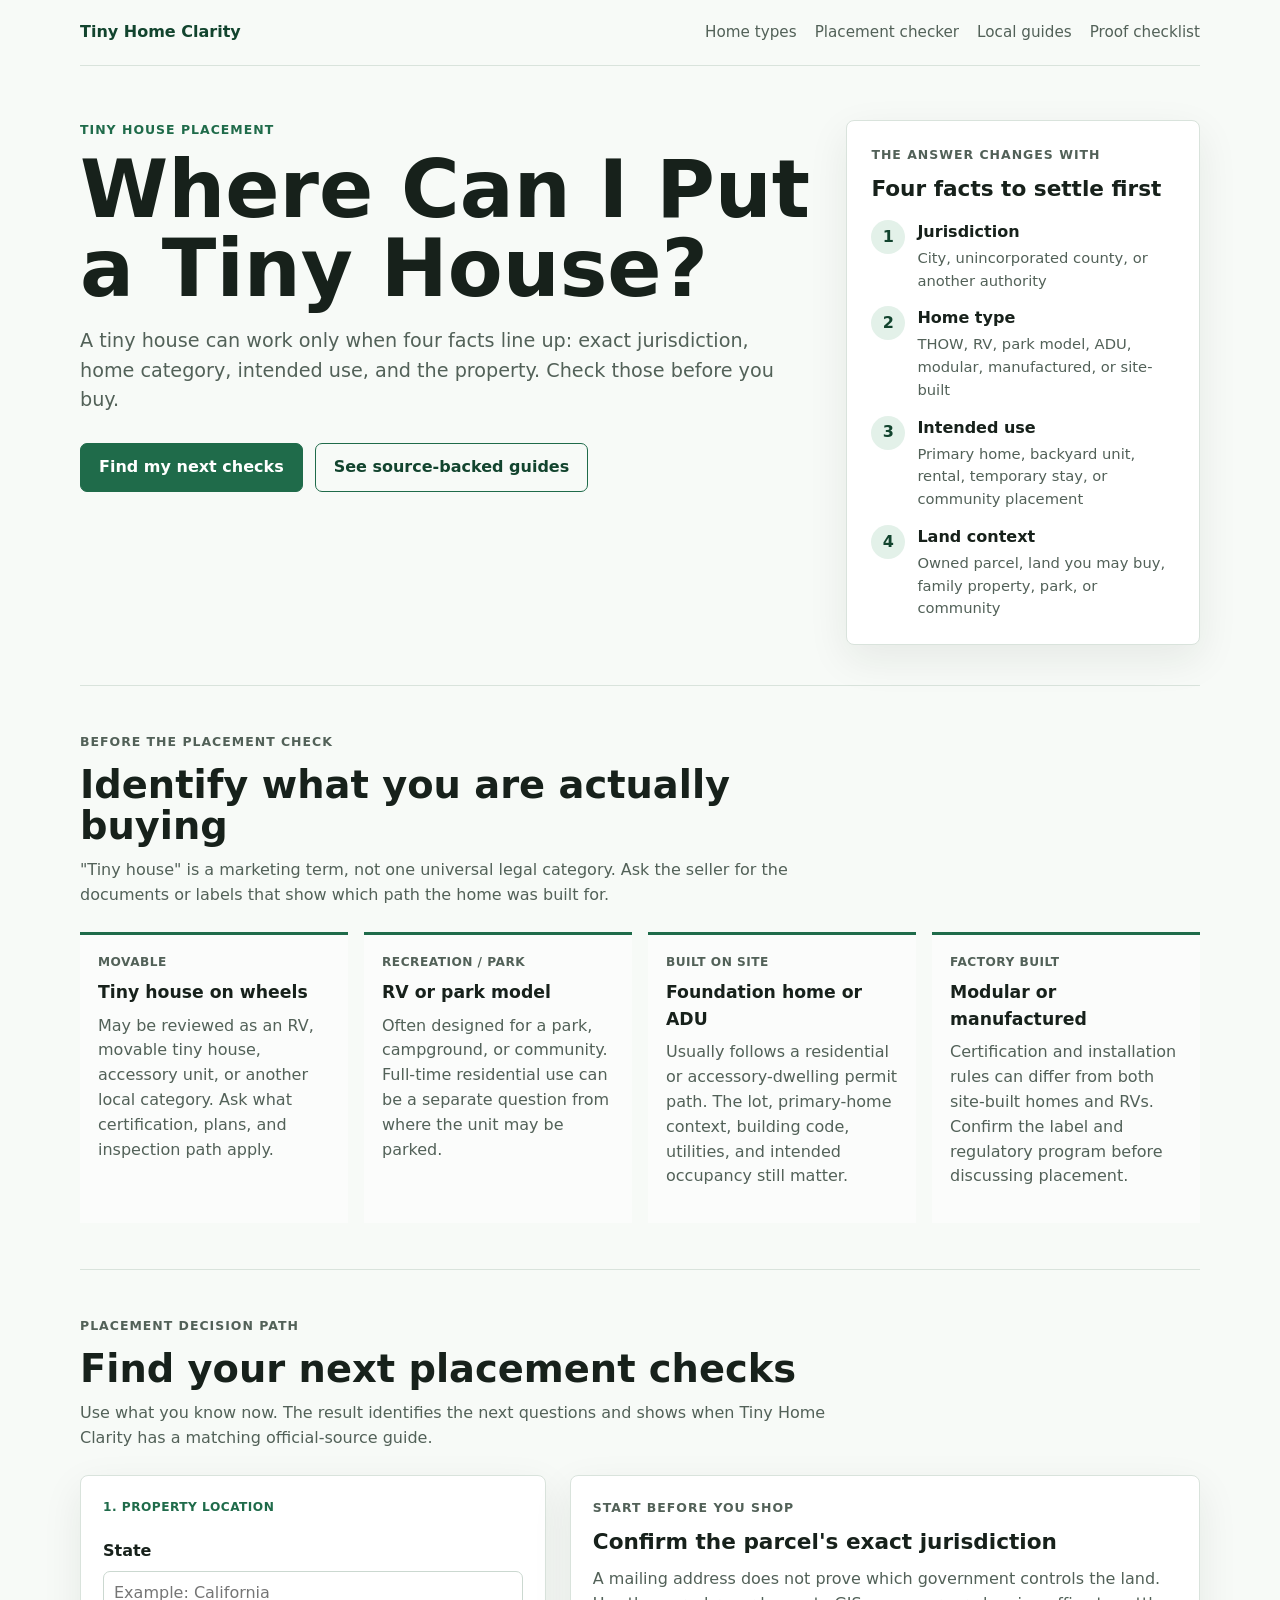
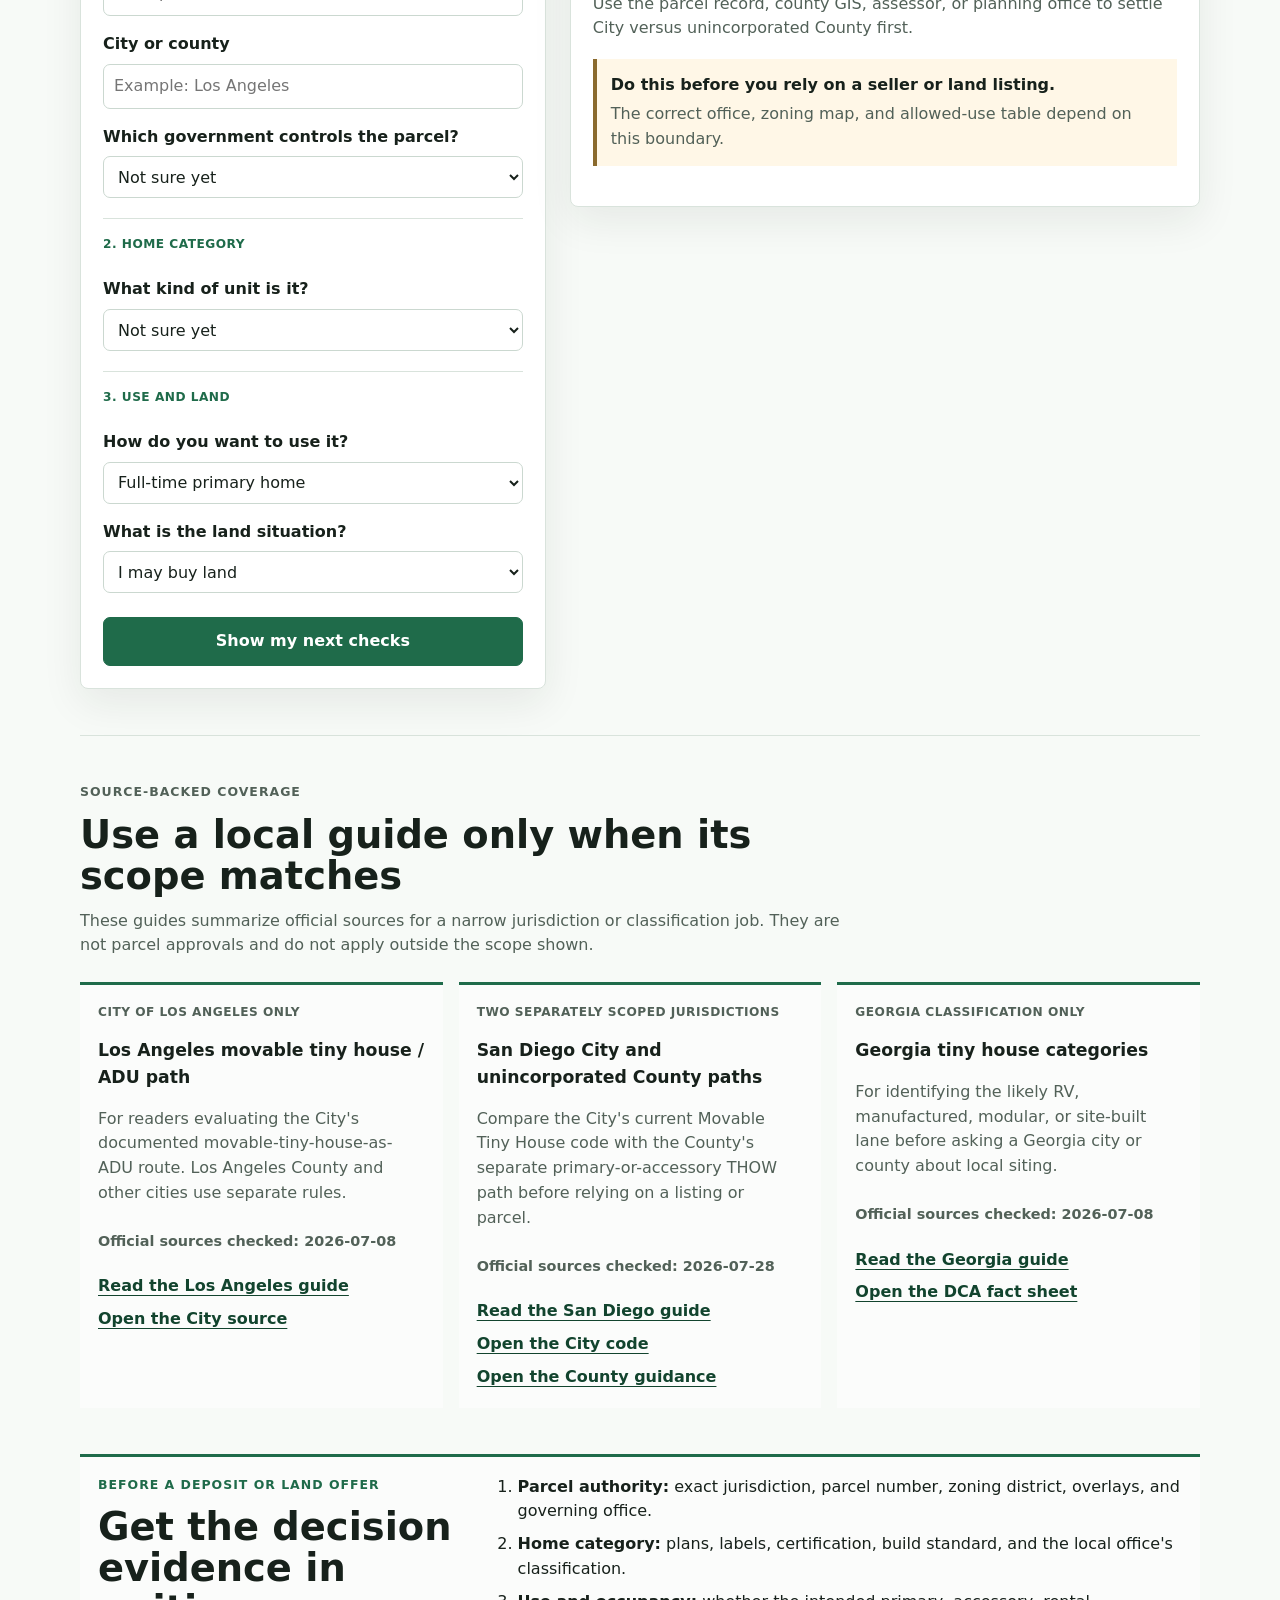
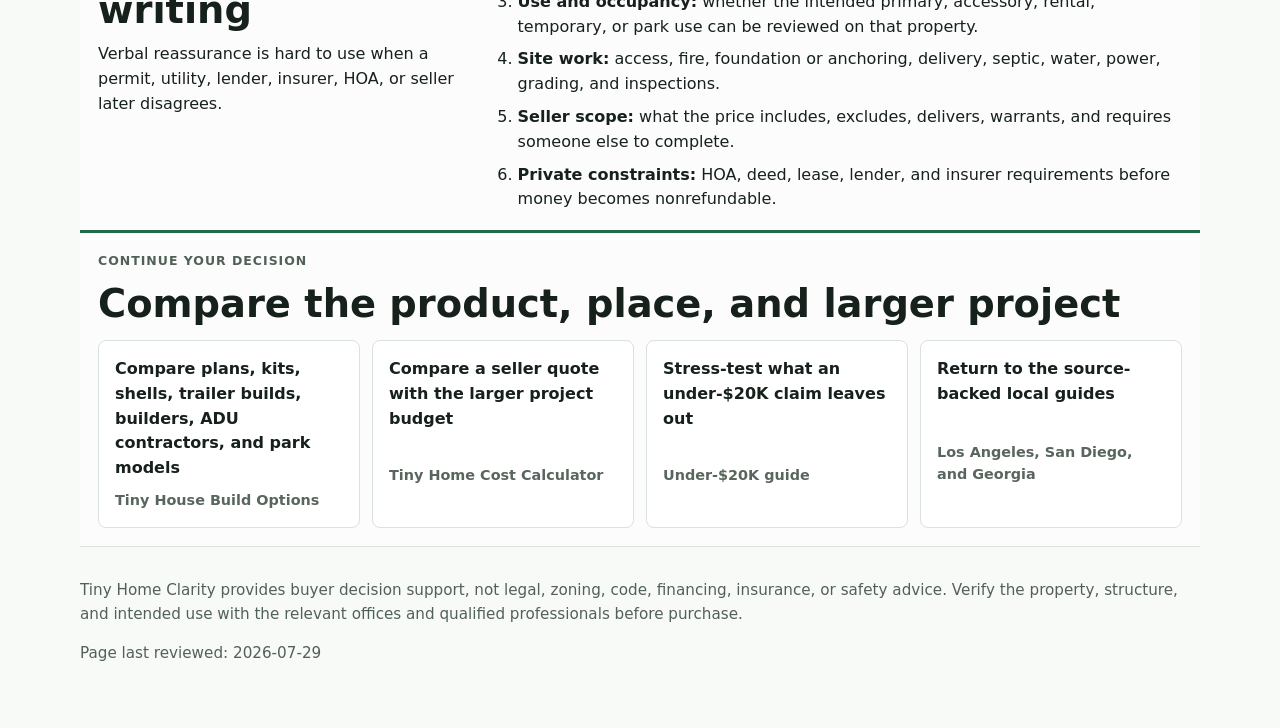
==== commit 18956949: "feat: add tiny house build options guide" ====
--- a/site/index.html
+++ b/site/index.html
@@ -221,8 +221,9 @@
 
       <section class="content-section next-links" aria-labelledby="next-title">
         <p class="eyebrow">Continue your decision</p>
-        <h2 id="next-title">Check cost after the placement path</h2>
+        <h2 id="next-title">Compare the product, place, and larger project</h2>
         <div class="planned-grid decision-links">
+          <a href="./tiny-house-build-options/">Compare plans, kits, shells, trailer builds, builders, ADU contractors, and park models <span>Tiny House Build Options</span></a>
           <a href="./tiny-home-cost-calculator/">Compare a seller quote with the larger project budget <span>Tiny Home Cost Calculator</span></a>
           <a href="./tiny-house-under-20k/">Stress-test what an under-$20K claim leaves out <span>Under-$20K guide</span></a>
           <a href="#records">Return to the source-backed local guides <span>Los Angeles, San Diego, and Georgia</span></a>
@@ -232,7 +233,7 @@
 
     <footer class="site-footer">
       <p>Tiny Home Clarity provides buyer decision support, not legal, zoning, code, financing, insurance, or safety advice. Verify the property, structure, and intended use with the relevant offices and qualified professionals before purchase.</p>
-      <p>Page last reviewed: 2026-07-28</p>
+      <p>Page last reviewed: 2026-07-29</p>
     </footer>
 
     <script>
--- a/site/styles.css
+++ b/site/styles.css
@@ -268,6 +268,38 @@
   align-items: start;
 }
 
+.calculator-hero {
+  max-width: 900px;
+  padding: 42px 0 26px;
+}
+
+.calculator-hero h1 {
+  max-width: 850px;
+  margin-bottom: 14px;
+  font-size: 3.75rem;
+  line-height: 1.02;
+}
+
+.calculator-hero .lede {
+  max-width: 800px;
+}
+
+.calculator-boundary {
+  max-width: 800px;
+  margin-bottom: 14px;
+  padding-left: 14px;
+  border-left: 3px solid var(--accent);
+  color: var(--muted);
+}
+
+.calculator-section {
+  padding-top: 30px;
+}
+
+.calculator-heading {
+  margin-bottom: 18px;
+}
+
 .form-card,
 .result-panel,
 .record-card {
@@ -281,6 +313,73 @@
 
 .calculator-form {
   gap: 22px;
+}
+
+.calculator-step-title {
+  margin: 0;
+  color: var(--accent-dark);
+  font-weight: 850;
+}
+
+.calculator-details {
+  border: 1px solid var(--line);
+  border-radius: 8px;
+  background: #fbfdfb;
+}
+
+.calculator-details summary {
+  padding: 15px 16px;
+  color: var(--accent-dark);
+  font-weight: 850;
+  cursor: pointer;
+}
+
+.calculator-details[open] summary {
+  border-bottom: 1px solid var(--line);
+}
+
+.details-body {
+  display: grid;
+  gap: 14px;
+  padding: 16px;
+}
+
+.cost-line {
+  display: grid;
+  grid-template-columns: minmax(0, 1.35fr) minmax(120px, 0.65fr);
+  gap: 12px;
+  align-items: end;
+  padding-top: 12px;
+  border-top: 1px solid var(--line);
+}
+
+.cost-line:first-of-type {
+  padding-top: 0;
+  border-top: 0;
+}
+
+.contingency-row {
+  padding-top: 14px;
+  border-top: 1px solid var(--line);
+}
+
+.calculator-result .result-block.warning {
+  margin-top: 18px;
+}
+
+.calculator-result .result-block.warning h3 {
+  margin-bottom: 8px;
+}
+
+.calculator-related {
+  grid-template-columns: repeat(2, minmax(0, 1fr));
+}
+
+.calculator-form input:disabled,
+.calculator-form select:disabled {
+  background: #edf2ee;
+  color: var(--subtle);
+  cursor: not-allowed;
 }
 
 .form-group {
@@ -1053,6 +1152,186 @@
   border-top: 1px solid var(--line);
   color: var(--muted);
   font-size: 0.95rem;
+}
+
+.build-options-page {
+  --build-accent: #245b6b;
+  --build-soft: #e7f0f2;
+}
+
+.build-options-page .eyebrow {
+  letter-spacing: 0;
+}
+
+.build-options-hero {
+  padding: 42px 0 46px;
+  border-top: 1px solid var(--line);
+}
+
+.build-options-intro {
+  max-width: 900px;
+}
+
+.build-options-intro h1 {
+  max-width: 900px;
+  font-size: 4.35rem;
+  line-height: 1.02;
+}
+
+.build-answer {
+  max-width: 780px;
+  margin: 24px 0 0;
+  padding: 14px 18px;
+  border-left: 4px solid var(--build-accent);
+  background: var(--build-soft);
+  color: var(--muted);
+  font-size: 1.06rem;
+}
+
+.build-answer strong {
+  color: var(--ink);
+}
+
+.build-hero-media {
+  margin: 34px 0 0;
+}
+
+.build-hero-media img {
+  display: block;
+  width: 100%;
+  height: 240px;
+  border-radius: 6px;
+  object-fit: cover;
+  object-position: center 42%;
+}
+
+.build-hero-media figcaption {
+  max-width: 860px;
+  margin-top: 10px;
+  color: var(--subtle);
+  font-size: 0.9rem;
+}
+
+.build-option-table {
+  min-width: 980px;
+}
+
+.build-option-table tbody th {
+  background: var(--panel);
+  color: var(--ink);
+  font-size: 0.96rem;
+  letter-spacing: 0;
+  text-transform: none;
+}
+
+.build-scope-section {
+  display: grid;
+  grid-template-columns: minmax(0, 0.8fr) minmax(0, 1.2fr);
+  gap: 28px 48px;
+  align-items: start;
+}
+
+.build-scope-section .section-heading {
+  grid-row: span 2;
+}
+
+.responsibility-list {
+  display: grid;
+  gap: 0;
+  margin: 0;
+  padding: 0;
+  border-top: 1px solid var(--line);
+  list-style: none;
+}
+
+.responsibility-list li {
+  display: grid;
+  grid-template-columns: minmax(150px, 0.42fr) minmax(0, 1fr);
+  gap: 18px;
+  padding: 16px 0;
+  border-bottom: 1px solid var(--line);
+}
+
+.responsibility-list span {
+  color: var(--muted);
+}
+
+.scope-example {
+  padding: 18px 20px;
+  border-left: 4px solid var(--build-accent);
+  background: var(--build-soft);
+}
+
+.scope-example p:last-child {
+  margin-bottom: 0;
+}
+
+.document-grid {
+  display: grid;
+  grid-template-columns: repeat(2, minmax(0, 1fr));
+  gap: 18px;
+}
+
+.document-grid article {
+  position: relative;
+  min-width: 0;
+  padding: 20px 20px 20px 64px;
+  border: 1px solid var(--line);
+  border-radius: 6px;
+  background: var(--panel);
+}
+
+.document-number {
+  position: absolute;
+  top: 20px;
+  left: 20px;
+  display: grid;
+  width: 30px;
+  height: 30px;
+  margin: 0;
+  place-items: center;
+  border-radius: 50%;
+  background: var(--build-accent);
+  color: #ffffff;
+  font-weight: 800;
+}
+
+.document-grid p:last-child {
+  margin-bottom: 0;
+  color: var(--muted);
+}
+
+.risk-band {
+  padding-right: 24px;
+  padding-left: 24px;
+  border-top: 1px solid #e4d8c9;
+  border-bottom: 1px solid #e4d8c9;
+  background: #f7f3ed;
+}
+
+.build-risk-grid {
+  margin-top: 0;
+}
+
+.build-risk-grid > div {
+  min-width: 0;
+}
+
+.build-source-grid {
+  grid-template-columns: repeat(2, minmax(0, 1fr));
+}
+
+.build-source-grid article {
+  min-width: 0;
+}
+
+.build-source-grid article a {
+  display: block;
+  margin-top: 8px;
+}
+
+.build-source-date {
+  margin-top: 18px;
 }
 
 @media (max-width: 900px) {
@@ -1073,13 +1352,101 @@
     grid-template-columns: 1fr;
   }
 
+  .build-scope-section,
+  .document-grid,
+  .build-source-grid {
+    grid-template-columns: 1fr;
+  }
+
+  .build-scope-section .section-heading {
+    grid-row: auto;
+  }
+
   .result-panel {
     position: static;
   }
 
   .cost-input-grid,
-  .metric-grid {
+  .metric-grid,
+  .calculator-related {
     grid-template-columns: 1fr;
+  }
+}
+
+@media (max-width: 900px) {
+  .build-table-wrap {
+    overflow: visible;
+  }
+
+  .build-option-table {
+    min-width: 0;
+    border: 0;
+    background: transparent;
+    box-shadow: none;
+  }
+
+  .build-option-table thead {
+    position: absolute;
+    width: 1px;
+    height: 1px;
+    padding: 0;
+    overflow: hidden;
+    clip: rect(0, 0, 0, 0);
+    white-space: nowrap;
+    border: 0;
+  }
+
+  .build-option-table tbody,
+  .build-option-table tr,
+  .build-option-table th,
+  .build-option-table td {
+    display: block;
+    width: 100%;
+  }
+
+  .build-option-table tr {
+    margin-bottom: 18px;
+    overflow: hidden;
+    border: 1px solid var(--line);
+    border-radius: 6px;
+    background: var(--panel);
+  }
+
+  .build-option-table tbody th {
+    padding: 14px;
+    border-bottom: 1px solid var(--line);
+    background: var(--build-soft);
+    color: var(--build-accent);
+    font-size: 1.05rem;
+  }
+
+  .build-option-table td {
+    display: grid;
+    grid-template-columns: minmax(120px, 0.35fr) minmax(0, 1fr);
+    gap: 14px;
+    padding: 13px 14px;
+  }
+
+  .build-option-table td::before {
+    color: var(--subtle);
+    font-size: 0.82rem;
+    font-weight: 800;
+  }
+
+  .build-option-table td:nth-of-type(1)::before {
+    content: "May fit when";
+  }
+
+  .build-option-table td:nth-of-type(2)::before {
+    content: "You inherit";
+  }
+
+  .build-option-table td:nth-of-type(3)::before {
+    content: "Get in writing";
+  }
+
+  .build-option-table td:nth-of-type(4)::before {
+    content: "Separate answer";
   }
 }
 
@@ -1151,6 +1518,58 @@
     padding: 18px;
   }
 
+  .calculator-hero {
+    padding: 30px 0 20px;
+  }
+
+  .calculator-hero h1 {
+    font-size: 2.55rem;
+    line-height: 1.04;
+  }
+
+  .calculator-hero .lede {
+    font-size: 1.05rem;
+  }
+
+  .calculator-hero .freshness-label {
+    display: none;
+  }
+
+  .build-options-hero {
+    padding: 26px 0 22px;
+  }
+
+  .build-options-intro h1 {
+    font-size: 2.55rem;
+    line-height: 1.04;
+  }
+
+  .build-options-intro .lede {
+    font-size: 1.05rem;
+  }
+
+  .build-hero-media {
+    margin-top: 18px;
+  }
+
+  .build-hero-media img {
+    height: 80px;
+  }
+
+  .build-hero-media figcaption {
+    display: none;
+  }
+
+  .responsibility-list li {
+    grid-template-columns: 1fr;
+    gap: 5px;
+  }
+
+  .cost-line {
+    grid-template-columns: 1fr;
+    gap: 8px;
+  }
+
   dl div {
     grid-template-columns: 1fr;
     gap: 2px;
@@ -1164,3 +1583,79 @@
     padding: 20px;
   }
 }
+
+@media (max-width: 480px) {
+  .build-option-table td {
+    grid-template-columns: 1fr;
+    gap: 4px;
+  }
+
+  .document-grid article {
+    padding: 18px 18px 18px 58px;
+  }
+
+  .document-number {
+    top: 18px;
+    left: 16px;
+  }
+
+  .risk-band {
+    padding-right: 14px;
+    padding-left: 14px;
+  }
+}
+
+@media (max-width: 360px) {
+  .build-options-page .site-nav {
+    display: none;
+  }
+
+  .build-options-page .site-header {
+    padding: 12px 0;
+  }
+
+  .build-options-hero {
+    padding: 14px 0 12px;
+  }
+
+  .build-options-intro h1 {
+    margin-bottom: 10px;
+    font-size: 2.05rem;
+    line-height: 1.02;
+  }
+
+  .build-options-intro .lede {
+    margin-bottom: 10px;
+    font-size: 0.95rem;
+    line-height: 1.4;
+  }
+
+  .build-answer {
+    margin-top: 12px;
+    padding: 9px 10px;
+    font-size: 0.92rem;
+    line-height: 1.4;
+  }
+
+  .build-options-intro .hero-actions {
+    display: grid;
+    grid-template-columns: repeat(2, minmax(0, 1fr));
+    gap: 8px;
+    margin-top: 12px;
+  }
+
+  .build-options-intro .button {
+    min-height: 40px;
+    padding: 8px;
+    font-size: 0.88rem;
+    line-height: 1.2;
+  }
+
+  .build-hero-media {
+    margin-top: 10px;
+  }
+
+  .build-hero-media img {
+    height: 44px;
+  }
+}
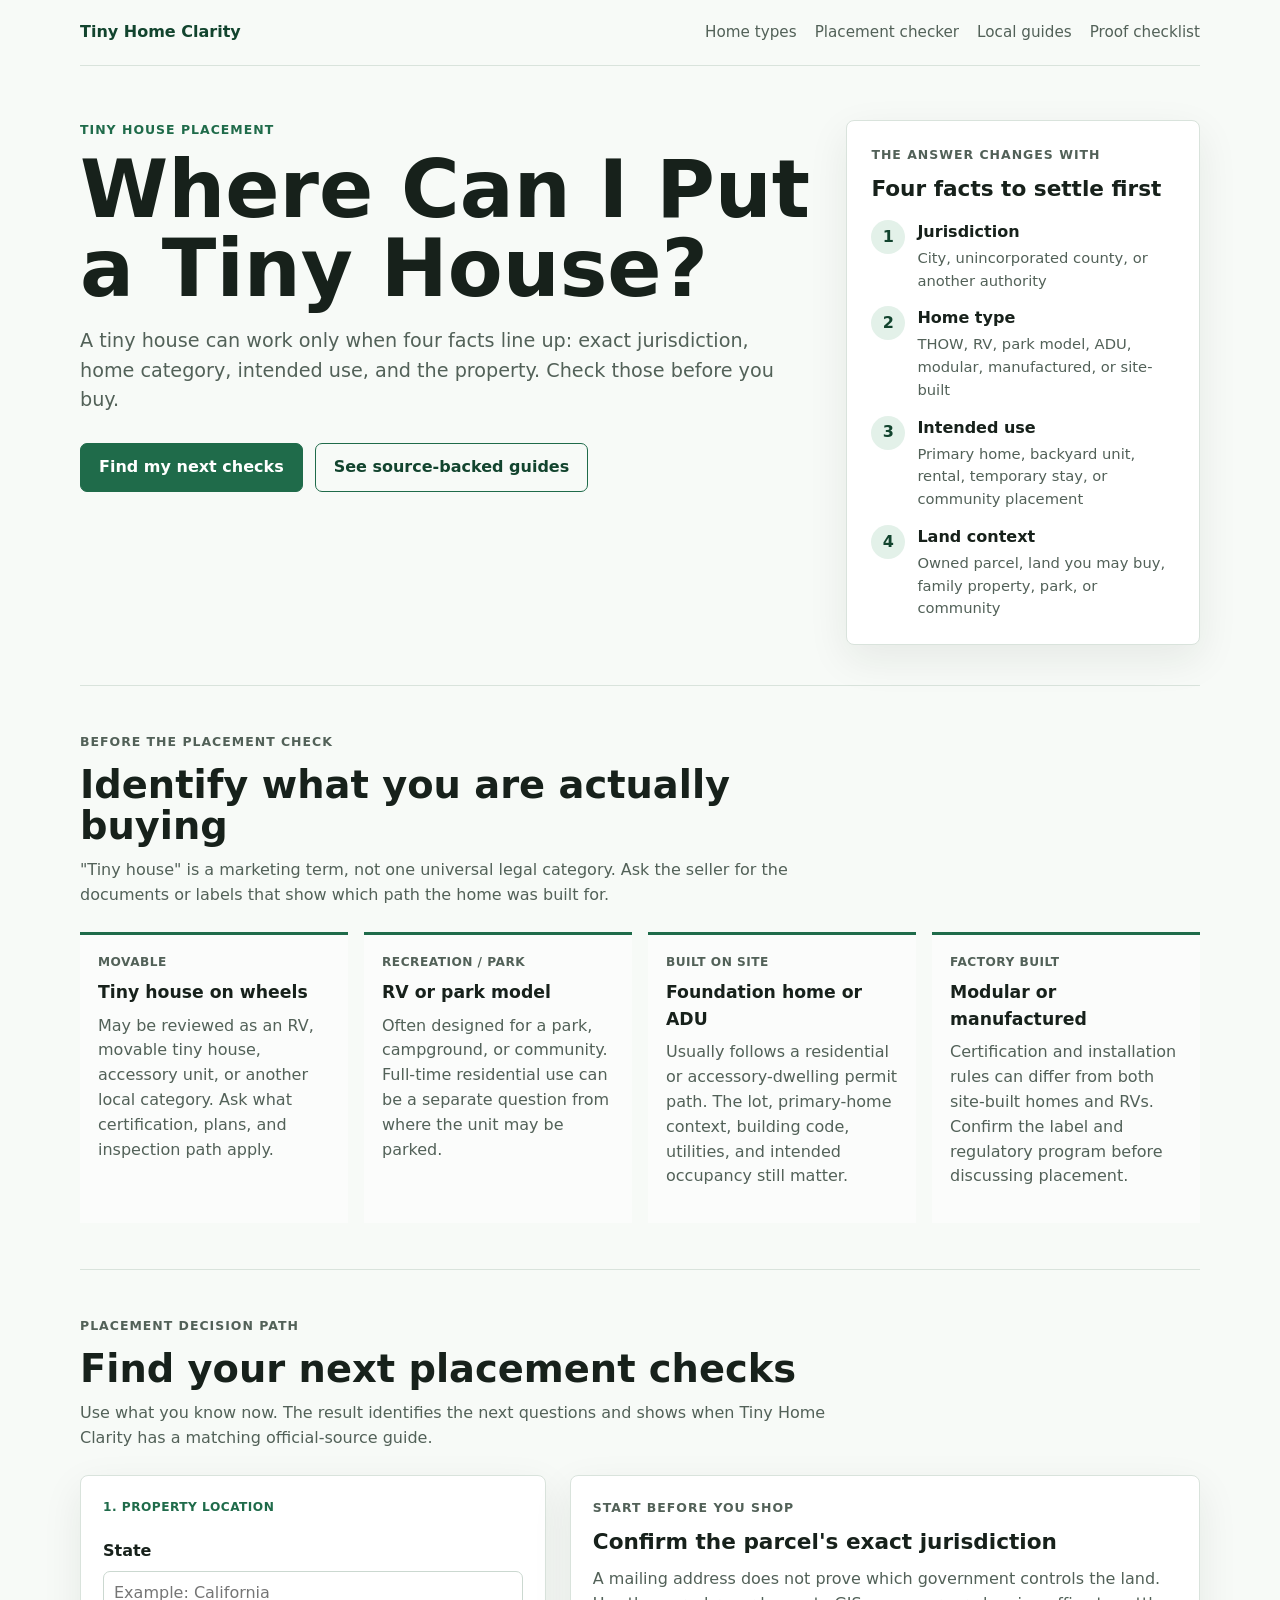
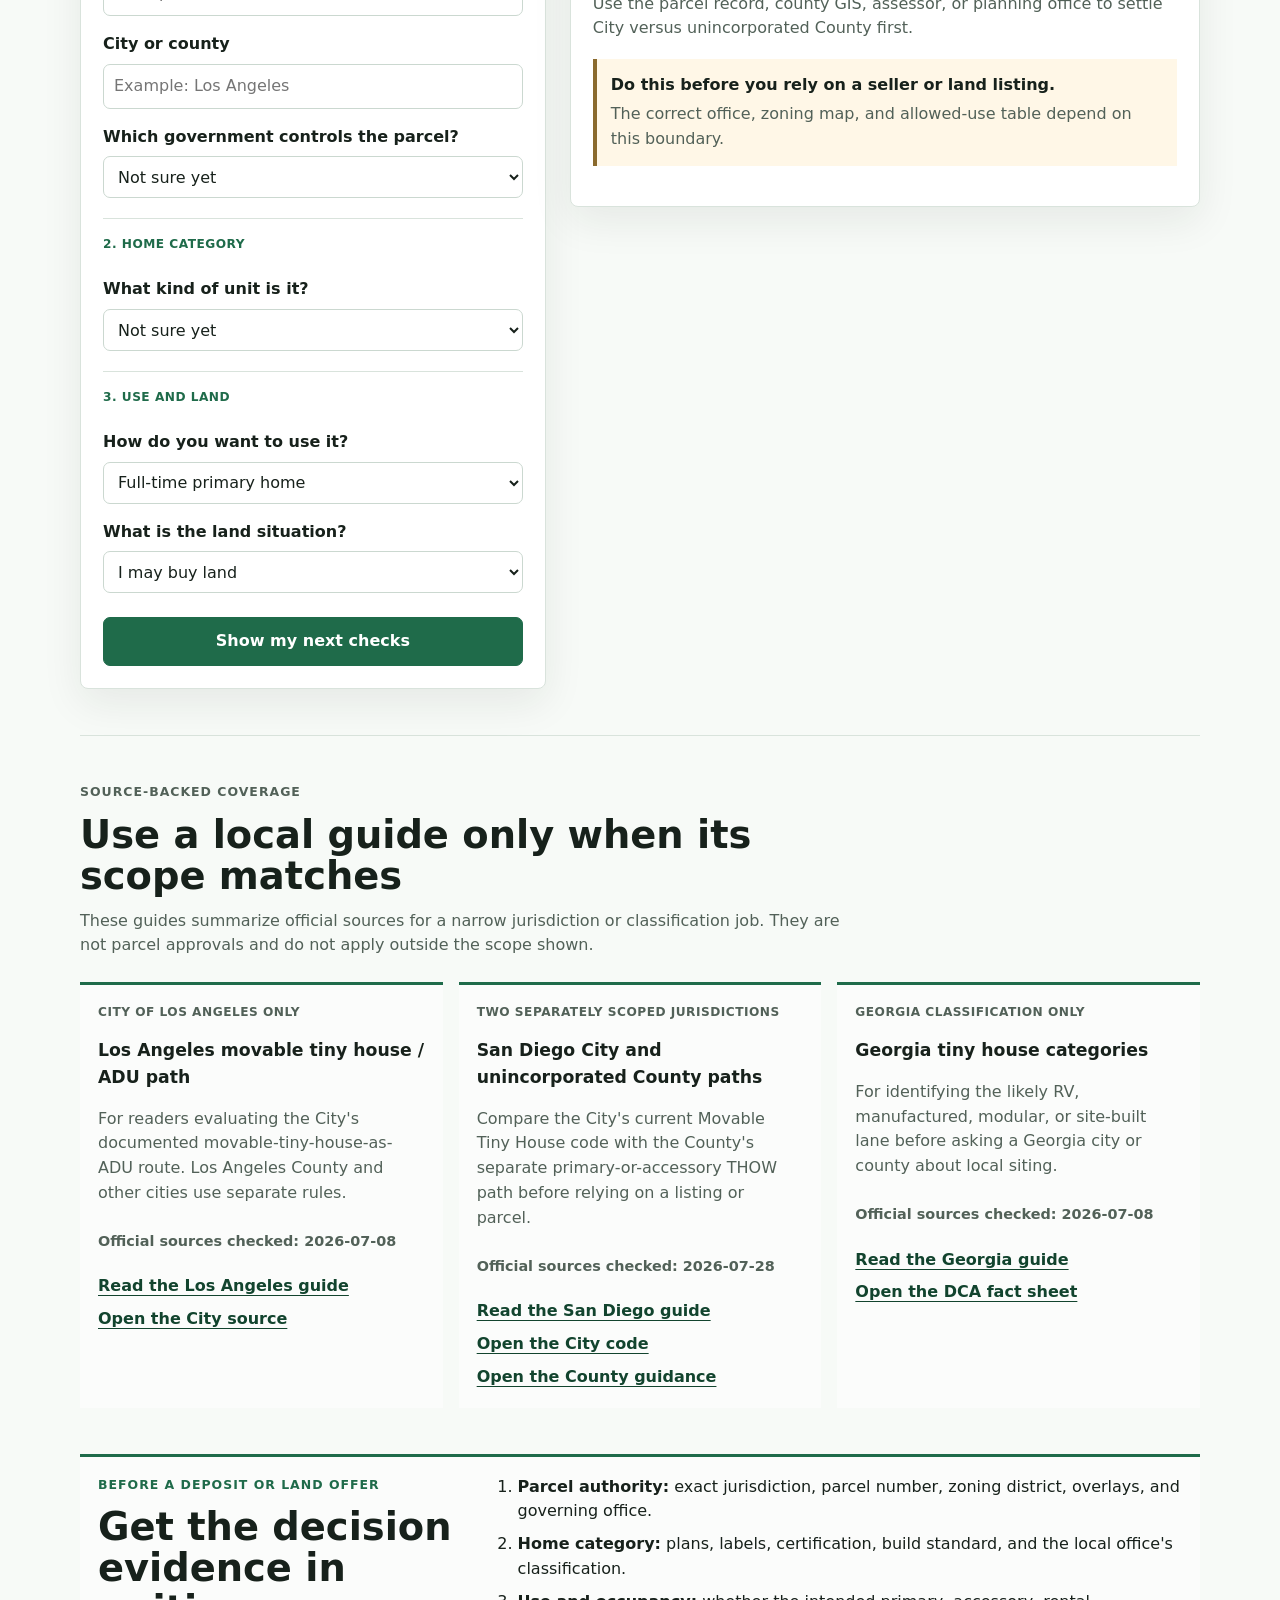
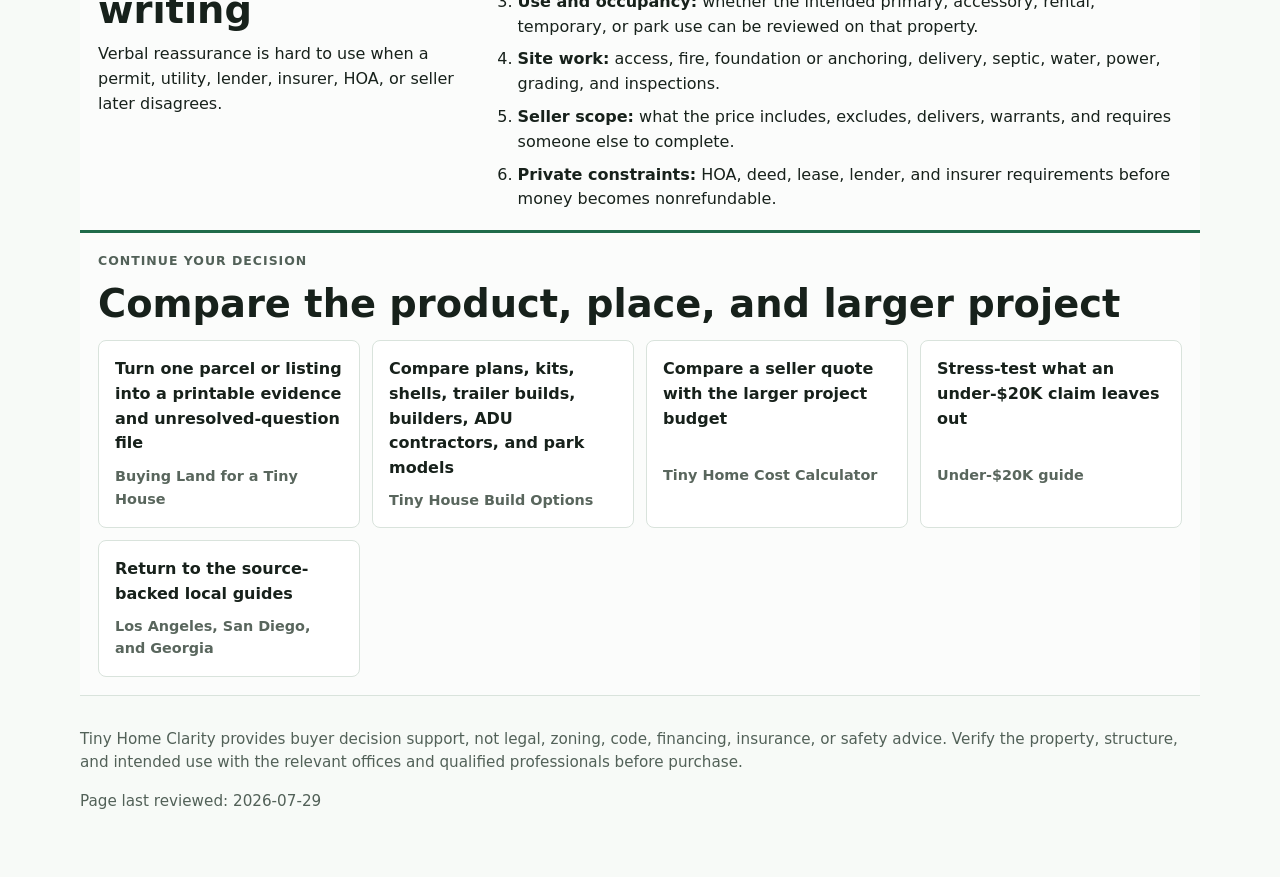
==== commit b9760e93: "feat: add pre-offer parcel evidence workflow" ====
--- a/site/index.html
+++ b/site/index.html
@@ -223,6 +223,7 @@
         <p class="eyebrow">Continue your decision</p>
         <h2 id="next-title">Compare the product, place, and larger project</h2>
         <div class="planned-grid decision-links">
+          <a href="./buying-land-for-a-tiny-house/">Turn one parcel or listing into a printable evidence and unresolved-question file <span>Buying Land for a Tiny House</span></a>
           <a href="./tiny-house-build-options/">Compare plans, kits, shells, trailer builds, builders, ADU contractors, and park models <span>Tiny House Build Options</span></a>
           <a href="./tiny-home-cost-calculator/">Compare a seller quote with the larger project budget <span>Tiny Home Cost Calculator</span></a>
           <a href="./tiny-house-under-20k/">Stress-test what an under-$20K claim leaves out <span>Under-$20K guide</span></a>
--- a/site/styles.css
+++ b/site/styles.css
@@ -423,7 +423,8 @@
 }
 
 input,
-select {
+select,
+textarea {
   width: 100%;
   min-height: 42px;
   border: 1px solid #cbd8d0;
@@ -434,12 +435,430 @@
   padding: 9px 10px;
 }
 
+textarea {
+  min-height: 76px;
+  resize: vertical;
+}
+
 input:focus,
 select:focus,
 button:focus,
 a:focus {
   outline: 3px solid rgba(31, 107, 74, 0.22);
   outline-offset: 2px;
+}
+
+.land-page {
+  --land-accent: #6b3140;
+  --land-soft: #f5eaed;
+  --land-line: #decbd0;
+}
+
+.land-page .eyebrow {
+  color: var(--land-accent);
+  letter-spacing: 0;
+}
+
+.land-hero {
+  max-width: 980px;
+  padding: 42px 0 38px;
+  border-top: 1px solid var(--line);
+}
+
+.land-hero h1 {
+  max-width: 960px;
+  margin-bottom: 20px;
+  font-size: 3.75rem;
+  line-height: 1.02;
+}
+
+.land-answer {
+  max-width: 880px;
+  margin: 0;
+  padding: 15px 18px;
+  border-left: 4px solid var(--land-accent);
+  background: var(--land-soft);
+  color: var(--muted);
+  font-size: 1.08rem;
+}
+
+.land-answer strong {
+  color: var(--ink);
+}
+
+.land-boundary {
+  max-width: 820px;
+  margin: 16px 0 0;
+  color: var(--muted);
+}
+
+.land-stop-section {
+  padding-top: 34px;
+}
+
+.land-stop-grid {
+  display: grid;
+  grid-template-columns: repeat(4, minmax(0, 1fr));
+  gap: 14px;
+  margin: 0;
+  padding: 0;
+  list-style: none;
+}
+
+.land-stop-grid li {
+  display: grid;
+  grid-template-columns: 34px minmax(0, 1fr);
+  gap: 11px;
+  margin: 0;
+  padding: 16px;
+  border: 1px solid var(--land-line);
+  border-top: 4px solid var(--land-accent);
+  border-radius: 7px;
+  background: var(--panel);
+}
+
+.land-stop-grid li > span {
+  display: grid;
+  width: 32px;
+  height: 32px;
+  place-items: center;
+  border-radius: 50%;
+  background: var(--land-soft);
+  color: var(--land-accent);
+  font-weight: 900;
+}
+
+.land-stop-grid p {
+  margin: 5px 0 0;
+  color: var(--muted);
+  font-size: 0.94rem;
+}
+
+.land-tool-section {
+  padding-top: 38px;
+}
+
+.land-tool-heading {
+  max-width: 900px;
+}
+
+.land-tool-grid {
+  display: grid;
+  grid-template-columns: minmax(0, 1.15fr) minmax(340px, 0.85fr);
+  gap: 24px;
+  align-items: start;
+}
+
+.land-form {
+  display: grid;
+  gap: 18px;
+  min-width: 0;
+}
+
+.land-context-card,
+.land-notes-card,
+.evidence-group {
+  border: 1px solid var(--line);
+  border-radius: 7px;
+  background: var(--panel);
+}
+
+.land-context-card {
+  padding: 20px;
+}
+
+.land-context-card > legend {
+  padding: 0 8px;
+  color: var(--land-accent);
+  font-size: 1.1rem;
+}
+
+.land-context-grid {
+  display: grid;
+  grid-template-columns: repeat(2, minmax(0, 1fr));
+  gap: 16px;
+}
+
+.evidence-groups {
+  display: grid;
+  gap: 14px;
+}
+
+.evidence-group {
+  overflow: hidden;
+}
+
+.evidence-group > summary {
+  display: flex;
+  justify-content: space-between;
+  gap: 12px;
+  padding: 16px 18px;
+  color: var(--land-accent);
+  font-weight: 850;
+  cursor: pointer;
+}
+
+.evidence-group > summary span {
+  color: var(--subtle);
+  font-size: 0.88rem;
+  font-weight: 700;
+}
+
+.evidence-group[open] > summary {
+  border-bottom: 1px solid var(--line);
+  background: var(--land-soft);
+}
+
+.evidence-group-body {
+  display: grid;
+  gap: 14px;
+  padding: 16px;
+}
+
+.evidence-row {
+  gap: 12px;
+  padding: 16px;
+  border-left: 4px solid var(--line);
+  background: #fbfdfb;
+}
+
+.evidence-row[data-state="claim"] {
+  border-left-color: #9b621b;
+  background: #fff9ed;
+}
+
+.evidence-row[data-state="source-missing"] {
+  border-left-color: #9b621b;
+  background: #fff9ed;
+}
+
+.evidence-row[data-state="source"] {
+  border-left-color: var(--accent);
+  background: #f1f8f4;
+}
+
+.evidence-row[data-state="conflict"] {
+  border-left-color: var(--land-accent);
+  background: var(--land-soft);
+}
+
+.evidence-row legend {
+  max-width: 94%;
+  padding: 0 6px;
+}
+
+.evidence-row legend span {
+  display: inline-block;
+  margin-left: 6px;
+  color: var(--land-accent);
+  font-size: 0.78rem;
+  font-weight: 800;
+}
+
+.evidence-question,
+.source-limit {
+  margin: 0;
+  color: var(--muted);
+  font-size: 0.92rem;
+}
+
+.evidence-input-grid {
+  display: grid;
+  grid-template-columns: minmax(130px, 0.55fr) minmax(220px, 1.45fr);
+  gap: 12px;
+}
+
+.evidence-notes-field {
+  grid-column: 1 / -1;
+}
+
+.land-notes-card {
+  padding: 18px;
+}
+
+.land-form-actions,
+.result-actions {
+  display: flex;
+  flex-wrap: wrap;
+  gap: 10px;
+}
+
+.land-result {
+  position: sticky;
+  top: 18px;
+  min-width: 0;
+  overflow-wrap: anywhere;
+}
+
+.land-result.has-result {
+  position: static;
+}
+
+.parcel-context-summary {
+  margin: 18px 0;
+  border-top: 1px solid var(--line);
+}
+
+.parcel-context-summary div {
+  grid-template-columns: minmax(135px, 0.38fr) minmax(0, 1fr);
+}
+
+.result-bucket {
+  margin-top: 16px;
+  padding: 15px;
+  border: 1px solid var(--line);
+  border-left: 4px solid var(--subtle);
+  border-radius: 7px;
+  background: var(--paper);
+}
+
+.result-bucket h3 {
+  display: flex;
+  justify-content: space-between;
+  gap: 12px;
+}
+
+.result-bucket h3 span {
+  color: var(--subtle);
+}
+
+.bucket-stop {
+  border-color: #e5bec7;
+  border-left-color: var(--land-accent);
+  background: var(--land-soft);
+}
+
+.bucket-investigate {
+  border-color: #ecd6b8;
+  border-left-color: #9b621b;
+  background: #fff9ed;
+}
+
+.bucket-recorded {
+  border-color: #cbe0d3;
+  border-left-color: var(--accent);
+  background: #f1f8f4;
+}
+
+.bucket-empty {
+  margin: 0;
+  color: var(--muted);
+}
+
+.evidence-ledger {
+  margin-top: 18px;
+  border-top: 1px solid var(--line);
+}
+
+.evidence-ledger > summary {
+  padding: 16px 0;
+  color: var(--land-accent);
+  font-weight: 850;
+  cursor: pointer;
+}
+
+.evidence-summary-grid {
+  display: grid;
+  gap: 10px;
+}
+
+.evidence-summary {
+  padding: 12px;
+  border: 1px solid var(--line);
+  border-left: 4px solid var(--subtle);
+  border-radius: 6px;
+  background: var(--panel);
+}
+
+.evidence-summary.state-source {
+  border-left-color: var(--accent);
+}
+
+.evidence-summary.state-claim {
+  border-left-color: #9b621b;
+}
+
+.evidence-summary.state-source-missing {
+  border-left-color: #9b621b;
+}
+
+.evidence-summary.state-conflict {
+  border-left-color: var(--land-accent);
+}
+
+.evidence-summary-heading {
+  display: flex;
+  justify-content: space-between;
+  gap: 12px;
+}
+
+.evidence-summary-heading h4 {
+  margin: 0;
+}
+
+.evidence-summary-heading span {
+  color: var(--subtle);
+  font-size: 0.84rem;
+  font-weight: 800;
+}
+
+.evidence-summary dl {
+  margin: 8px 0;
+}
+
+.evidence-summary dl div,
+.evidence-summary dl {
+  font-size: 0.9rem;
+}
+
+.evidence-summary p,
+.print-source {
+  margin: 8px 0 0;
+  color: var(--muted);
+  font-size: 0.88rem;
+}
+
+.preserve-lines {
+  white-space: pre-wrap;
+}
+
+.result-actions {
+  margin-top: 18px;
+}
+
+.office-table {
+  min-width: 960px;
+}
+
+.office-table tbody th {
+  background: #fbfdfb;
+  color: var(--ink);
+  font-size: 0.95rem;
+  letter-spacing: 0;
+  text-transform: none;
+}
+
+.claim-check-grid {
+  display: grid;
+  grid-template-columns: repeat(3, minmax(0, 1fr));
+  gap: 14px;
+}
+
+.claim-check-grid article {
+  padding: 17px;
+  border: 1px solid var(--land-line);
+  border-top: 4px solid var(--land-accent);
+  border-radius: 7px;
+  background: var(--panel);
+}
+
+.claim-check-grid p {
+  margin: 0;
+  color: var(--muted);
+}
+
+.land-source-grid article {
+  border-top-color: var(--land-accent);
 }
 
 fieldset {
@@ -1374,6 +1793,19 @@
 }
 
 @media (max-width: 900px) {
+  .land-stop-grid,
+  .claim-check-grid {
+    grid-template-columns: repeat(2, minmax(0, 1fr));
+  }
+
+  .land-tool-grid {
+    grid-template-columns: 1fr;
+  }
+
+  .land-result {
+    position: static;
+  }
+
   .build-table-wrap {
     overflow: visible;
   }
@@ -1560,6 +1992,54 @@
     display: none;
   }
 
+  .land-hero {
+    padding: 22px 0 18px;
+  }
+
+  .land-hero h1 {
+    margin-bottom: 12px;
+    font-size: 2.35rem;
+    line-height: 1.03;
+  }
+
+  .land-answer {
+    padding: 12px 13px;
+    font-size: 0.98rem;
+  }
+
+  .land-boundary {
+    margin-top: 12px;
+    font-size: 0.94rem;
+  }
+
+  .land-hero .freshness-label {
+    display: none;
+  }
+
+  .land-stop-grid,
+  .claim-check-grid,
+  .land-context-grid,
+  .evidence-input-grid {
+    grid-template-columns: 1fr;
+  }
+
+  .evidence-notes-field {
+    grid-column: auto;
+  }
+
+  .evidence-group > summary {
+    padding: 14px;
+  }
+
+  .evidence-group-body,
+  .evidence-row {
+    padding: 13px;
+  }
+
+  .parcel-context-summary div {
+    grid-template-columns: 1fr;
+  }
+
   .responsibility-list li {
     grid-template-columns: 1fr;
     gap: 5px;
@@ -1606,6 +2086,59 @@
 }
 
 @media (max-width: 360px) {
+  .land-page .site-nav {
+    display: none;
+  }
+
+  .land-page .site-header {
+    padding: 10px 0;
+  }
+
+  .land-hero {
+    padding: 12px 0 10px;
+  }
+
+  .land-hero .eyebrow {
+    margin-bottom: 7px;
+    font-size: 0.7rem;
+  }
+
+  .land-hero h1 {
+    margin-bottom: 9px;
+    font-size: 2rem;
+    line-height: 1.02;
+  }
+
+  .land-answer {
+    padding: 9px 10px;
+    font-size: 0.9rem;
+    line-height: 1.35;
+  }
+
+  .land-boundary {
+    margin: 9px 0 0;
+    font-size: 0.84rem;
+    line-height: 1.35;
+  }
+
+  .land-hero .hero-actions {
+    display: grid;
+    grid-template-columns: repeat(2, minmax(0, 1fr));
+    gap: 7px;
+    margin-top: 10px;
+  }
+
+  .land-hero .button {
+    min-height: 38px;
+    padding: 7px;
+    font-size: 0.82rem;
+    line-height: 1.2;
+  }
+
+  .land-stop-section {
+    padding-top: 18px;
+  }
+
   .build-options-page .site-nav {
     display: none;
   }
@@ -1659,3 +2192,77 @@
     height: 44px;
   }
 }
+
+@media print {
+  @page {
+    margin: 0.55in;
+  }
+
+  body {
+    background: #ffffff;
+    color: #000000;
+    font-size: 10pt;
+  }
+
+  body > * {
+    display: none !important;
+  }
+
+  body > main,
+  #worksheet,
+  .land-tool-grid,
+  #land-result,
+  #land-result .print-file {
+    display: block !important;
+  }
+
+  body > main > :not(#worksheet),
+  #worksheet > :not(.land-tool-grid),
+  .land-tool-grid > :not(#land-result),
+  .no-print {
+    display: none !important;
+  }
+
+  main,
+  #worksheet,
+  #land-result {
+    width: 100% !important;
+    margin: 0 !important;
+    padding: 0 !important;
+    border: 0 !important;
+    box-shadow: none !important;
+  }
+
+  #land-result-title {
+    outline: 0 !important;
+  }
+
+  .print-file details,
+  .print-file .evidence-ledger {
+    display: block;
+  }
+
+  .evidence-summary-grid {
+    grid-template-columns: repeat(2, minmax(0, 1fr));
+  }
+
+  .print-file .evidence-summary-heading {
+    display: block;
+  }
+
+  .print-file .evidence-summary-heading span {
+    display: block;
+    margin-top: 4px;
+  }
+
+  .evidence-summary,
+  .result-bucket,
+  .parcel-context-summary {
+    break-inside: avoid;
+    box-shadow: none;
+  }
+
+  a {
+    text-decoration: none;
+  }
+}
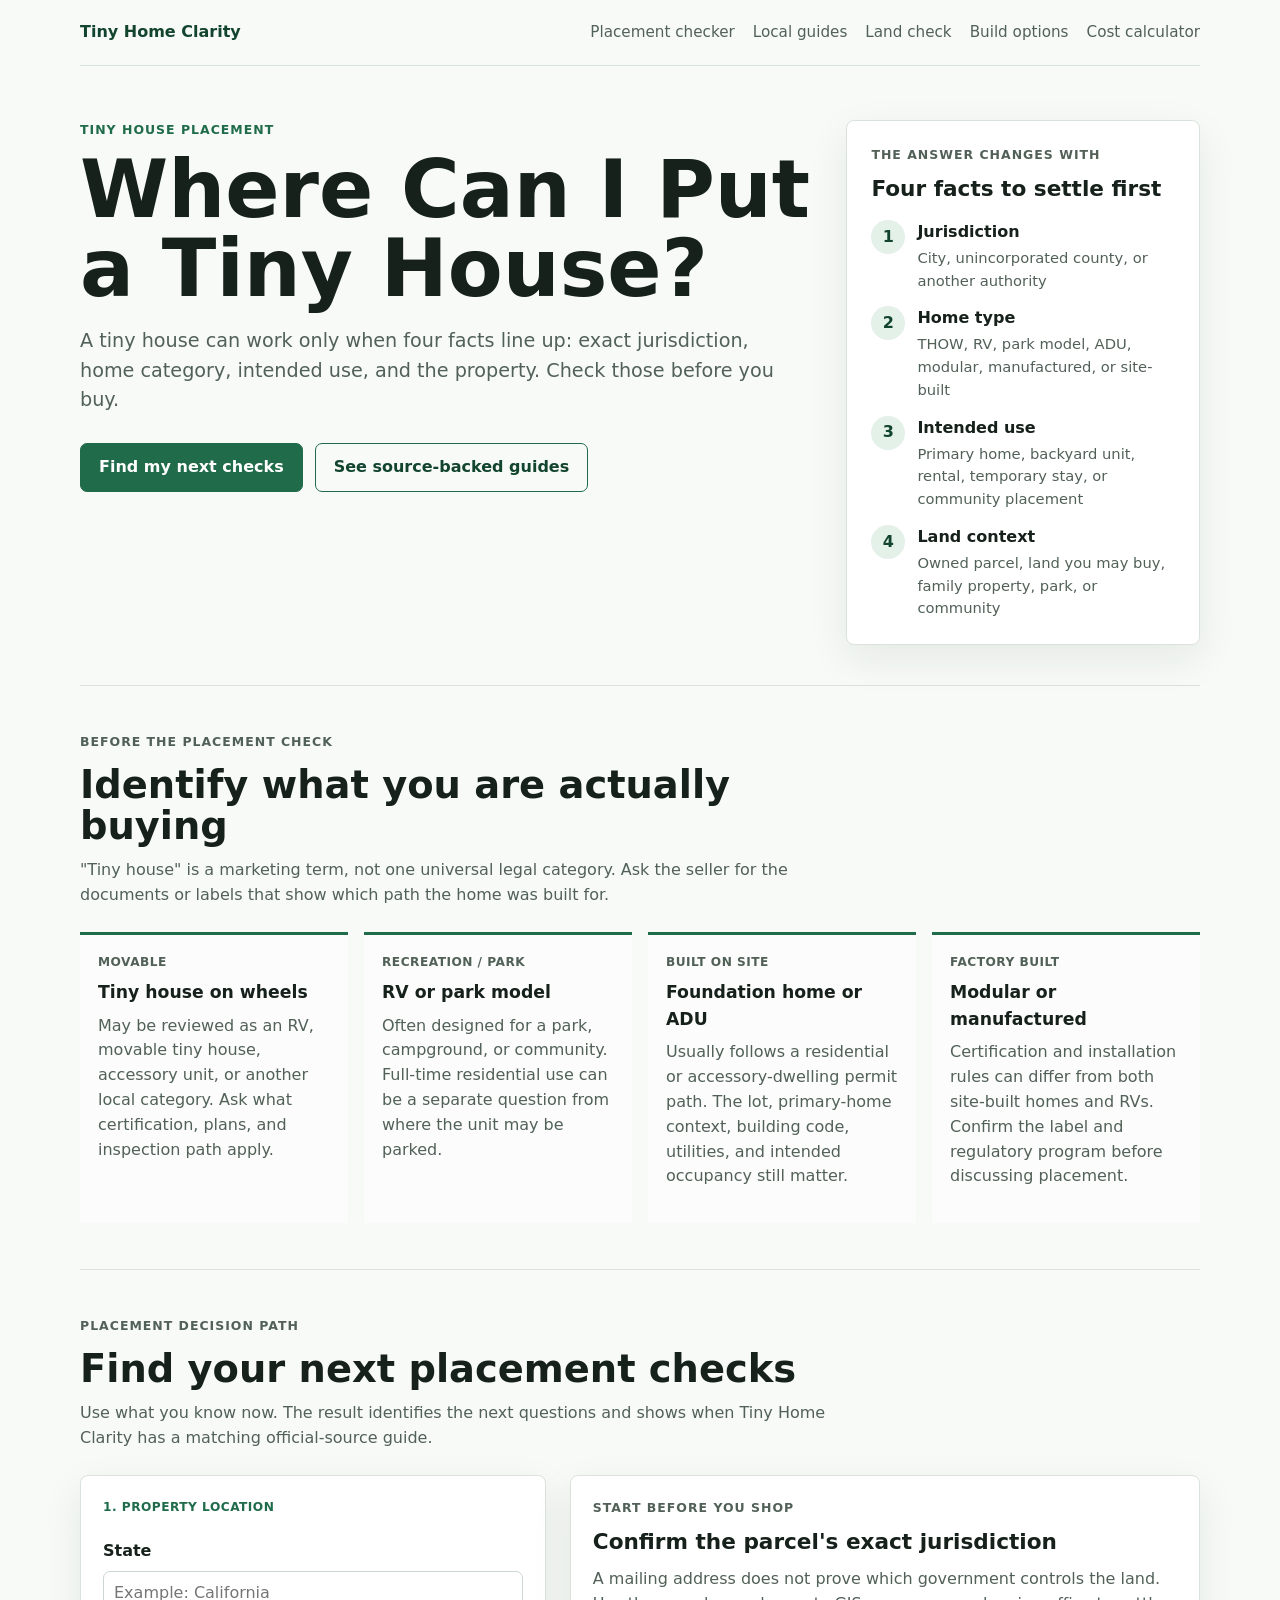
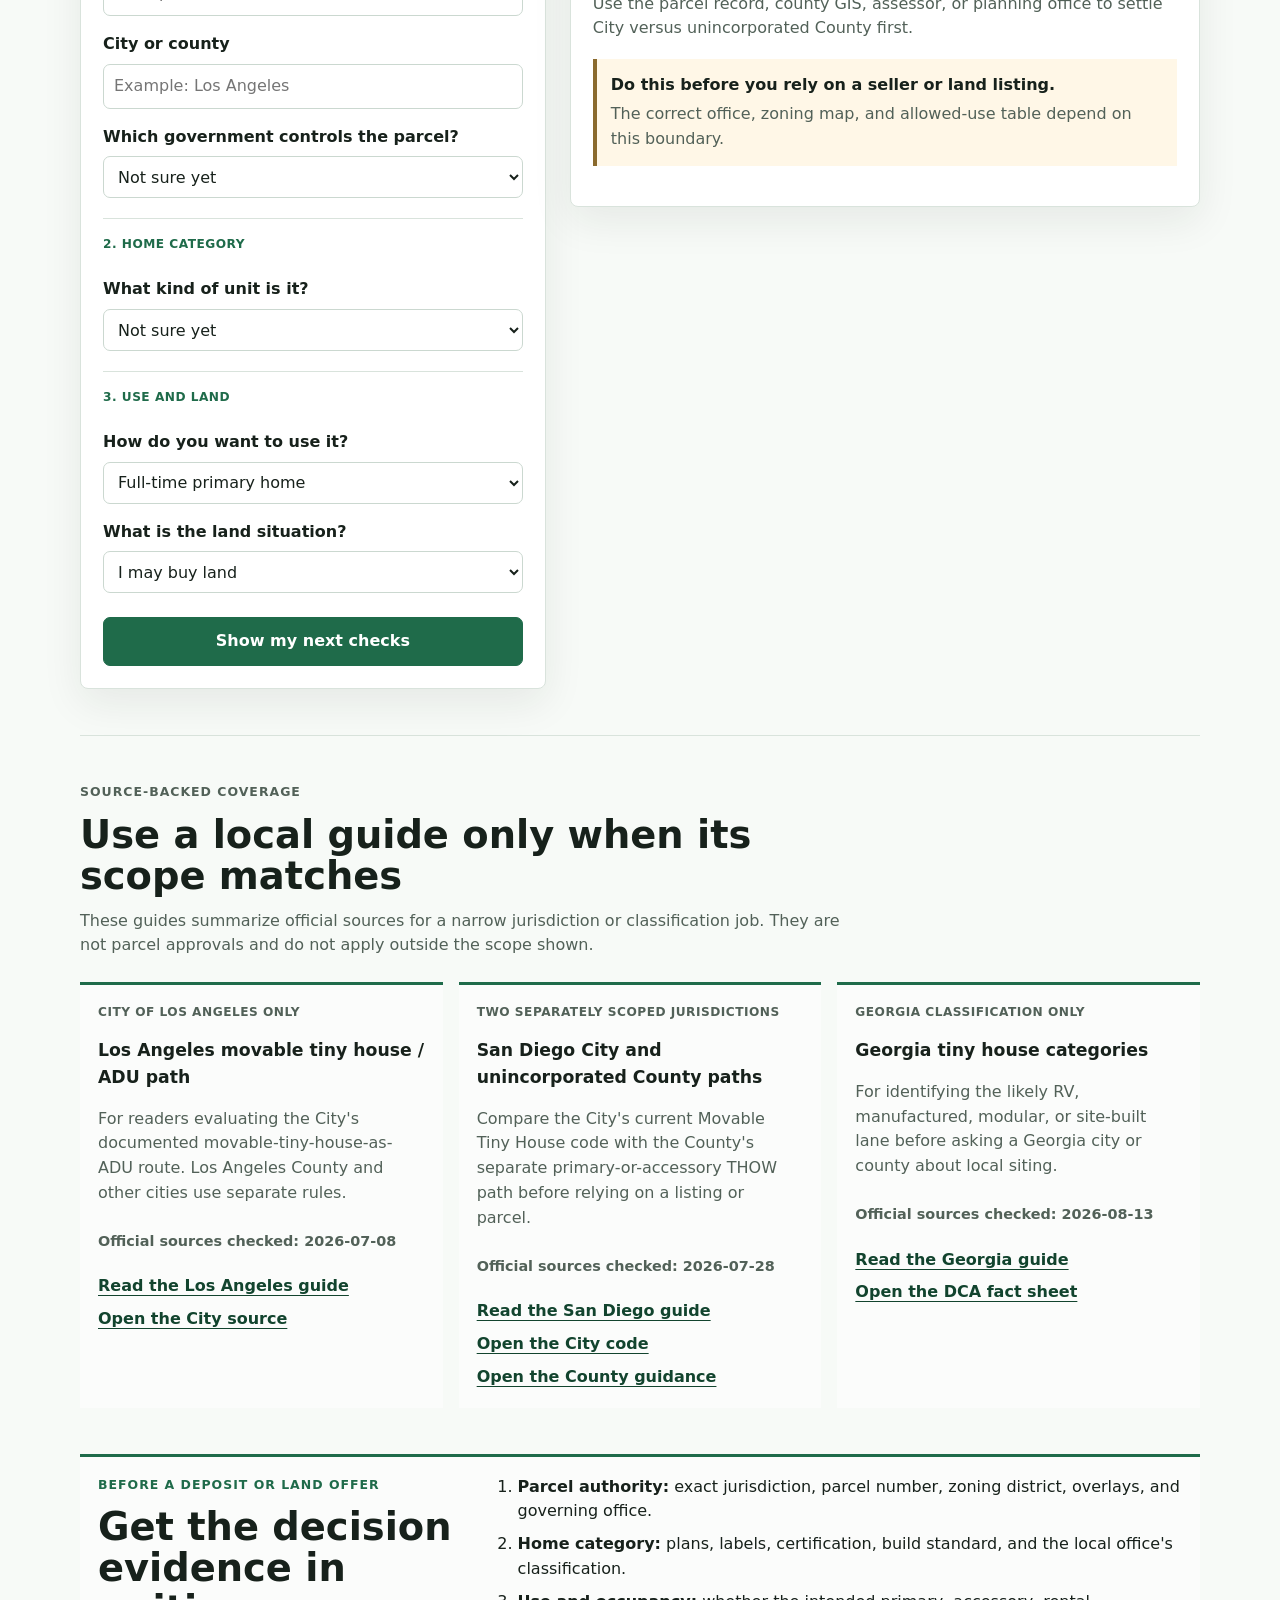
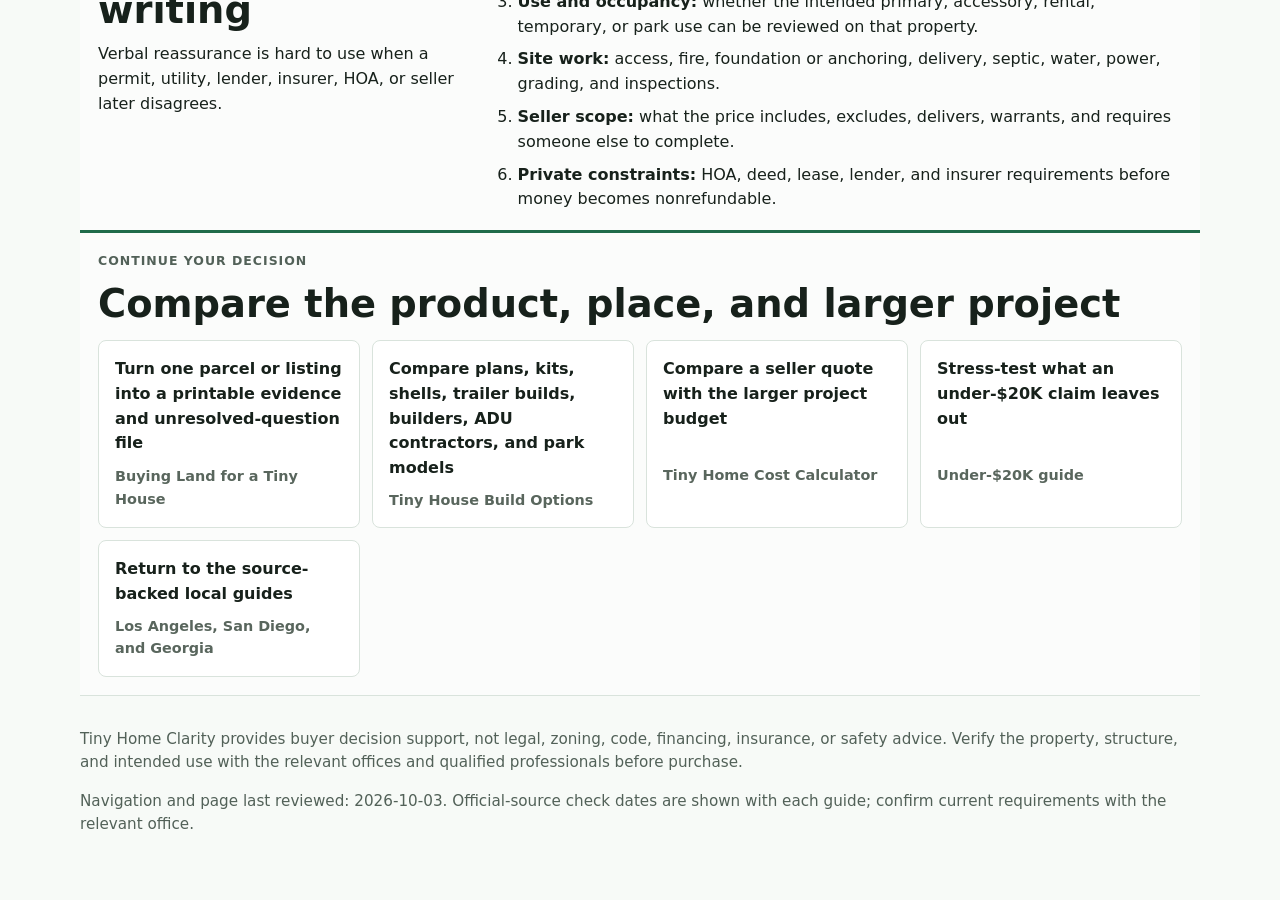
==== commit a21b8a4d: "Finish buyer-tool discovery and freeze for observation" ====
--- a/site/index.html
+++ b/site/index.html
@@ -11,11 +11,12 @@
   <body>
     <header class="site-header">
       <a class="brand" href="./" aria-label="Tiny Home Clarity home">Tiny Home Clarity</a>
-      <nav class="site-nav" aria-label="Page sections">
-        <a href="#types">Home types</a>
+      <nav class="site-nav" aria-label="Placement and buying checks">
         <a href="#tool">Placement checker</a>
         <a href="#records">Local guides</a>
-        <a href="#proof">Proof checklist</a>
+        <a href="./buying-land-for-a-tiny-house/">Land check</a>
+        <a href="./tiny-house-build-options/">Build options</a>
+        <a href="./tiny-home-cost-calculator/">Cost calculator</a>
       </nav>
     </header>
 
@@ -194,7 +195,7 @@
             <p class="scope-label">Georgia classification only</p>
             <h3>Georgia tiny house categories</h3>
             <p>For identifying the likely RV, manufactured, modular, or site-built lane before asking a Georgia city or county about local siting.</p>
-            <p class="source-date">Official sources checked: 2026-07-08</p>
+            <p class="source-date">Official sources checked: 2026-08-13</p>
             <div class="source-actions">
               <a href="./georgia-tiny-house-classification/">Read the Georgia guide</a>
               <a href="https://dca.georgia.gov/document/public-notices/georgiatinyhousefactsheet32824pdf/download">Open the DCA fact sheet</a>
@@ -234,7 +235,7 @@
 
     <footer class="site-footer">
       <p>Tiny Home Clarity provides buyer decision support, not legal, zoning, code, financing, insurance, or safety advice. Verify the property, structure, and intended use with the relevant offices and qualified professionals before purchase.</p>
-      <p>Page last reviewed: 2026-07-29</p>
+      <p>Navigation and page last reviewed: 2026-10-03. Official-source check dates are shown with each guide; confirm current requirements with the relevant office.</p>
     </footer>
 
     <script>
--- a/site/styles.css
+++ b/site/styles.css
@@ -1373,6 +1373,72 @@
   border-bottom: 0;
 }
 
+.georgia-hero {
+  max-width: 960px;
+}
+
+.georgia-hero h1 {
+  max-width: 900px;
+  font-size: 4.2rem;
+  line-height: 1.02;
+}
+
+.georgia-hero .lede {
+  max-width: 850px;
+}
+
+.georgia-category-line {
+  max-width: 850px;
+  margin: 18px 0 0;
+  padding: 14px 16px;
+  border-left: 4px solid var(--accent);
+  background: var(--accent-soft);
+}
+
+.georgia-table-wrap {
+  overflow: visible;
+}
+
+.georgia-classification-table {
+  min-width: 0;
+}
+
+.georgia-classification-table tbody th {
+  width: 19%;
+  padding: 14px;
+  border-bottom: 1px solid var(--line);
+  background: #f7fbf8;
+  color: var(--accent-dark);
+  font-size: 1rem;
+  line-height: 1.25;
+  text-align: left;
+  vertical-align: top;
+}
+
+.georgia-classification-table tr:last-child th {
+  border-bottom: 0;
+}
+
+.georgia-boundary {
+  max-width: none;
+}
+
+.georgia-question-list {
+  max-width: 920px;
+}
+
+.georgia-code-grid {
+  max-width: 940px;
+}
+
+.georgia-source-grid {
+  grid-template-columns: repeat(2, minmax(0, 1fr));
+}
+
+.georgia-source-grid article a + a {
+  margin-top: 5px;
+}
+
 .warning-panel {
   max-width: 820px;
   margin-top: 18px;
@@ -1751,6 +1817,226 @@
 
 .build-source-date {
   margin-top: 18px;
+}
+
+.under20-page {
+  --claim-accent: #285f64;
+  --claim-soft: #e7f1f1;
+  --claim-line: #c9dddd;
+}
+
+.under20-page .eyebrow {
+  color: var(--claim-accent);
+  letter-spacing: 0;
+}
+
+.under20-hero {
+  max-width: none;
+}
+
+.under20-answer {
+  max-width: 800px;
+  margin: 0 0 18px;
+  padding: 15px 18px;
+  border-left: 4px solid var(--claim-accent);
+  background: var(--claim-soft);
+  color: var(--muted);
+  font-size: 1.08rem;
+}
+
+.under20-answer strong {
+  color: var(--ink);
+}
+
+.compact-list {
+  margin-bottom: 0;
+}
+
+.under20-hero-media {
+  margin: 0 0 34px;
+}
+
+.under20-hero-media img {
+  display: block;
+  width: 100%;
+  height: 220px;
+  border-radius: 6px;
+  object-fit: cover;
+  object-position: center 48%;
+}
+
+.under20-hero-media figcaption {
+  max-width: 840px;
+  margin-top: 9px;
+  color: var(--subtle);
+  font-size: 0.9rem;
+}
+
+.under20-tool-section {
+  padding-top: 36px;
+}
+
+.under20-tool-grid {
+  display: grid;
+  grid-template-columns: minmax(0, 1.2fr) minmax(330px, 0.8fr);
+  gap: 24px;
+  align-items: start;
+}
+
+.claim-form {
+  gap: 24px;
+  min-width: 0;
+}
+
+.claim-context-card,
+.claim-scope-card {
+  display: grid;
+  gap: 16px;
+  padding: 0 0 24px;
+  border: 0;
+  border-bottom: 1px solid var(--line);
+  border-radius: 0;
+}
+
+.claim-scope-card {
+  border-bottom: 0;
+}
+
+.claim-context-card > legend,
+.claim-scope-card > legend {
+  padding: 0;
+  color: var(--claim-accent);
+  font-size: 1.12rem;
+}
+
+.claim-context-grid,
+.claim-scope-grid {
+  display: grid;
+  grid-template-columns: repeat(2, minmax(0, 1fr));
+  gap: 14px;
+}
+
+.scope-row {
+  min-width: 0;
+  padding: 13px;
+  border-left: 3px solid var(--claim-line);
+  background: #f8fbfa;
+}
+
+.scope-row label {
+  min-height: 48px;
+  line-height: 1.35;
+}
+
+.scope-row select {
+  min-width: 0;
+}
+
+.claim-form-actions,
+.claim-result .result-actions {
+  display: flex;
+  flex-wrap: wrap;
+  gap: 10px;
+}
+
+.claim-result {
+  border-top: 4px solid var(--claim-accent);
+  overflow-wrap: anywhere;
+}
+
+.claim-result.has-result {
+  position: static;
+}
+
+.claim-summary {
+  margin-top: 18px;
+  border-top: 1px solid var(--line);
+}
+
+.claim-summary div {
+  grid-template-columns: minmax(105px, 0.34fr) minmax(0, 0.66fr);
+}
+
+.claim-result-grid {
+  display: grid;
+  gap: 12px;
+  margin-top: 20px;
+}
+
+.claim-bucket {
+  padding: 14px 14px 14px 16px;
+  border-left: 4px solid var(--subtle);
+  background: var(--paper);
+}
+
+.claim-bucket.documented {
+  border-left-color: var(--accent);
+  background: #f1f8f4;
+}
+
+.claim-bucket.outside {
+  border-left-color: var(--claim-accent);
+  background: var(--claim-soft);
+}
+
+.claim-bucket.unresolved {
+  border-left-color: var(--warn);
+  background: var(--warn-soft);
+}
+
+.claim-bucket h3 {
+  display: flex;
+  justify-content: space-between;
+  gap: 12px;
+}
+
+.claim-bucket h3 span {
+  color: var(--subtle);
+}
+
+.claim-bucket p,
+.claim-bucket ul {
+  margin-bottom: 0;
+  color: var(--muted);
+}
+
+.claim-next {
+  padding: 15px;
+  border: 1px solid var(--claim-line);
+  border-left: 4px solid var(--claim-accent);
+  background: var(--claim-soft);
+}
+
+.claim-next p {
+  margin-bottom: 0;
+}
+
+.claim-result .result-actions {
+  margin-top: 18px;
+}
+
+.under20-fact-grid article {
+  border-top-color: var(--claim-accent);
+}
+
+.under20-red-flags .factor-list {
+  grid-template-columns: repeat(2, minmax(0, 1fr));
+  gap: 18px 28px;
+}
+
+.under20-red-flags .factor-list li > span {
+  background: var(--claim-soft);
+  color: var(--claim-accent);
+}
+
+.under20-next {
+  border-top-color: var(--claim-accent);
+}
+
+.under20-next a {
+  color: var(--claim-accent);
+  font-weight: 800;
+  text-underline-offset: 4px;
 }
 
 @media (max-width: 900px) {
@@ -1771,6 +2057,14 @@
     grid-template-columns: 1fr;
   }
 
+  .under20-tool-grid {
+    grid-template-columns: 1fr;
+  }
+
+  .claim-result {
+    position: static;
+  }
+
   .build-scope-section,
   .document-grid,
   .build-source-grid {
@@ -1880,6 +2174,78 @@
   .build-option-table td:nth-of-type(4)::before {
     content: "Separate answer";
   }
+
+  .georgia-table-wrap {
+    overflow: visible;
+  }
+
+  .georgia-classification-table {
+    border: 0;
+    background: transparent;
+    box-shadow: none;
+  }
+
+  .georgia-classification-table thead {
+    position: absolute;
+    width: 1px;
+    height: 1px;
+    padding: 0;
+    overflow: hidden;
+    clip: rect(0, 0, 0, 0);
+    white-space: nowrap;
+    border: 0;
+  }
+
+  .georgia-classification-table tbody,
+  .georgia-classification-table tr,
+  .georgia-classification-table th,
+  .georgia-classification-table td {
+    display: block;
+    width: 100%;
+  }
+
+  .georgia-classification-table tr {
+    margin-bottom: 18px;
+    overflow: hidden;
+    border: 1px solid var(--line);
+    border-radius: 6px;
+    background: var(--panel);
+    box-shadow: var(--shadow);
+  }
+
+  .georgia-classification-table tbody th {
+    width: 100%;
+    padding: 14px;
+    border-bottom: 1px solid var(--line);
+    background: var(--accent-soft);
+    color: var(--accent-dark);
+    font-size: 1.05rem;
+  }
+
+  .georgia-classification-table td {
+    display: grid;
+    grid-template-columns: minmax(135px, 0.35fr) minmax(0, 1fr);
+    gap: 14px;
+    padding: 13px 14px;
+  }
+
+  .georgia-classification-table td::before {
+    color: var(--subtle);
+    font-size: 0.82rem;
+    font-weight: 800;
+  }
+
+  .georgia-classification-table td:nth-of-type(1)::before {
+    content: "Evidence to request";
+  }
+
+  .georgia-classification-table td:nth-of-type(2)::before {
+    content: "Does not prove";
+  }
+
+  .georgia-classification-table td:nth-of-type(3)::before {
+    content: "Ask next";
+  }
 }
 
 @media (max-width: 640px) {
@@ -1902,6 +2268,33 @@
     font-size: 0.9rem;
   }
 
+  .claim-context-grid,
+  .claim-scope-grid,
+  .under20-red-flags .factor-list {
+    grid-template-columns: 1fr;
+  }
+
+  .under20-hero {
+    padding-bottom: 16px;
+  }
+
+  .under20-answer {
+    padding: 12px 13px;
+    font-size: 0.98rem;
+  }
+
+  .under20-hero-media {
+    margin-bottom: 22px;
+  }
+
+  .under20-hero-media img {
+    height: 128px;
+  }
+
+  .scope-row label {
+    min-height: 0;
+  }
+
   .hero {
     gap: 18px;
     padding: 26px 0 24px;
@@ -1929,6 +2322,18 @@
 
   .san-diego-hero h1 {
     font-size: 2.35rem;
+  }
+
+  .georgia-hero h1 {
+    font-size: 2.35rem;
+  }
+
+  .georgia-hero .lede {
+    font-size: 1.02rem;
+  }
+
+  .georgia-hero .freshness-label {
+    display: none;
   }
 
   .lede {
@@ -2190,6 +2595,17 @@
 
   .build-hero-media img {
     height: 44px;
+  }
+}
+
+@media (max-width: 480px) {
+  .georgia-classification-table td {
+    display: block;
+  }
+
+  .georgia-classification-table td::before {
+    display: block;
+    margin-bottom: 6px;
   }
 }
 
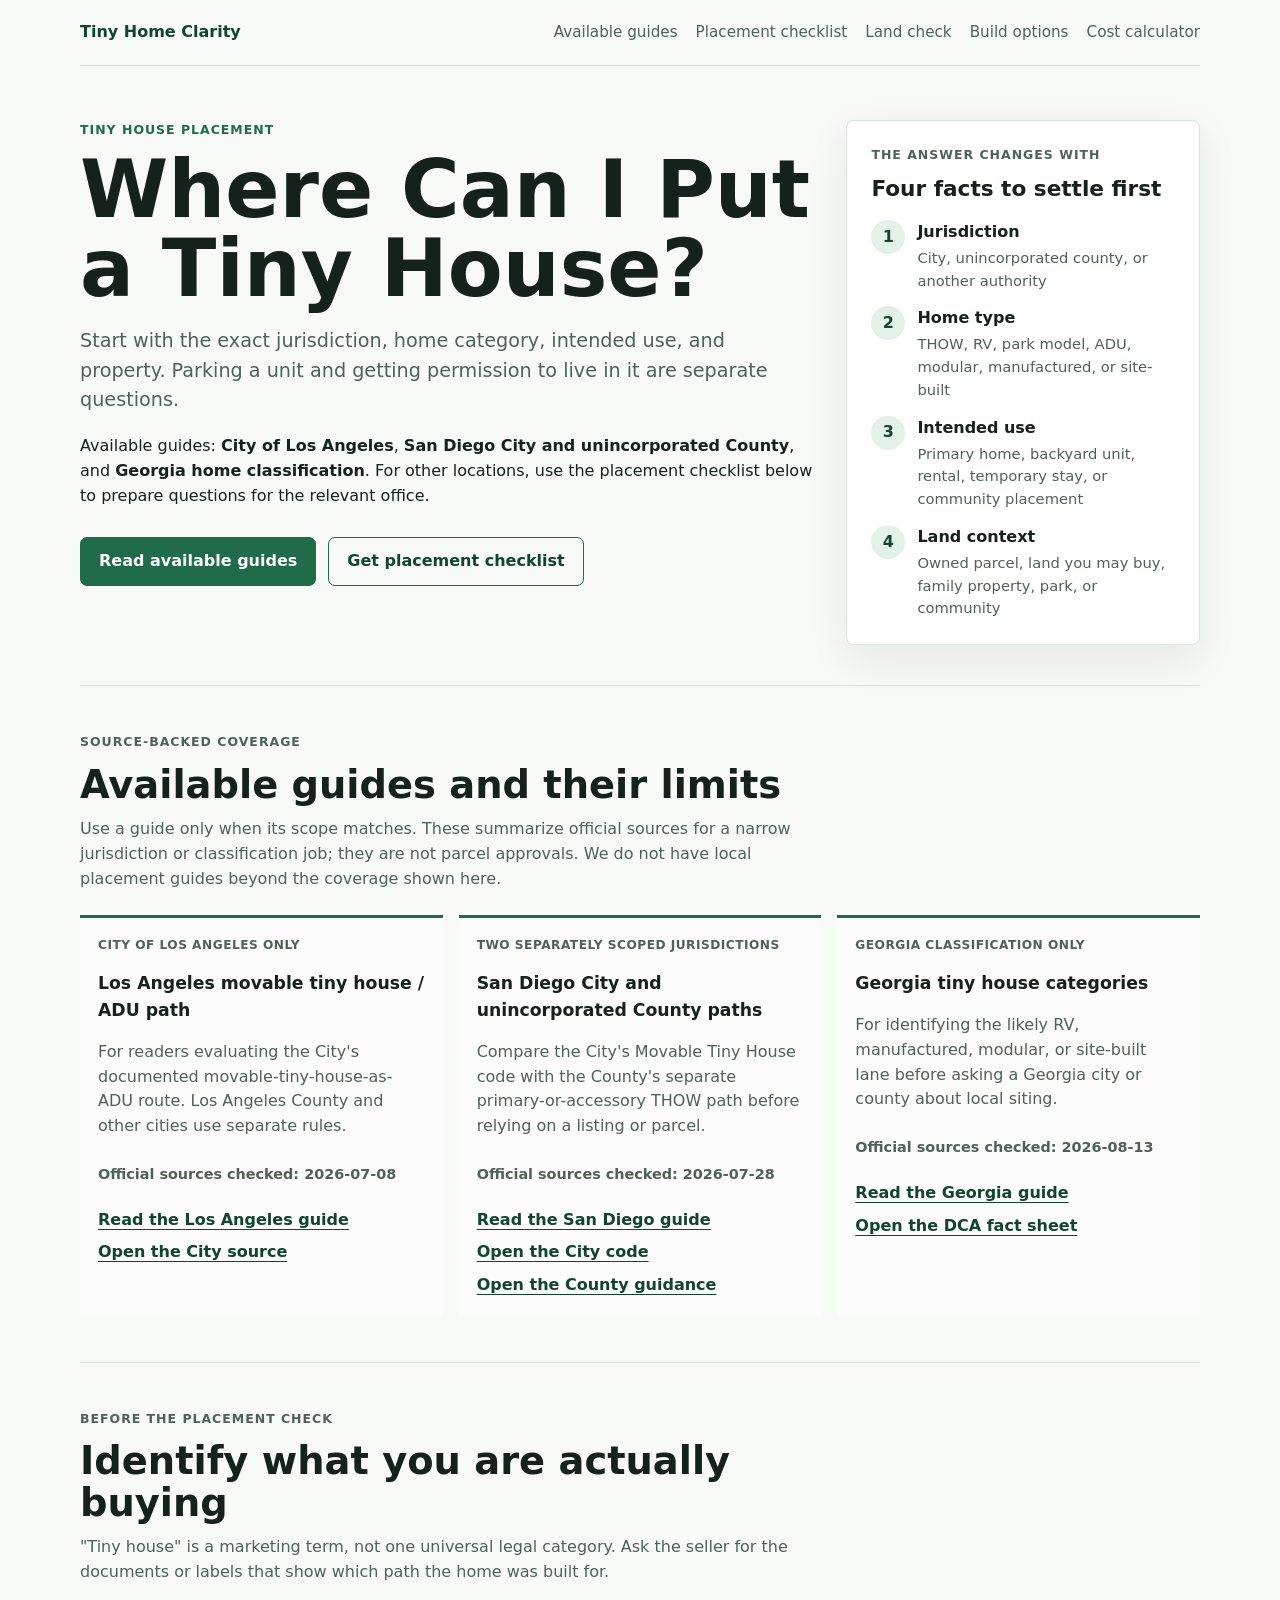
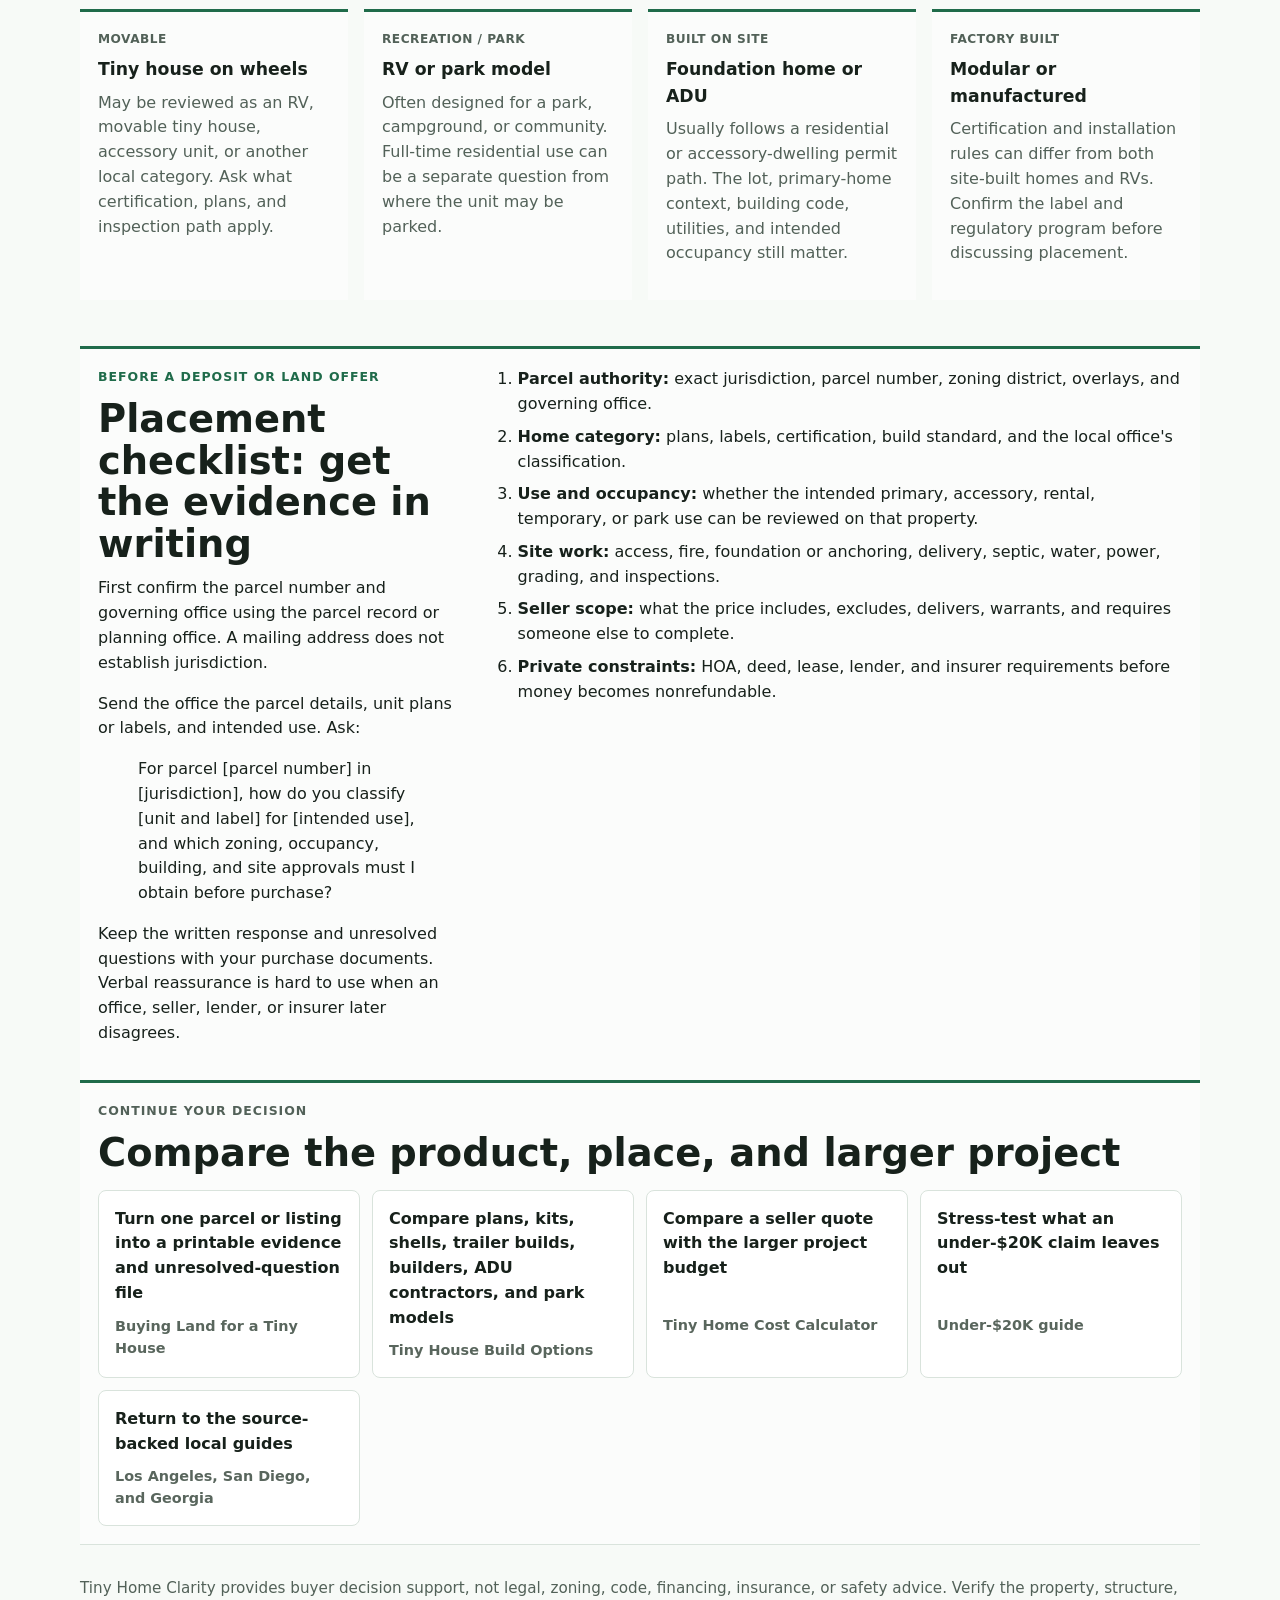
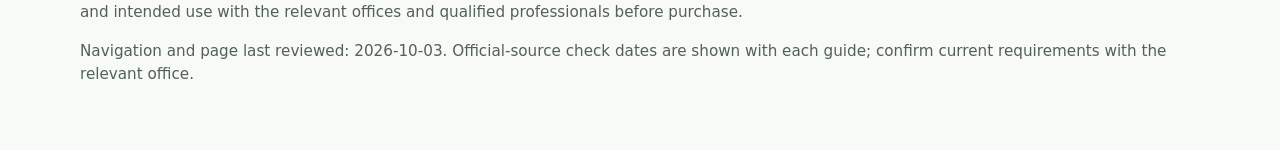
==== commit cf9b4b81: "Make placement homepage static with explicit guide coverage" ====
--- a/site/index.html
+++ b/site/index.html
@@ -4,7 +4,7 @@
     <meta charset="utf-8">
     <meta name="viewport" content="width=device-width, initial-scale=1">
     <title>Where Can I Put a Tiny House? | Tiny Home Clarity</title>
-    <meta name="description" content="Find the next tiny house placement checks for your jurisdiction, home type, intended use, and land situation before you buy a home or property.">
+    <meta name="description" content="Read scoped Los Angeles, San Diego, and Georgia tiny house guides, then use a placement checklist to verify the parcel, home category, and intended use before buying.">
     <link rel="canonical" href="https://tinyhomeclarity.com/">
     <link rel="stylesheet" href="./styles.css">
   </head>
@@ -12,8 +12,8 @@
     <header class="site-header">
       <a class="brand" href="./" aria-label="Tiny Home Clarity home">Tiny Home Clarity</a>
       <nav class="site-nav" aria-label="Placement and buying checks">
-        <a href="#tool">Placement checker</a>
-        <a href="#records">Local guides</a>
+        <a href="#records">Available guides</a>
+        <a href="#tool">Placement checklist</a>
         <a href="./buying-land-for-a-tiny-house/">Land check</a>
         <a href="./tiny-house-build-options/">Build options</a>
         <a href="./tiny-home-cost-calculator/">Cost calculator</a>
@@ -25,10 +25,11 @@
         <div class="hero-copy">
           <p class="eyebrow">Tiny house placement</p>
           <h1>Where Can I Put a Tiny House?</h1>
-          <p class="lede">A tiny house can work only when four facts line up: exact jurisdiction, home category, intended use, and the property. Check those before you buy.</p>
+          <p class="lede">Start with the exact jurisdiction, home category, intended use, and property. Parking a unit and getting permission to live in it are separate questions.</p>
+          <p>Available guides: <strong>City of Los Angeles</strong>, <strong>San Diego City and unincorporated County</strong>, and <strong>Georgia home classification</strong>. For other locations, use the placement checklist below to prepare questions for the relevant office.</p>
           <div class="hero-actions" aria-label="Primary actions">
-            <a class="button primary" href="#tool">Find my next checks</a>
-            <a class="button secondary" href="#records">See source-backed guides</a>
+            <a class="button primary" href="#records">Read available guides</a>
+            <a class="button secondary" href="#tool">Get placement checklist</a>
           </div>
         </div>
         <aside class="hero-panel" aria-labelledby="four-checks-title">
@@ -43,13 +44,53 @@
         </aside>
       </section>
 
+      <section id="records" class="content-section" aria-labelledby="local-guides-title">
+        <div class="section-heading">
+          <p class="eyebrow">Source-backed coverage</p>
+          <h2 id="local-guides-title">Available guides and their limits</h2>
+          <p>Use a guide only when its scope matches. These summarize official sources for a narrow jurisdiction or classification job; they are not parcel approvals. We do not have local placement guides beyond the coverage shown here.</p>
+        </div>
+        <div class="support-grid coverage-grid">
+          <article>
+            <p class="scope-label">City of Los Angeles only</p>
+            <h3>Los Angeles movable tiny house / ADU path</h3>
+            <p>For readers evaluating the City's documented movable-tiny-house-as-ADU route. Los Angeles County and other cities use separate rules.</p>
+            <p class="source-date">Official sources checked: 2026-07-08</p>
+            <div class="source-actions">
+              <a href="./los-angeles-tiny-house-adu/">Read the Los Angeles guide</a>
+              <a href="https://dbs.lacity.gov/adu">Open the City source</a>
+            </div>
+          </article>
+          <article>
+            <p class="scope-label">Two separately scoped jurisdictions</p>
+            <h3>San Diego City and unincorporated County paths</h3>
+            <p>Compare the City's Movable Tiny House code with the County's separate primary-or-accessory THOW path before relying on a listing or parcel.</p>
+            <p class="source-date">Official sources checked: 2026-07-28</p>
+            <div class="source-actions">
+              <a href="./san-diego-tiny-house-adu/">Read the San Diego guide</a>
+              <a href="https://docs.sandiego.gov/municode/MuniCodeChapter14/Ch14Art01Division03.pdf">Open the City code</a>
+              <a href="https://www.sandiegocounty.gov/content/sdc/pds/bldg/THOW.html">Open the County guidance</a>
+            </div>
+          </article>
+          <article>
+            <p class="scope-label">Georgia classification only</p>
+            <h3>Georgia tiny house categories</h3>
+            <p>For identifying the likely RV, manufactured, modular, or site-built lane before asking a Georgia city or county about local siting.</p>
+            <p class="source-date">Official sources checked: 2026-08-13</p>
+            <div class="source-actions">
+              <a href="./georgia-tiny-house-classification/">Read the Georgia guide</a>
+              <a href="https://dca.georgia.gov/document/public-notices/georgiatinyhousefactsheet32824pdf/download">Open the DCA fact sheet</a>
+            </div>
+          </article>
+        </div>
+      </section>
+
       <section id="types" class="content-section" aria-labelledby="types-title">
         <div class="section-heading">
           <p class="eyebrow">Before the placement check</p>
           <h2 id="types-title">Identify what you are actually buying</h2>
           <p>"Tiny house" is a marketing term, not one universal legal category. Ask the seller for the documents or labels that show which path the home was built for.</p>
         </div>
-
         <div class="category-grid">
           <article>
             <p class="category-label">Movable</p>
@@ -74,141 +115,14 @@
         </div>
       </section>
 
-      <section id="tool" class="tool-section" aria-labelledby="checker-title">
-        <div class="section-heading">
-          <p class="eyebrow">Placement decision path</p>
-          <h2 id="checker-title">Find your next placement checks</h2>
-          <p>Use what you know now. The result identifies the next questions and shows when Tiny Home Clarity has a matching official-source guide.</p>
-        </div>
-
-        <div class="tool-grid">
-          <form id="placement-form" class="form-card">
-            <div class="form-step">
-              <p class="step-label">1. Property location</p>
-              <div class="field-row">
-                <label for="state">State</label>
-                <input id="state" name="state" type="text" maxlength="60" placeholder="Example: California" autocomplete="address-level1" required>
-              </div>
-              <div class="field-row">
-                <label for="place">City or county</label>
-                <input id="place" name="place" type="text" maxlength="100" placeholder="Example: Los Angeles" autocomplete="address-level2" required>
-              </div>
-              <div class="field-row">
-                <label for="jurisdiction">Which government controls the parcel?</label>
-                <select id="jurisdiction" name="jurisdiction" required>
-                  <option value="not-sure">Not sure yet</option>
-                  <option value="city">Inside city limits</option>
-                  <option value="county">Unincorporated county</option>
-                  <option value="other">Park, tribal land, or another authority</option>
-                </select>
-              </div>
-            </div>
-
-            <div class="form-step">
-              <p class="step-label">2. Home category</p>
-              <div class="field-row">
-                <label for="home-type">What kind of unit is it?</label>
-                <select id="home-type" name="homeType" required>
-                  <option value="not-sure">Not sure yet</option>
-                  <option value="thow">Tiny house on wheels / movable tiny house</option>
-                  <option value="rv">RV or travel trailer</option>
-                  <option value="park-model">Park model RV</option>
-                  <option value="foundation">Site-built foundation tiny home</option>
-                  <option value="adu">Accessory dwelling unit (ADU)</option>
-                  <option value="modular">Modular home</option>
-                  <option value="manufactured">Manufactured home</option>
-                  <option value="cabin">Cabin, shed conversion, or unclear small structure</option>
-                </select>
-              </div>
-            </div>
-
-            <div class="form-step">
-              <p class="step-label">3. Use and land</p>
-              <div class="field-row">
-                <label for="intended-use">How do you want to use it?</label>
-                <select id="intended-use" name="intendedUse" required>
-                  <option value="primary">Full-time primary home</option>
-                  <option value="backyard">Backyard or family housing</option>
-                  <option value="rental">Long- or short-term rental</option>
-                  <option value="part-time">Part-time or vacation use</option>
-                  <option value="temporary">Temporary home while building</option>
-                  <option value="community">Placement in a park or community</option>
-                </select>
-              </div>
-              <div class="field-row">
-                <label for="land">What is the land situation?</label>
-                <select id="land" name="land" required>
-                  <option value="shopping">I may buy land</option>
-                  <option value="own">I own the land</option>
-                  <option value="family">Family or friend owns the land</option>
-                  <option value="community">Park or community placement</option>
-                  <option value="not-sure">Not sure yet</option>
-                </select>
-              </div>
-            </div>
-
-            <button class="button primary full" type="submit">Show my next checks</button>
-          </form>
-
-          <section id="result" class="result-panel placement-result" aria-live="polite" aria-labelledby="result-title">
-            <p class="eyebrow">Start before you shop</p>
-            <h2 id="result-title">Confirm the parcel's exact jurisdiction</h2>
-            <p>A mailing address does not prove which government controls the land. Use the parcel record, county GIS, assessor, or planning office to settle City versus unincorporated County first.</p>
-            <div class="path-status general">
-              <strong>Do this before you rely on a seller or land listing.</strong>
-              <span>The correct office, zoning map, and allowed-use table depend on this boundary.</span>
-            </div>
-          </section>
-        </div>
-      </section>
-
-      <section id="records" class="content-section" aria-labelledby="local-guides-title">
-        <div class="section-heading">
-          <p class="eyebrow">Source-backed coverage</p>
-          <h2 id="local-guides-title">Use a local guide only when its scope matches</h2>
-          <p>These guides summarize official sources for a narrow jurisdiction or classification job. They are not parcel approvals and do not apply outside the scope shown.</p>
-        </div>
-
-        <div class="support-grid coverage-grid">
-          <article>
-            <p class="scope-label">City of Los Angeles only</p>
-            <h3>Los Angeles movable tiny house / ADU path</h3>
-            <p>For readers evaluating the City's documented movable-tiny-house-as-ADU route. Los Angeles County and other cities use separate rules.</p>
-            <p class="source-date">Official sources checked: 2026-07-08</p>
-            <div class="source-actions">
-              <a href="./los-angeles-tiny-house-adu/">Read the Los Angeles guide</a>
-              <a href="https://dbs.lacity.gov/adu">Open the City source</a>
-            </div>
-          </article>
-          <article>
-            <p class="scope-label">Two separately scoped jurisdictions</p>
-            <h3>San Diego City and unincorporated County paths</h3>
-            <p>Compare the City's current Movable Tiny House code with the County's separate primary-or-accessory THOW path before relying on a listing or parcel.</p>
-            <p class="source-date">Official sources checked: 2026-07-28</p>
-            <div class="source-actions">
-              <a href="./san-diego-tiny-house-adu/">Read the San Diego guide</a>
-              <a href="https://docs.sandiego.gov/municode/MuniCodeChapter14/Ch14Art01Division03.pdf">Open the City code</a>
-              <a href="https://www.sandiegocounty.gov/content/sdc/pds/bldg/THOW.html">Open the County guidance</a>
-            </div>
-          </article>
-          <article>
-            <p class="scope-label">Georgia classification only</p>
-            <h3>Georgia tiny house categories</h3>
-            <p>For identifying the likely RV, manufactured, modular, or site-built lane before asking a Georgia city or county about local siting.</p>
-            <p class="source-date">Official sources checked: 2026-08-13</p>
-            <div class="source-actions">
-              <a href="./georgia-tiny-house-classification/">Read the Georgia guide</a>
-              <a href="https://dca.georgia.gov/document/public-notices/georgiatinyhousefactsheet32824pdf/download">Open the DCA fact sheet</a>
-            </div>
-          </article>
-        </div>
-      </section>
-
-      <section id="proof" class="content-section checklist-section" aria-labelledby="proof-title">
-        <div>
+      <section id="tool" class="content-section checklist-section" aria-labelledby="proof-title">
+        <div id="proof">
           <p class="eyebrow">Before a deposit or land offer</p>
-          <h2 id="proof-title">Get the decision evidence in writing</h2>
-          <p>Verbal reassurance is hard to use when a permit, utility, lender, insurer, HOA, or seller later disagrees.</p>
+          <h2 id="proof-title">Placement checklist: get the evidence in writing</h2>
+          <p>First confirm the parcel number and governing office using the parcel record or planning office. A mailing address does not establish jurisdiction.</p>
+          <p>Send the office the parcel details, unit plans or labels, and intended use. Ask:</p>
+          <blockquote>For parcel [parcel number] in [jurisdiction], how do you classify [unit and label] for [intended use], and which zoning, occupancy, building, and site approvals must I obtain before purchase?</blockquote>
+          <p>Keep the written response and unresolved questions with your purchase documents. Verbal reassurance is hard to use when an office, seller, lender, or insurer later disagrees.</p>
         </div>
         <ol class="number-list">
           <li><strong>Parcel authority:</strong> exact jurisdiction, parcel number, zoning district, overlays, and governing office.</li>
@@ -237,277 +151,5 @@
       <p>Tiny Home Clarity provides buyer decision support, not legal, zoning, code, financing, insurance, or safety advice. Verify the property, structure, and intended use with the relevant offices and qualified professionals before purchase.</p>
       <p>Navigation and page last reviewed: 2026-10-03. Official-source check dates are shown with each guide; confirm current requirements with the relevant office.</p>
     </footer>
-
-    <script>
-      const form = document.querySelector("#placement-form");
-      const result = document.querySelector("#result");
-      let localRecords = [];
-
-      const homeDetails = {
-        "not-sure": {
-          label: "an unclassified tiny home",
-          check: "Ask the seller for plans, labels, certification, chassis or foundation details, and the standard it was built to. Take those documents to the local building office before discussing placement."
-        },
-        thow: {
-          label: "a tiny house on wheels or movable tiny house",
-          check: "Ask whether the office treats this unit as an RV, movable tiny house, accessory dwelling, or another category, and which certification, anchoring, utility, and inspection rules apply."
-        },
-        rv: {
-          label: "an RV or travel trailer",
-          check: "Ask where RV occupancy is allowed, whether full-time residence is prohibited or time-limited, and whether a park or temporary-use approval is required."
-        },
-        "park-model": {
-          label: "a park model RV",
-          check: "Ask whether the unit must be placed in an approved park or community and whether the intended occupancy is allowed under the park model or RV rules."
-        },
-        foundation: {
-          label: "a site-built foundation tiny home",
-          check: "Ask which residential building-code and zoning path applies, including minimum dwelling, foundation, access, utility, inspection, and occupancy requirements."
-        },
-        adu: {
-          label: "an accessory dwelling unit",
-          check: "Ask whether the parcel and primary-home context qualify for an ADU and which size, setback, utility, address, parking, rental, and permit rules apply."
-        },
-        modular: {
-          label: "a modular home",
-          check: "Ask for the state modular certification and confirm the local zoning, foundation, installation, utility, and site-inspection handoff."
-        },
-        manufactured: {
-          label: "a manufactured home",
-          check: "Ask for the HUD or state labels and confirm manufactured-home zoning, age/design limits, installation, foundation, and inspection requirements."
-        },
-        cabin: {
-          label: "a cabin, shed conversion, or unclear small structure",
-          check: "Ask whether the structure was approved as a dwelling. A shed or cabin sales label does not establish residential code, utility, or occupancy approval."
-        }
-      };
-
-      const useQuestions = {
-        primary: "Can this category be reviewed for full-time primary residential occupancy on this parcel?",
-        backyard: "Can this category be reviewed as an accessory or family dwelling on a parcel with the existing primary home?",
-        rental: "Is this residential use allowed, and do rental term, business-license, occupancy, parking, or tax rules add another approval?",
-        "part-time": "Is part-time occupancy treated as residential use, vacation use, camping, or another time-limited use here?",
-        temporary: "Does this jurisdiction offer a temporary dwelling or construction-housing permit, and what is the time limit?",
-        community: "Is the park or community approved for this unit category and occupancy, and what do the lease, utility, and move-out terms require?"
-      };
-
-      const landActions = {
-        shopping: "Before an offer becomes nonrefundable, verify the parcel's jurisdiction, zoning district, access, utilities, septic or sewer path, overlays, and private restrictions from source documents.",
-        own: "Use the parcel number to obtain the current zoning, overlays, legal-lot status, access, utility, septic or sewer, and permit history from the responsible offices.",
-        family: "The property owner should confirm the parcel facts and private restrictions. Family permission does not replace zoning, building, utility, health, or HOA review.",
-        community: "Request the park or community approval documents, accepted unit standards, lease, utility billing, move-out rules, and written confirmation that this exact unit can enter.",
-        "not-sure": "Identify the exact parcel, park, or community before relying on a placement answer; the controlling rules attach to a real location and intended use."
-      };
-
-      const redFlags = [
-        "The seller says the home is legal anywhere or needs no permit.",
-        "The land listing says there are no restrictions but provides no parcel zoning or jurisdiction source.",
-        "The quote omits delivery, foundation or anchoring, site work, utilities, permits, inspections, or certification.",
-        "Someone treats a stay, community listing, RV parking rule, or product label as proof of full-time residential permission."
-      ];
-
-      function escapeHtml(value) {
-        return String(value).replace(/[&<>"']/g, (character) => ({
-          "&": "&amp;",
-          "<": "&lt;",
-          ">": "&gt;",
-          '"': "&quot;",
-          "'": "&#39;"
-        })[character]);
-      }
-
-      function listItems(items) {
-        return items.map((item) => `<li>${escapeHtml(item)}</li>`).join("");
-      }
-
-      function normalize(value) {
-        return String(value || "").toLowerCase().replace(/[^a-z0-9]/g, "");
-      }
-
-      function stateMatches(record, state) {
-        const aliases = {
-          ca: "california",
-          california: "california",
-          ga: "georgia",
-          georgia: "georgia"
-        };
-        const recordState = normalize(record.state);
-        const selectedState = normalize(state);
-        return recordState === selectedState || aliases[selectedState] === recordState;
-      }
-
-      function cityMatches(record, place) {
-        if (!record.city || record.city === "UNKNOWN") {
-          return false;
-        }
-        const city = normalize(record.city);
-        const selectedPlace = normalize(place);
-        return selectedPlace === city || selectedPlace === `cityof${city}`;
-      }
-
-      function countyMatches(record, place) {
-        if (!record.county || record.county === "UNKNOWN") {
-          return false;
-        }
-        const county = normalize(record.county).replace(/county$/, "");
-        const selectedPlace = normalize(place).replace(/county$/, "");
-        return selectedPlace === county;
-      }
-
-      function getMatchingRecord(state, place, jurisdiction) {
-        return localRecords.find((record) => {
-          if (!stateMatches(record, state)) {
-            return false;
-          }
-          if (record.jurisdiction_type === "state agency classification source") {
-            return true;
-          }
-          if (jurisdiction === "city") {
-            return record.jurisdiction_type === "city" && cityMatches(record, place);
-          }
-          if (jurisdiction === "county") {
-            return record.jurisdiction_type === "unincorporated county" && countyMatches(record, place);
-          }
-          return false;
-        });
-      }
-
-      function supportPagePath(record) {
-        const paths = {
-          "los-angeles-ca-movable-tiny-house-adu": "./los-angeles-tiny-house-adu/",
-          "san-diego-ca-movable-tiny-house-adu": "./san-diego-tiny-house-adu/",
-          "san-diego-county-ca-thow-dwelling": "./san-diego-tiny-house-adu/",
-          "georgia-dca-tiny-house-classification": "./georgia-tiny-house-classification/"
-        };
-        return paths[record.record_id] || "";
-      }
-
-      function recordScope(record) {
-        if (record.jurisdiction_type === "state agency classification source") {
-          return `${record.state} classification source only`;
-        }
-        if (record.jurisdiction_type === "unincorporated county") {
-          return `Unincorporated ${record.county} source path only`;
-        }
-        return `City of ${record.city} source path only`;
-      }
-
-      function jurisdictionAction(jurisdiction, place) {
-        if (jurisdiction === "city") {
-          return `Use the parcel number to confirm the zoning district and overlays with ${place} city planning or building staff.`;
-        }
-        if (jurisdiction === "county") {
-          return `Confirm the parcel is in unincorporated county territory, then obtain its zoning district and overlays from the county planning office.`;
-        }
-        if (jurisdiction === "other") {
-          return "Identify the governing authority and obtain both its land-use rules and any separate park, lease, tribal, or federal requirements.";
-        }
-        return "Confirm whether the parcel is inside a city or in unincorporated county territory using the assessor, county GIS, parcel record, or written planning-office confirmation.";
-      }
-
-      function renderSourceMatch(record) {
-        const supportPath = supportPagePath(record);
-        const sourceUrl = record.official_source_urls[0];
-        const isClassification = record.jurisdiction_type === "state agency classification source";
-        const localLabel = record.jurisdiction_type === "unincorporated county" ? "County" : "City";
-        return `
-          <div class="result-block source-match">
-            <p class="scope-label">${escapeHtml(recordScope(record))}</p>
-            <h3>${isClassification ? "Use the state classification guide" : `Use the scoped ${localLabel} source guide`}</h3>
-            <p>This source record was checked ${escapeHtml(record.last_checked_date)}. It identifies a possible classification or permit path, not approval for this parcel or unit.</p>
-            <div class="source-actions">
-              ${supportPath ? `<a href="${escapeHtml(supportPath)}">Read the scoped guide</a>` : ""}
-              ${sourceUrl ? `<a href="${escapeHtml(sourceUrl)}">Open an official source</a>` : ""}
-            </div>
-          </div>
-        `;
-      }
-
-      async function loadLocalRecords() {
-        try {
-          const response = await fetch("./data/local-records.json?rev=2026-07-28-sd");
-          if (!response.ok) {
-            throw new Error(`Records request failed: ${response.status}`);
-          }
-          localRecords = await response.json();
-        } catch (error) {
-          localRecords = [];
-        }
-      }
-
-      const recordsPromise = loadLocalRecords();
-
-      async function buildResult(event) {
-        event.preventDefault();
-        await recordsPromise;
-
-        const data = new FormData(form);
-        const rawState = String(data.get("state") || "").trim();
-        const rawPlace = String(data.get("place") || "").trim();
-        const state = escapeHtml(rawState);
-        const place = escapeHtml(rawPlace);
-        const jurisdiction = String(data.get("jurisdiction") || "not-sure");
-        const homeType = String(data.get("homeType") || "not-sure");
-        const intendedUse = String(data.get("intendedUse") || "primary");
-        const land = String(data.get("land") || "not-sure");
-        const home = homeDetails[homeType] || homeDetails["not-sure"];
-        const sourceMatch = getMatchingRecord(rawState, rawPlace, jurisdiction);
-        const classificationMatch = sourceMatch?.jurisdiction_type === "state agency classification source";
-        const sourceScope = sourceMatch?.jurisdiction_type === "unincorporated county" ? "County" : "City";
-        const resultEyebrow = classificationMatch
-          ? "State classification route plus local checks"
-          : sourceMatch
-            ? `Source-backed ${sourceScope} route plus parcel checks`
-            : "General decision path";
-        const statusTitle = classificationMatch
-          ? `${sourceMatch.state} state classification guidance is available.`
-          : sourceMatch
-            ? `A scoped ${sourceScope} source guide matched your details.`
-            : "No scoped local guide matched these details.";
-        const statusDetail = classificationMatch
-          ? "Use it to identify the likely home category, then verify siting with the responsible city or county."
-          : sourceMatch
-            ? "Use that guide for the official-source starting point, then verify the parcel and exact unit."
-            : "Start with jurisdiction and classification. Do not treat the general steps below as local permission.";
-
-        const steps = [
-          jurisdictionAction(jurisdiction, rawPlace),
-          home.check,
-          `Ask the planning or building office: "${useQuestions[intendedUse]}"`,
-          landActions[land]
-        ];
-
-        result.classList.add("has-result");
-        result.innerHTML = `
-          <p class="eyebrow">${escapeHtml(resultEyebrow)}</p>
-          <h2 id="result-title" tabindex="-1">Next checks for ${place}, ${state}</h2>
-          <p class="result-intro">You are evaluating ${escapeHtml(home.label)}. This result organizes the next decisions; it does not determine whether the parcel or unit will be approved.</p>
-
-          <div class="path-status ${sourceMatch ? "" : "general"}">
-            <strong>${escapeHtml(statusTitle)}</strong>
-            <span>${escapeHtml(statusDetail)}</span>
-          </div>
-
-          <div class="result-block">
-            <h3>Do these four checks in order</h3>
-            <ol>${listItems(steps)}</ol>
-          </div>
-
-          <div class="result-block warning">
-            <h3>Stop before paying if</h3>
-            <ul>${listItems(redFlags)}</ul>
-          </div>
-
-          ${sourceMatch ? renderSourceMatch(sourceMatch) : ""}
-
-          <p class="result-proof-link"><a href="#proof">Use the full written-proof checklist before a deposit or land offer.</a></p>
-        `;
-
-        document.querySelector("#result-title").focus({ preventScroll: true });
-        result.scrollIntoView({ behavior: "smooth", block: "nearest" });
-      }
-
-      form.addEventListener("submit", buildResult);
-    </script>
   </body>
 </html>
